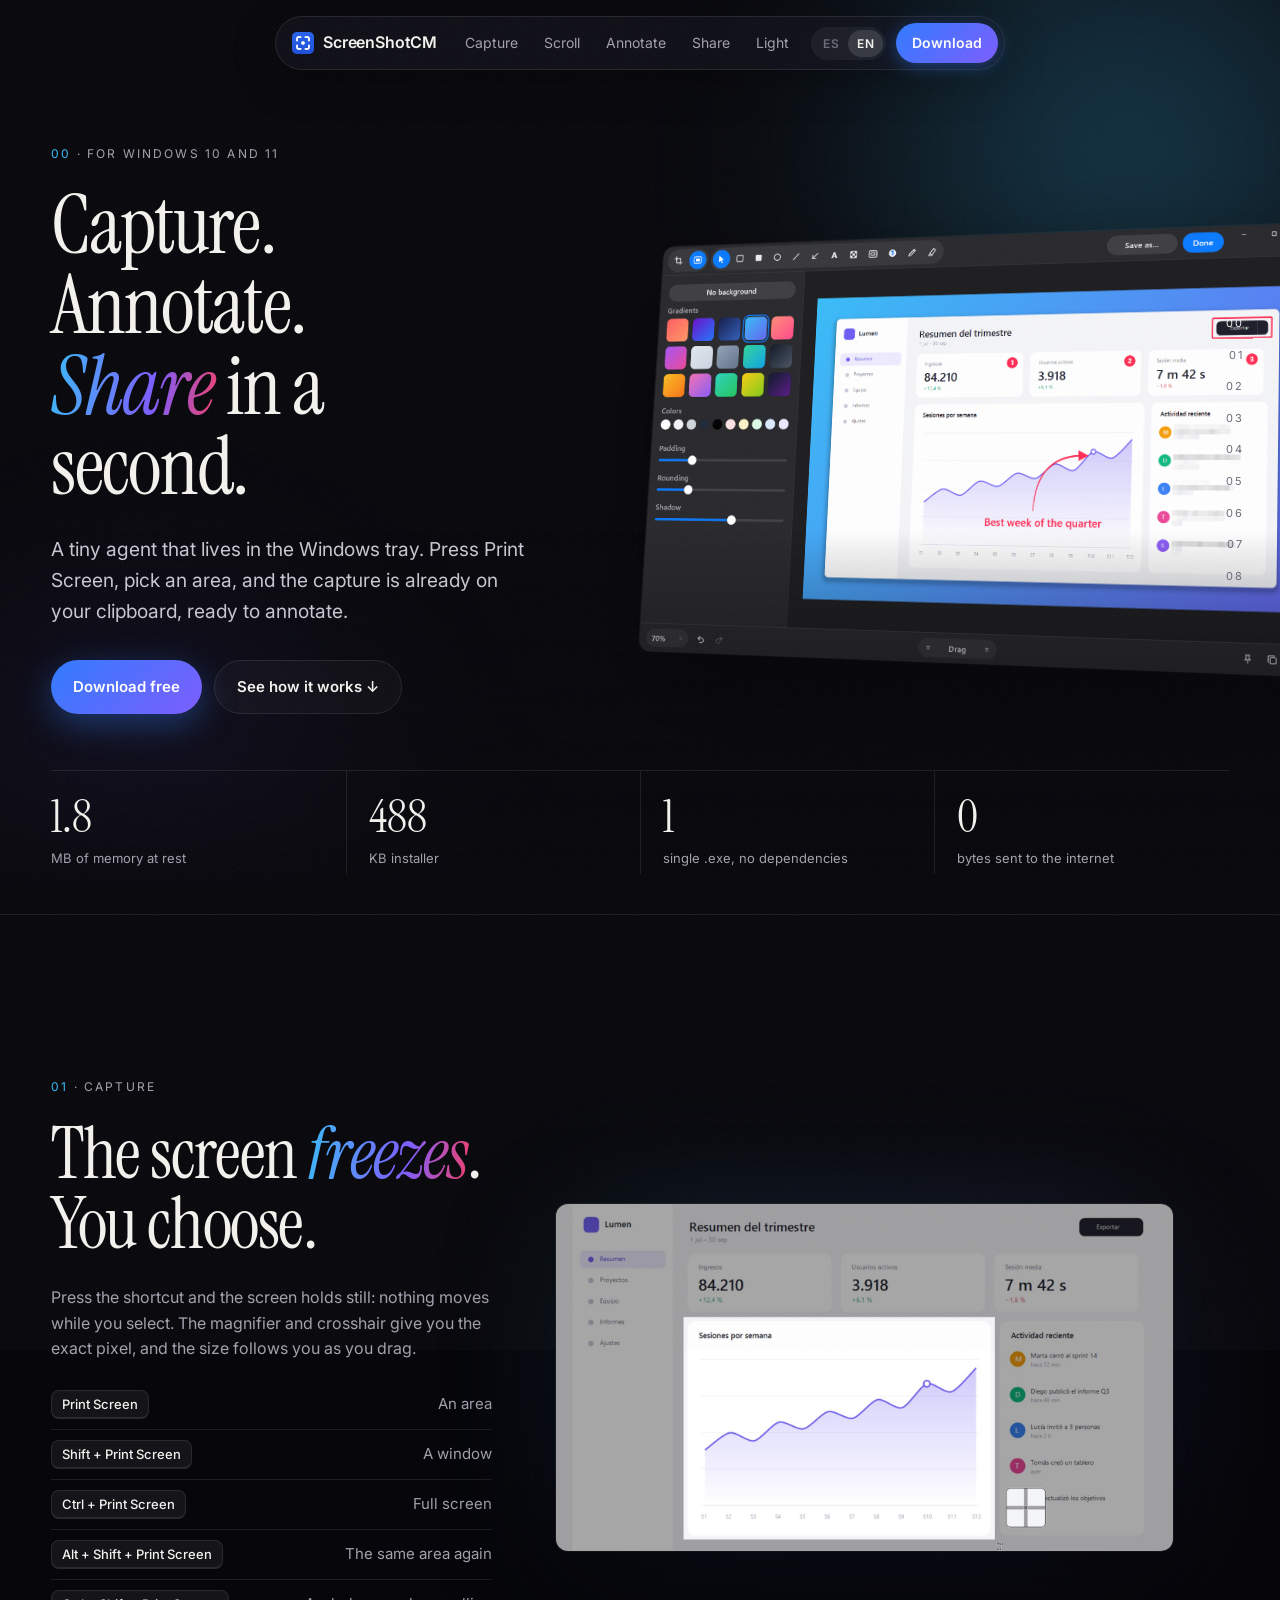
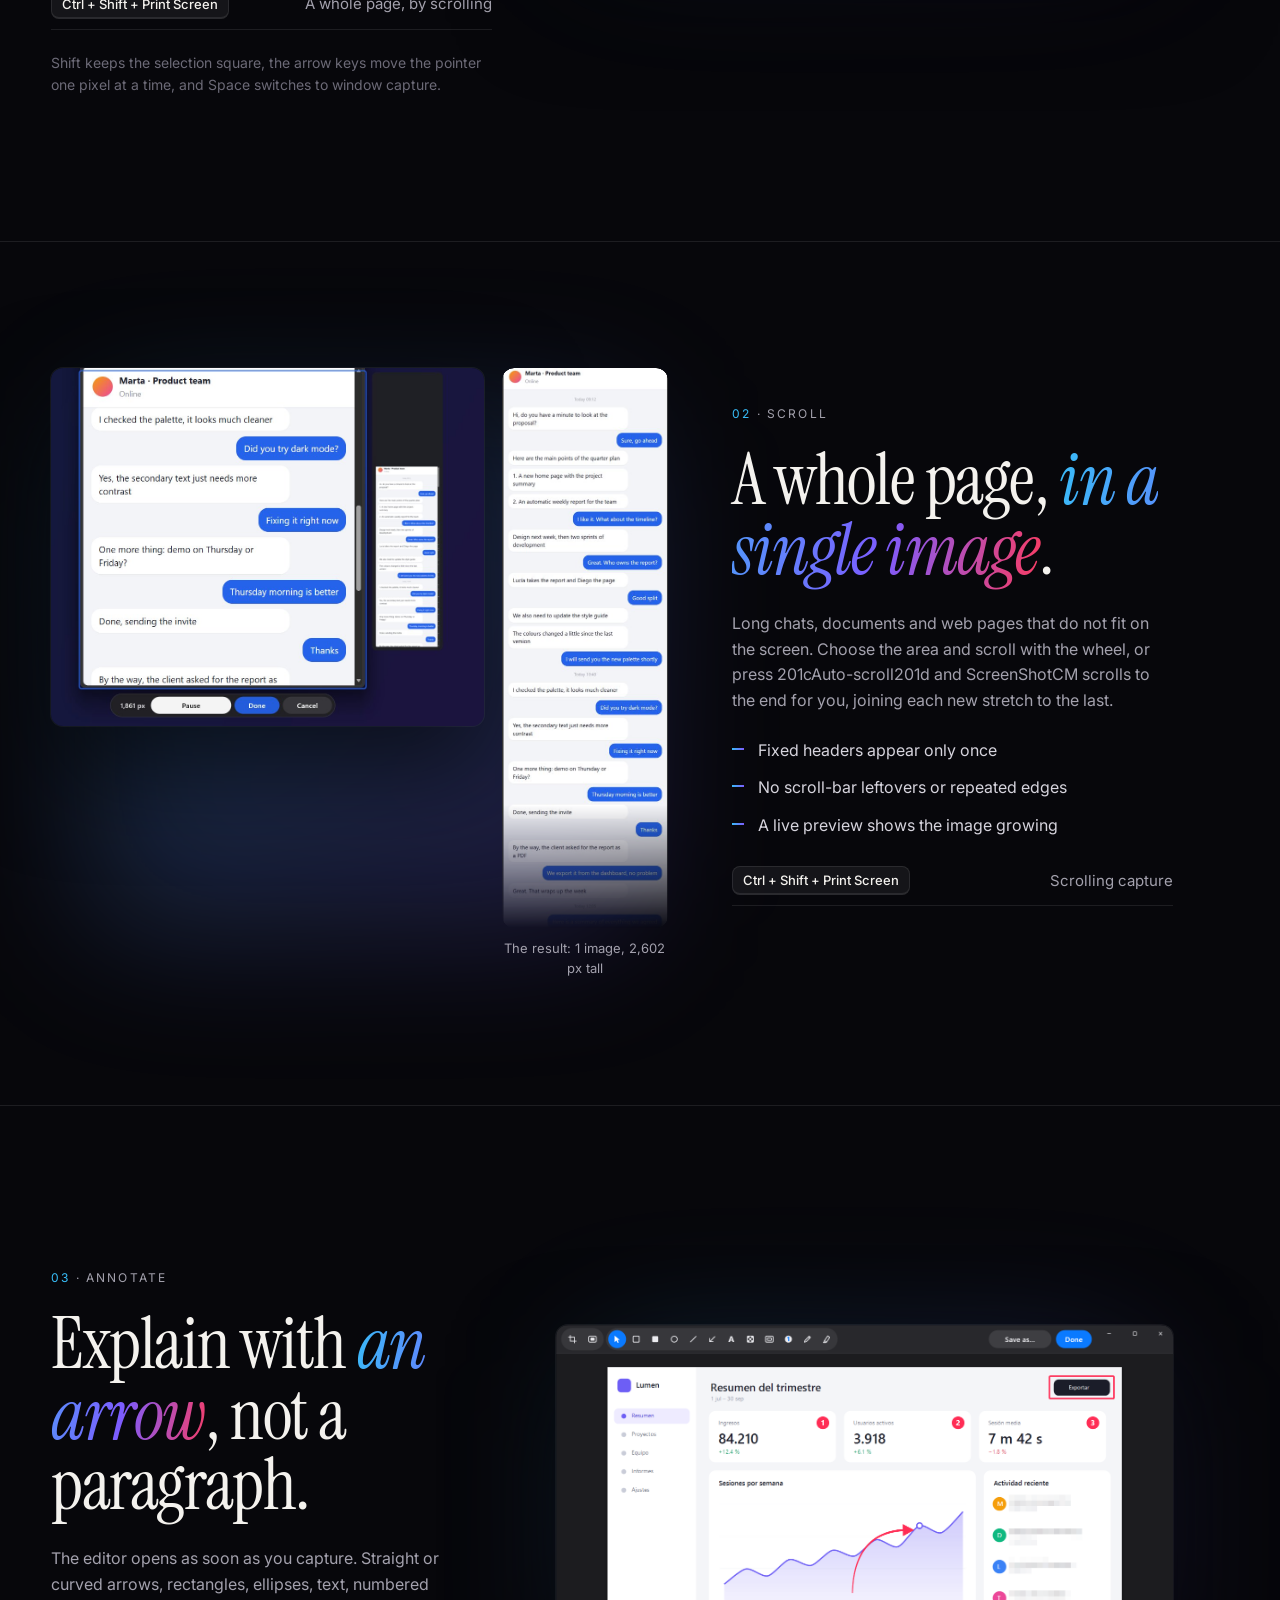
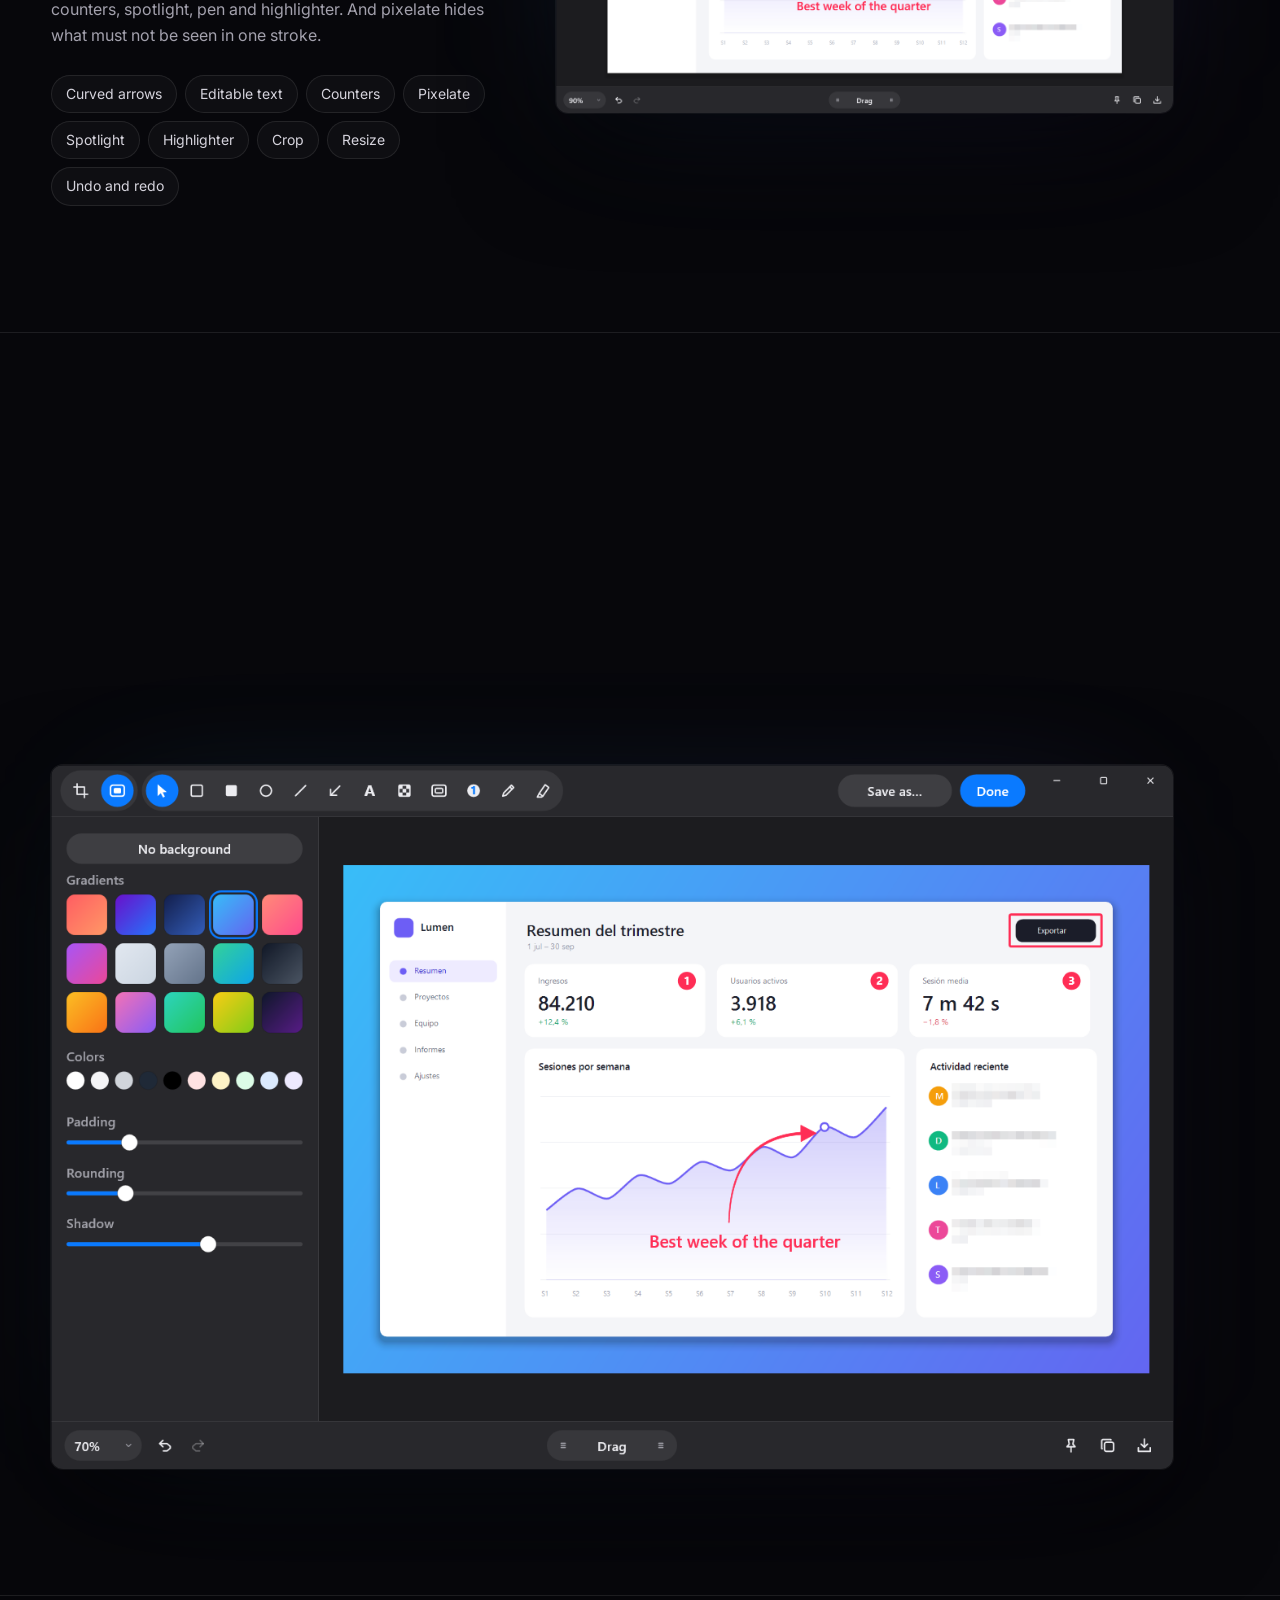
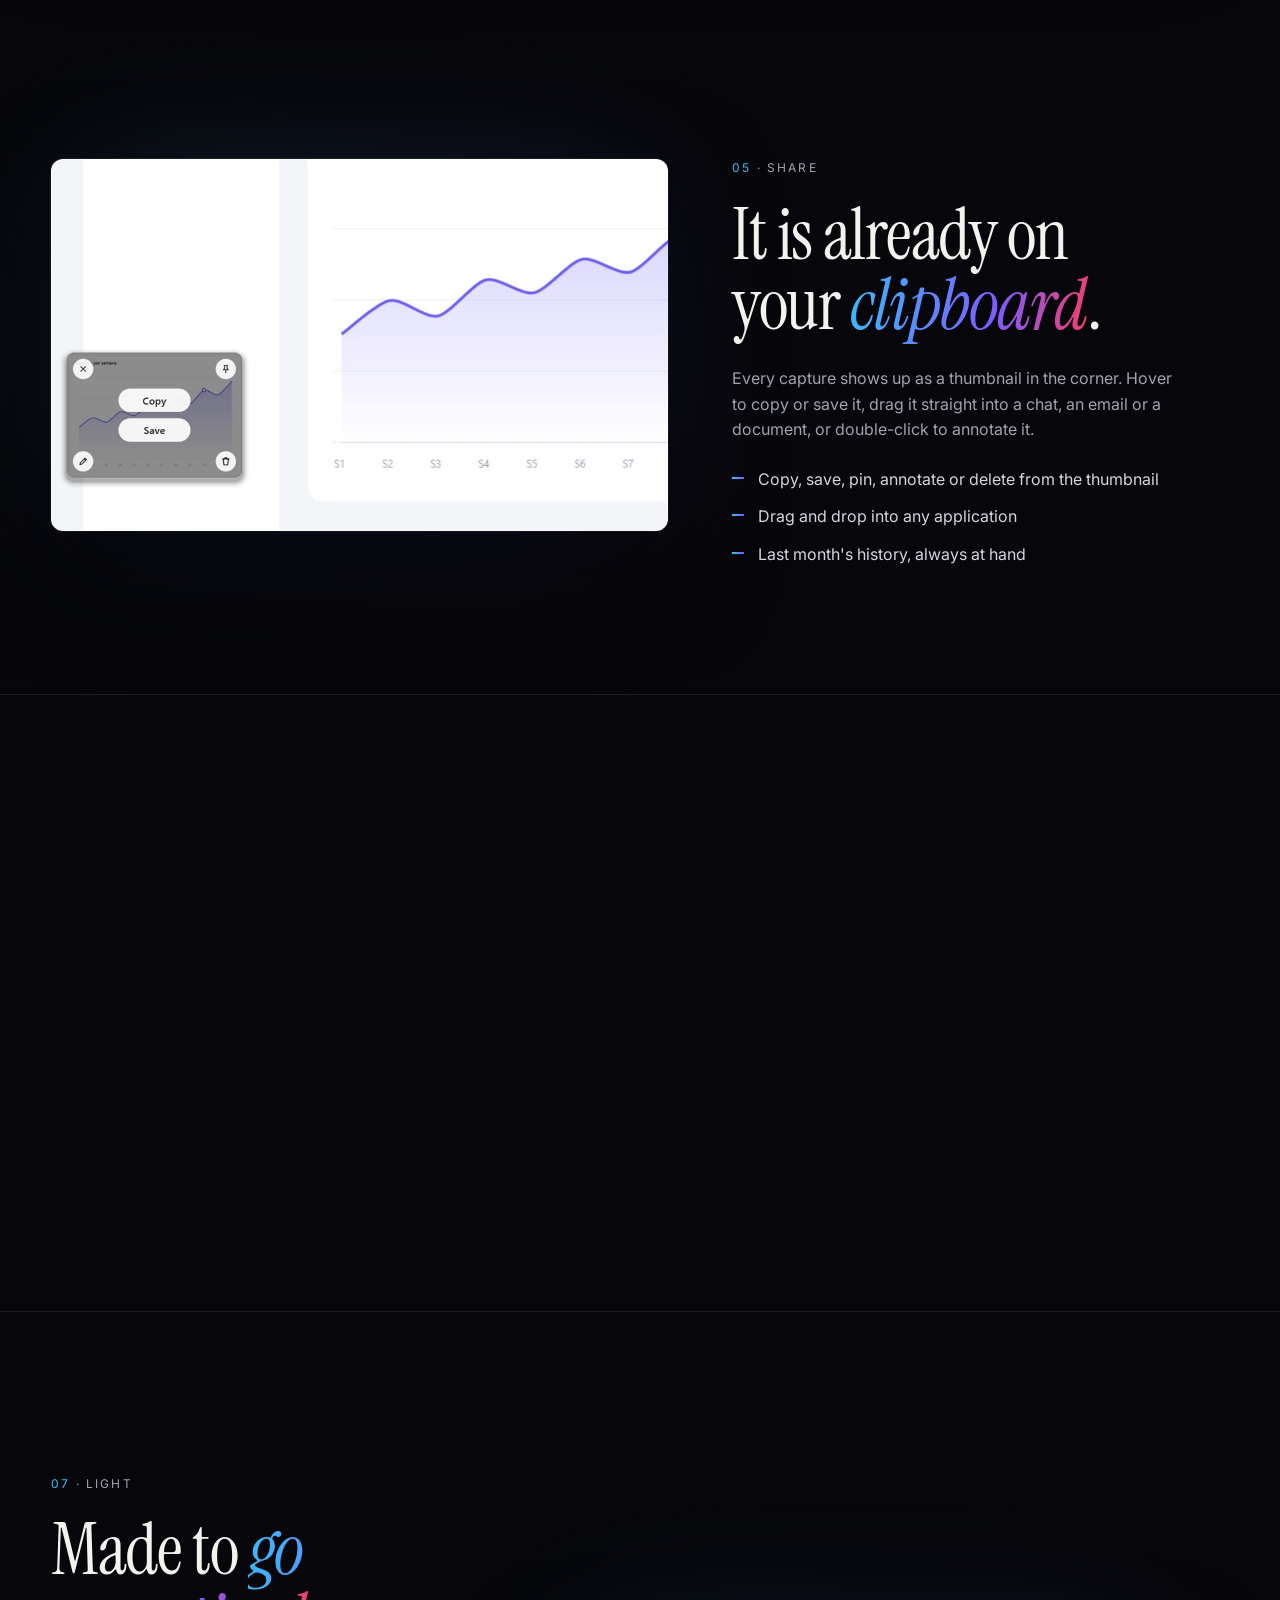
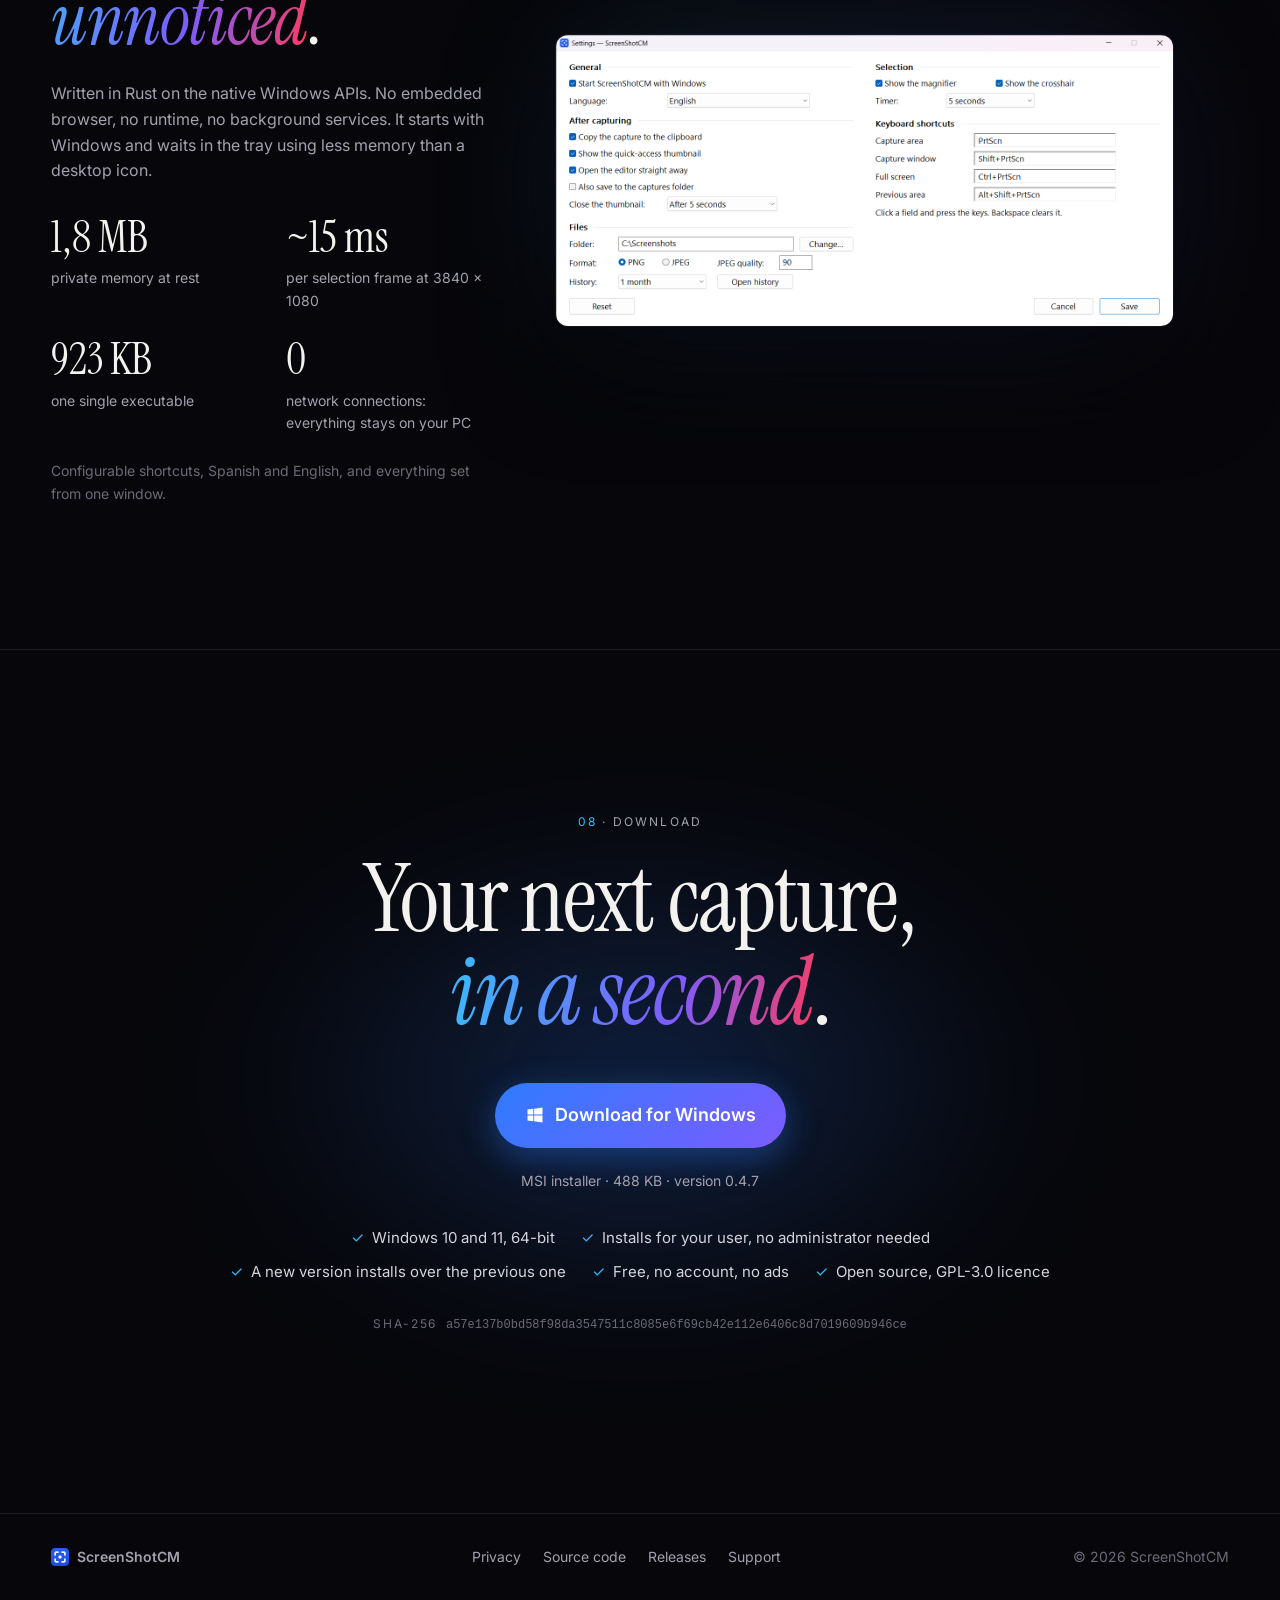
==== index.html @ 99040e1b "ScreenShotCM 0.4.7 Co-Authored-By: Claude Opus 5.5 <noreply@anthropic.com>" ====
<!doctype html>
<html lang="es">
<head>
  <meta charset="utf-8">
  <meta name="viewport" content="width=device-width, initial-scale=1">
  <title>ScreenShotCM — Capturas de pantalla para Windows</title>
  <meta name="description" content="Captura, anota y comparte en segundos. Un agente diminuto en la bandeja de Windows: 1,8 MB de memoria, un solo .exe y nada sale de tu equipo.">
  <meta name="theme-color" content="#07070b">
  <meta property="og:title" content="ScreenShotCM">
  <meta property="og:description" content="Capturas de pantalla y anotación para Windows 10 y 11.">
  <meta property="og:image" content="https://cmonroyp.github.io/screenshotcm-web/assets/img/es/background.png">
  <meta property="og:type" content="website">
  <link rel="icon" type="image/png" href="assets/icon-44.png">
  <link rel="apple-touch-icon" href="assets/icon-150.png">
  <link rel="preconnect" href="https://fonts.googleapis.com">
  <link rel="preconnect" href="https://fonts.gstatic.com" crossorigin>
  <link rel="stylesheet" href="https://fonts.googleapis.com/css2?family=Instrument+Serif:ital@0;1&family=Inter:wght@400;500;600&display=swap">
  <link rel="stylesheet" href="assets/site.css">
</head>
<body>
  <div class="grain" aria-hidden="true"></div>

  <header class="nav" id="nav">
    <a class="brand" href="#top" aria-label="ScreenShotCM">
      <img src="assets/icon-44.png" alt="" width="22" height="22">
      <span>ScreenShotCM</span>
    </a>
    <nav class="links" aria-label="Secciones">
      <a href="#capturar" data-i18n="nav.capture">Capturar</a>
      <a href="#desplazar" data-i18n="nav.scroll">Desplazar</a>
      <a href="#anotar" data-i18n="nav.annotate">Anotar</a>
      <a href="#compartir" data-i18n="nav.share">Compartir</a>
      <a href="#ligero" data-i18n="nav.light">Ligero</a>
    </nav>
    <div class="lang" role="group" aria-label="Idioma / Language">
      <button type="button" data-lang="es" aria-pressed="true">ES</button>
      <button type="button" data-lang="en" aria-pressed="false">EN</button>
    </div>
    <a class="cta" href="#descargar" data-i18n="nav.download">Descargar</a>
  </header>

  <aside class="rail" aria-label="Capítulos">
    <ol>
      <li><a href="#top"><span>00</span><em data-i18n="rail.intro">Inicio</em></a></li>
      <li><a href="#capturar"><span>01</span><em data-i18n="nav.capture">Capturar</em></a></li>
      <li><a href="#desplazar"><span>02</span><em data-i18n="nav.scroll">Desplazar</em></a></li>
      <li><a href="#anotar"><span>03</span><em data-i18n="nav.annotate">Anotar</em></a></li>
      <li><a href="#presentar"><span>04</span><em data-i18n="nav.present">Presentar</em></a></li>
      <li><a href="#compartir"><span>05</span><em data-i18n="nav.share">Compartir</em></a></li>
      <li><a href="#fijar"><span>06</span><em data-i18n="nav.pin">Fijar</em></a></li>
      <li><a href="#ligero"><span>07</span><em data-i18n="nav.light">Ligero</em></a></li>
      <li><a href="#descargar"><span>08</span><em data-i18n="nav.download">Descargar</em></a></li>
    </ol>
    <div class="rail-progress"><i></i></div>
  </aside>

  <main>
    <!-- 00 · Hero -->
    <section class="hero" id="top" data-chapter>
      <div class="glow glow-a"></div>
      <div class="glow glow-b"></div>
      <figure class="hero-shot">
        <img class="shot" data-shot="background.png" src="assets/img/es/background.png" width="1378" height="865"
             alt="El editor de ScreenShotCM con una captura anotada sobre un fondo degradado" data-i18n-alt="alt.hero">
      </figure>
      <div class="hero-copy">
        <p class="eyebrow"><span>00</span> · <span data-i18n="hero.eyebrow">Para Windows 10 y 11</span></p>
        <h1 data-i18n="hero.title">Captura. Anota.<br><em>Comparte</em> en un segundo.</h1>
        <p class="lede" data-i18n="hero.lede">Un agente diminuto que vive en la bandeja de Windows. Pulsa Impr Pant, elige un área y la captura ya está en tu portapapeles, lista para anotar.</p>
        <div class="actions">
          <a class="btn btn-primary" href="#descargar" data-i18n="hero.cta">Descargar gratis</a>
          <a class="btn btn-ghost" href="#capturar" data-i18n="hero.tour">Ver cómo funciona ↓</a>
        </div>
      </div>
      <dl class="stats">
        <div><dt data-count="1.8" data-decimals="1">1,8</dt><dd data-i18n="stats.memory">MB de memoria en reposo</dd></div>
        <div><dt data-count="488">488</dt><dd data-i18n="stats.installer">KB de instalador</dd></div>
        <div><dt data-count="1">1</dt><dd data-i18n="stats.exe">solo .exe, sin dependencias</dd></div>
        <div><dt data-count="0">0</dt><dd data-i18n="stats.data">datos enviados a internet</dd></div>
      </dl>
    </section>

    <!-- 01 · Capturar -->
    <section class="chapter" id="capturar" data-chapter>
      <div class="copy">
        <p class="eyebrow"><span>01</span> · <span data-i18n="nav.capture">Capturar</span></p>
        <h2 data-i18n="cap.title">La pantalla se <em>congela</em>. Tú eliges.</h2>
        <p data-i18n="cap.body">Al pulsar el atajo, la pantalla se detiene: nada se mueve mientras seleccionas. La lupa y la cruz te dan el píxel exacto, y las medidas te acompañan mientras arrastras.</p>
        <ul class="keys">
          <li><kbd data-i18n="key.prt">Impr Pant</kbd><span data-i18n="cap.area">Un área</span></li>
          <li><kbd data-i18n="key.shiftprt">Shift + Impr Pant</kbd><span data-i18n="cap.window">Una ventana</span></li>
          <li><kbd data-i18n="key.ctrlprt">Ctrl + Impr Pant</kbd><span data-i18n="cap.full">Pantalla completa</span></li>
          <li><kbd data-i18n="key.altshiftprt">Alt + Shift + Impr Pant</kbd><span data-i18n="cap.prev">La misma área otra vez</span></li>
          <li><kbd data-i18n="key.ctrlshiftprt">Ctrl + Shift + Impr Pant</kbd><span data-i18n="cap.scroll">Una página entera, desplazándote</span></li>
        </ul>
        <p class="note" data-i18n="cap.note">Shift hace la selección cuadrada, las flechas mueven el puntero píxel a píxel y Espacio cambia a capturar ventanas.</p>
      </div>
      <figure class="frame reveal">
        <img class="shot" data-shot="capture.jpg" src="assets/img/es/capture.jpg" width="1600" height="900" loading="lazy"
             alt="Selección de un área con la lupa sobre una pantalla congelada" data-i18n-alt="alt.capture">
      </figure>
    </section>

    <!-- 02 · Desplazar -->
    <section class="chapter flip" id="desplazar" data-chapter>
      <div class="copy">
        <p class="eyebrow"><span>02</span> · <span data-i18n="nav.scroll">Desplazar</span></p>
        <h2 data-i18n="scr.title">Una página entera, <em>en una sola imagen</em>.</h2>
        <p data-i18n="scr.body">Chats largos, documentos y páginas web que no caben en la pantalla. Elige el área y desplázate con la rueda, o pulsa «Desplazar solo» y ScreenShotCM baja hasta el final por ti, uniendo cada tramo nuevo al anterior.</p>
        <ul class="list">
          <li data-i18n="scr.l1">Los encabezados fijos aparecen una sola vez</li>
          <li data-i18n="scr.l2">Sin restos de la barra de desplazamiento ni bordes repetidos</li>
          <li data-i18n="scr.l3">Una vista previa muestra cómo crece la imagen</li>
        </ul>
        <ul class="keys">
          <li><kbd data-i18n="key.ctrlshiftprt">Ctrl + Shift + Impr Pant</kbd><span data-i18n="scr.key">Captura con desplazamiento</span></li>
        </ul>
      </div>
      <figure class="frame pair reveal">
        <img class="shot" data-shot="scroll.jpg" src="assets/img/es/scroll.jpg" width="1010" height="837" loading="lazy"
             alt="Captura con desplazamiento en curso sobre una conversación, con su barra y la vista previa" data-i18n-alt="alt.scroll">
        <div class="long-wrap">
          <div class="long">
            <img class="shot" data-shot="long.jpg" src="assets/img/es/long.jpg" width="360" height="1528" loading="lazy"
                 alt="La conversación completa en una sola imagen larga" data-i18n-alt="alt.long">
          </div>
          <p class="long-tag" data-i18n="scr.tag">El resultado: 1 imagen de 2.725 px</p>
        </div>
      </figure>
    </section>

    <!-- 03 · Anotar -->
    <section class="chapter" id="anotar" data-chapter>
      <div class="copy">
        <p class="eyebrow"><span>03</span> · <span data-i18n="nav.annotate">Anotar</span></p>
        <h2 data-i18n="ann.title">Explica con <em>una flecha</em>, no con un párrafo.</h2>
        <p data-i18n="ann.body">El editor se abre solo al capturar. Flechas rectas o curvas, rectángulos, elipses, texto, contadores numerados, foco, lápiz y resaltador. Y el pixelado oculta en un gesto lo que no debe verse.</p>
        <ul class="chips">
          <li data-i18n="tool.arrow">Flechas curvas</li>
          <li data-i18n="tool.text">Texto editable</li>
          <li data-i18n="tool.counter">Contadores</li>
          <li data-i18n="tool.pixelate">Pixelado</li>
          <li data-i18n="tool.spotlight">Foco</li>
          <li data-i18n="tool.highlight">Resaltador</li>
          <li data-i18n="tool.crop">Recorte</li>
          <li data-i18n="tool.resize">Cambio de tamaño</li>
          <li data-i18n="tool.undo">Deshacer y rehacer</li>
        </ul>
      </div>
      <figure class="frame reveal">
        <img class="shot" data-shot="editor.png" src="assets/img/es/editor.png" width="1378" height="865" loading="lazy"
             alt="Captura anotada con contadores, una flecha curva, texto y nombres pixelados" data-i18n-alt="alt.editor">
      </figure>
    </section>

    <!-- 04 · Presentar -->
    <section class="chapter wide" id="presentar" data-chapter>
      <div class="copy center">
        <p class="eyebrow"><span>04</span> · <span data-i18n="nav.present">Presentar</span></p>
        <h2 data-i18n="pre.title">Lista para la <em>presentación</em>.</h2>
        <p data-i18n="pre.body">Un clic y la captura flota sobre un degradado, con margen, esquinas redondeadas y sombra. Perfecta para documentación, redes o una diapositiva.</p>
      </div>
      <figure class="frame big reveal">
        <img class="shot" data-shot="background.png" src="assets/img/es/background.png" width="1378" height="865" loading="lazy"
             alt="Panel de fondos con degradados, margen, redondeo y sombra" data-i18n-alt="alt.background">
      </figure>
    </section>

    <!-- 05 · Compartir -->
    <section class="chapter flip" id="compartir" data-chapter>
      <div class="copy">
        <p class="eyebrow"><span>05</span> · <span data-i18n="nav.share">Compartir</span></p>
        <h2 data-i18n="sha.title">Ya está en tu <em>portapapeles</em>.</h2>
        <p data-i18n="sha.body">Cada captura aparece en una miniatura en la esquina. Pasa el ratón para copiarla o guardarla, arrástrala directamente a un chat, un correo o un documento, o haz doble clic para anotarla.</p>
        <ul class="list">
          <li data-i18n="sha.l1">Copiar, guardar, fijar, anotar o eliminar desde la miniatura</li>
          <li data-i18n="sha.l2">Arrastrar y soltar en cualquier aplicación</li>
          <li data-i18n="sha.l3">Historial del último mes, siempre a mano</li>
        </ul>
      </div>
      <figure class="frame reveal">
        <img class="shot" data-shot="card.jpg" src="assets/img/es/card.jpg" width="1000" height="604" loading="lazy"
             alt="Miniatura de acceso rápido con los botones Copiar y Guardar" data-i18n-alt="alt.card">
      </figure>
    </section>

    <!-- 06 · Fijar -->
    <section class="chapter" id="fijar" data-chapter>
      <div class="copy">
        <p class="eyebrow"><span>06</span> · <span data-i18n="nav.pin">Fijar</span></p>
        <h2 data-i18n="pin.title">Una referencia que <em>no se va</em>.</h2>
        <p data-i18n="pin.body">Fija una captura sobre todas las ventanas mientras trabajas: una cifra, un diseño, un fragmento de código. Arrástrala, cambia su tamaño con la rueda, su opacidad con Ctrl + rueda, o bloquéala para que los clics la atraviesen.</p>
      </div>
      <figure class="frame reveal">
        <img class="shot" data-shot="pin.jpg" src="assets/img/es/pin.jpg" width="1200" height="605" loading="lazy"
             alt="Una captura fijada flotando sobre una gráfica" data-i18n-alt="alt.pin">
      </figure>
    </section>

    <!-- 07 · Ligero -->
    <section class="chapter light" id="ligero" data-chapter>
      <div class="copy">
        <p class="eyebrow"><span>07</span> · <span data-i18n="nav.light">Ligero</span></p>
        <h2 data-i18n="lig.title">Hecho para <em>no notarse</em>.</h2>
        <p data-i18n="lig.body">Escrito en Rust sobre las API nativas de Windows. Sin navegador embebido, sin runtime, sin servicios en segundo plano. Arranca con Windows y espera en la bandeja gastando menos memoria que un icono de escritorio.</p>
        <dl class="specs">
          <div><dt>1,8 MB</dt><dd data-i18n="lig.s1">memoria privada en reposo</dd></div>
          <div><dt>~15 ms</dt><dd data-i18n="lig.s2">por fotograma de selección a 3840 × 1080</dd></div>
          <div><dt>923 KB</dt><dd data-i18n="lig.s3">un único ejecutable</dd></div>
          <div><dt>0</dt><dd data-i18n="lig.s4">conexiones de red: todo queda en tu equipo</dd></div>
        </dl>
        <p class="note" data-i18n="lig.note">Atajos configurables, español e inglés, y todo se ajusta desde una sola ventana.</p>
      </div>
      <figure class="frame reveal">
        <img class="shot" data-shot="settings.png" src="assets/img/es/settings.png" width="1410" height="664" loading="lazy"
             alt="Ventana de ajustes con los atajos de teclado configurables" data-i18n-alt="alt.settings">
      </figure>
    </section>

    <!-- 08 · Descargar -->
    <section class="download" id="descargar" data-chapter>
      <div class="glow glow-c"></div>
      <p class="eyebrow"><span>08</span> · <span data-i18n="nav.download">Descargar</span></p>
      <h2 data-i18n="dl.title">Tu próxima captura,<br><em>en un segundo</em>.</h2>
      <a class="btn btn-primary btn-xl" href="https://github.com/cmonroyp/screenshotcm-web/releases/latest/download/ScreenShotCM.msi">
        <svg viewBox="0 0 24 24" width="20" height="20" aria-hidden="true"><path fill="currentColor" d="M3 5.5 10 4.5v7H3zm8-1.15L21 3v8.5H11zM3 12.5h7v7l-7-1zm8 0h10V21l-10-1.4z"/></svg>
        <span data-i18n="dl.button">Descargar para Windows</span>
      </a>
      <p class="dl-meta"><span data-i18n="dl.meta">Instalador MSI · 488 KB · versión</span> <span data-version>0.4.7</span></p>
      <ul class="dl-facts">
        <li data-i18n="dl.f1">Windows 10 y 11 de 64 bits</li>
        <li data-i18n="dl.f2">Se instala para tu usuario, sin pedir administrador</li>
        <li data-i18n="dl.f3">Una versión nueva se instala encima de la anterior</li>
        <li data-i18n="dl.f4">Gratis, sin cuenta y sin publicidad</li>
        <li data-i18n="dl.f5">Código abierto, licencia GPL-3.0</li>
      </ul>
      <p class="sha"><span>SHA-256</span> <code data-sha>a57e137b0bd58f98da3547511c8085e6f69cb42e112e6406c8d7019609b946ce</code></p>
    </section>
  </main>

  <footer class="footer">
    <div>
      <img src="assets/icon-44.png" alt="" width="18" height="18">
      <span>ScreenShotCM</span>
    </div>
    <nav>
      <a href="privacy.html" data-i18n="foot.privacy">Privacidad</a>
      <a href="https://github.com/cmonroyp/ScreenShotCM" data-i18n="foot.source">Código fuente</a>
      <a href="https://github.com/cmonroyp/screenshotcm-web/releases" data-i18n="foot.releases">Versiones</a>
      <a href="https://github.com/cmonroyp/screenshotcm-web/issues" data-i18n="foot.support">Soporte</a>
    </nav>
    <p>© 2026 ScreenShotCM</p>
  </footer>

  <script src="assets/site.js"></script>
</body>
</html>
---- assets/site.css ----
/* ScreenShotCM — a dark, scroll-driven page. No framework: the chapters
   reveal and the rail follows through site.js. */

:root {
  --bg: #07070b;
  --bg-2: #0d0d14;
  --ink: #f4f2ee;
  --muted: #a3a1ad;
  --faint: #6c6a77;
  --line: rgba(255, 255, 255, .09);
  --glass: rgba(20, 20, 30, .62);
  --accent: #2f7bff;
  --accent-2: #7c5cff;
  --sky: #38bdf8;
  --mark: #ff3b5c;
  --serif: "Instrument Serif", "Iowan Old Style", Georgia, serif;
  --sans: "Inter", "Segoe UI", system-ui, sans-serif;
  --gutter: clamp(16px, 4vw, 56px);
  color-scheme: dark;
}

* { box-sizing: border-box; }
html { scroll-behavior: smooth; -webkit-text-size-adjust: 100%; }
body {
  margin: 0;
  background: var(--bg);
  color: var(--ink);
  font: 400 16px/1.6 var(--sans);
  -webkit-font-smoothing: antialiased;
  overflow-x: hidden;
}
img { max-width: 100%; height: auto; display: block; }
a { color: inherit; }
em { font-style: italic; }
::selection { background: var(--accent); color: #fff; }

/* A faint film grain over everything, for depth. */
.grain {
  position: fixed; inset: -50%; z-index: 100; pointer-events: none; opacity: .05;
  background-image: url("data:image/svg+xml,%3Csvg xmlns='http://www.w3.org/2000/svg' width='160' height='160'%3E%3Cfilter id='n'%3E%3CfeTurbulence type='fractalNoise' baseFrequency='.9' numOctaves='3' stitchTiles='stitch'/%3E%3C/filter%3E%3Crect width='100%25' height='100%25' filter='url(%23n)'/%3E%3C/svg%3E");
  animation: grain 1.2s steps(6) infinite;
}
@keyframes grain {
  0% { transform: translate(0, 0); } 33% { transform: translate(-3%, 2%); }
  66% { transform: translate(2%, -3%); } 100% { transform: translate(0, 0); }
}

/* ── Floating pill nav ─────────────────────────────────────────────── */
.nav {
  position: fixed; top: 16px; left: 50%; z-index: 50;
  transform: translateX(-50%);
  display: flex; align-items: center; gap: 6px;
  padding: 6px 6px 6px 16px;
  width: max-content; max-width: calc(100% - 32px);
  background: var(--glass);
  border: 1px solid var(--line);
  border-radius: 999px;
  backdrop-filter: blur(18px) saturate(1.4);
  -webkit-backdrop-filter: blur(18px) saturate(1.4);
  box-shadow: 0 10px 40px rgba(0, 0, 0, .35);
  transition: transform .5s cubic-bezier(.2, .8, .2, 1), opacity .5s;
}
.nav.hidden { transform: translate(-50%, -140%); opacity: 0; }
.brand { display: flex; align-items: center; gap: 9px; text-decoration: none; font-weight: 600; letter-spacing: -.01em; margin-right: 10px; }
.links { display: flex; gap: 2px; }
.links a {
  text-decoration: none; color: var(--muted); font-size: 14px;
  padding: 8px 12px; border-radius: 999px; transition: color .2s, background .2s;
}
.links a:hover { color: var(--ink); background: rgba(255, 255, 255, .06); }
.lang { display: flex; padding: 3px; border-radius: 999px; background: rgba(255, 255, 255, .05); margin: 0 4px; }
.lang button {
  font: 600 12px var(--sans); color: var(--faint); background: none; border: 0;
  padding: 6px 9px; border-radius: 999px; cursor: pointer; letter-spacing: .04em;
}
.lang button[aria-pressed="true"] { color: var(--ink); background: rgba(255, 255, 255, .12); }
.cta {
  text-decoration: none; font-size: 14px; font-weight: 600; color: #fff;
  padding: 9px 16px; border-radius: 999px;
  background: linear-gradient(135deg, var(--accent), var(--accent-2));
  box-shadow: 0 4px 18px rgba(47, 123, 255, .4);
}

/* ── Chapter rail ──────────────────────────────────────────────────── */
.rail {
  position: fixed; right: 22px; top: 50%; z-index: 40;
  transform: translateY(-50%);
  display: flex; gap: 14px;
}
.rail ol { list-style: none; margin: 0; padding: 0; display: flex; flex-direction: column; gap: 14px; }
.rail a {
  display: flex; align-items: center; justify-content: flex-end; gap: 10px;
  text-decoration: none; color: var(--faint); font-size: 11px; letter-spacing: .12em;
  transition: color .3s;
}
.rail a { position: relative; }
.rail em {
  position: absolute; right: calc(100% + 4px); white-space: nowrap; pointer-events: none;
  font-style: normal; text-transform: uppercase; opacity: 0; transform: translateX(6px);
  transition: opacity .3s, transform .3s;
}
.rail a:hover em { opacity: 1; transform: none; }
.rail li.active a { color: var(--ink); }
.rail-progress { width: 1px; background: var(--line); position: relative; }
.rail-progress i {
  position: absolute; left: -1px; top: 0; width: 3px; border-radius: 3px; height: 0;
  background: linear-gradient(var(--sky), var(--accent-2));
}

/* ── Shared type ───────────────────────────────────────────────────── */
.eyebrow {
  font-size: 12px; letter-spacing: .18em; text-transform: uppercase; color: var(--muted);
  margin: 0 0 22px;
}
.eyebrow span:first-child { color: var(--sky); }
h1, h2 {
  font-family: var(--serif); font-weight: 400; letter-spacing: -.02em; margin: 0;
  line-height: .98;
}
h1 em, h2 em {
  background: linear-gradient(100deg, var(--sky), var(--accent-2) 60%, var(--mark));
  -webkit-background-clip: text; background-clip: text; color: transparent;
  padding-right: .08em; margin-right: -.08em;
}
h1 { font-size: clamp(50px, 6.4vw, 108px); }
h2 { font-size: clamp(40px, 5.6vw, 84px); margin-bottom: 26px; }
p { color: var(--muted); margin: 0 0 18px; }

.btn {
  display: inline-flex; align-items: center; gap: 10px;
  text-decoration: none; font-weight: 600; font-size: 15px;
  padding: 14px 22px; border-radius: 999px;
  transition: transform .2s, box-shadow .2s, background .2s;
}
.btn:hover { transform: translateY(-2px); }
.btn-primary {
  color: #fff; background: linear-gradient(135deg, var(--accent), var(--accent-2));
  box-shadow: 0 10px 34px rgba(47, 123, 255, .38);
}
.btn-primary:hover { box-shadow: 0 14px 44px rgba(47, 123, 255, .55); }
.btn-ghost { color: var(--ink); border: 1px solid var(--line); background: rgba(255, 255, 255, .03); }
.btn-ghost:hover { background: rgba(255, 255, 255, .08); }
.btn-xl { font-size: 18px; padding: 18px 30px; }

/* ── Hero ──────────────────────────────────────────────────────────── */
.hero {
  position: relative; min-height: 100svh;
  display: grid; grid-template-columns: minmax(0, 5fr) minmax(0, 7fr); grid-template-rows: 1fr auto;
  grid-template-areas: "copy shot" "stats stats"; column-gap: 3vw;
  padding: 120px var(--gutter) 40px;
  overflow: hidden; isolation: isolate;
}
.glow { position: absolute; border-radius: 50%; filter: blur(90px); z-index: -1; pointer-events: none; }
.glow-a { width: 60vw; height: 60vw; right: -18vw; top: -18vw; background: radial-gradient(circle, rgba(56, 189, 248, .30), transparent 65%); }
.glow-b { width: 50vw; height: 50vw; left: -14vw; bottom: -20vw; background: radial-gradient(circle, rgba(124, 92, 255, .28), transparent 65%); }
.hero-shot {
  grid-area: shot; align-self: center; position: relative; z-index: -1;
  margin: 0 calc(var(--gutter) * -1 - 4vw) 0 0;
  perspective: 1600px;
}
.hero-shot img {
  border-radius: 14px;
  box-shadow: 0 50px 120px rgba(0, 0, 0, .65), 0 0 0 1px rgba(255, 255, 255, .06);
  transform: rotateY(calc(-16deg * (1 - var(--p, 0)))) rotateX(calc(8deg * (1 - var(--p, 0)))) scale(calc(.92 + .08 * var(--p, 0)));
  transform-origin: 70% 50%;
  will-change: transform;
}
/* The scene fades into the page under the headline. */
.hero::after {
  content: ""; position: absolute; inset: 0; z-index: -1; pointer-events: none;
  background:
    linear-gradient(0deg, var(--bg) 2%, rgba(7, 7, 11, 0) 42%);
}
.hero-copy { grid-area: copy; align-self: center; padding: 24px 0 56px; }
.hero-copy .lede { font-size: clamp(17px, 1.5vw, 20px); max-width: 540px; margin: 28px 0 34px; color: #c9c7d2; }
.actions { display: flex; gap: 12px; flex-wrap: wrap; }
.stats {
  grid-area: stats;
  display: grid; grid-template-columns: repeat(4, 1fr); gap: 0; margin: 0;
  border-top: 1px solid var(--line);
}
.stats div { padding: 22px 22px 6px 0; }
.stats div + div { padding-left: 22px; border-left: 1px solid var(--line); }
.stats dt { font-family: var(--serif); font-size: clamp(34px, 3.6vw, 54px); line-height: 1; }
.stats dd { margin: 8px 0 0; font-size: 13px; color: var(--muted); }

/* ── Chapters ──────────────────────────────────────────────────────── */
.chapter {
  position: relative;
  display: grid; grid-template-columns: minmax(0, 5fr) minmax(0, 7fr);
  gap: clamp(32px, 5vw, 88px); align-items: center;
  padding: clamp(96px, 14vh, 180px) calc(var(--gutter) + 56px) clamp(96px, 14vh, 180px) var(--gutter);
  border-top: 1px solid var(--line);
}
.chapter.flip { grid-template-columns: minmax(0, 7fr) minmax(0, 5fr); }
.chapter.flip .copy { order: 2; }
.chapter .copy { position: sticky; top: 18vh; align-self: start; padding-top: 4vh; }
.chapter.wide { grid-template-columns: 1fr; }
.chapter.wide .copy { position: static; max-width: 760px; margin: 0 auto; text-align: center; }
.frame { margin: 0; position: relative; }
.frame img {
  border-radius: 12px;
  box-shadow: 0 40px 100px rgba(0, 0, 0, .55), 0 0 0 1px rgba(255, 255, 255, .07);
}
.frame.big { max-width: 1240px; margin: 0 auto; }
.frame::before {
  content: ""; position: absolute; inset: 8% 6%; z-index: -1; border-radius: 40px; filter: blur(70px);
  background: linear-gradient(135deg, rgba(56, 189, 248, .22), rgba(124, 92, 255, .22));
}

.keys { list-style: none; padding: 0; margin: 28px 0 22px; display: grid; gap: 10px; }
.keys li { display: flex; align-items: center; justify-content: space-between; gap: 16px; padding-bottom: 10px; border-bottom: 1px solid var(--line); }
.keys span { color: var(--muted); font-size: 15px; text-align: right; }
kbd {
  font: 500 13px var(--sans); color: var(--ink); white-space: nowrap;
  padding: 5px 10px; border-radius: 8px;
  background: rgba(255, 255, 255, .06); border: 1px solid var(--line); border-bottom-width: 2px;
}
.note { font-size: 14px; color: var(--faint); }
.chips { list-style: none; padding: 0; margin: 26px 0 0; display: flex; flex-wrap: wrap; gap: 8px; }
.chips li { font-size: 14px; padding: 7px 14px; border-radius: 999px; border: 1px solid var(--line); background: rgba(255, 255, 255, .03); color: #d6d4dd; }
.list { padding: 0; margin: 24px 0 0; list-style: none; display: grid; gap: 12px; }
.list li { position: relative; padding-left: 26px; color: #d6d4dd; }
.list li::before { content: ""; position: absolute; left: 0; top: .62em; width: 12px; height: 2px; background: linear-gradient(90deg, var(--sky), var(--accent-2)); }
.specs { display: grid; grid-template-columns: 1fr 1fr; gap: 26px 28px; margin: 32px 0 26px; }
.specs dt { font-family: var(--serif); font-size: clamp(34px, 3.4vw, 50px); line-height: 1; }
.specs dd { margin: 8px 0 0; font-size: 14px; color: var(--muted); }

/* Reveal: images rise in as their chapter arrives. */
.reveal { opacity: 0; transform: translateY(60px) scale(.97); transition: opacity 1s cubic-bezier(.2, .8, .2, 1), transform 1.2s cubic-bezier(.2, .8, .2, 1); }
.reveal.in { opacity: 1; transform: none; }
.copy > * { opacity: 0; transform: translateY(24px); transition: opacity .8s, transform .9s cubic-bezier(.2, .8, .2, 1); }
.copy.in > * { opacity: 1; transform: none; }
.copy.in > *:nth-child(2) { transition-delay: .08s; }
.copy.in > *:nth-child(3) { transition-delay: .16s; }
.copy.in > *:nth-child(4) { transition-delay: .24s; }
.copy.in > *:nth-child(5) { transition-delay: .32s; }

/* ── Download ──────────────────────────────────────────────────────── */
.download {
  position: relative; overflow: hidden; isolation: isolate;
  text-align: center; padding: clamp(120px, 18vh, 220px) var(--gutter);
  border-top: 1px solid var(--line);
}
.glow-c { width: 70vw; height: 40vw; left: 15vw; top: 20%; background: radial-gradient(ellipse, rgba(47, 123, 255, .28), transparent 65%); }
.download h2 { font-size: clamp(48px, 7.4vw, 116px); margin-bottom: 44px; }
.dl-meta { margin: 22px 0 34px; font-size: 14px; }
.dl-facts { list-style: none; padding: 0; margin: 0 auto 30px; display: flex; flex-wrap: wrap; justify-content: center; gap: 10px 26px; max-width: 900px; }
.dl-facts li { color: #d6d4dd; font-size: 15px; }
.dl-facts li::before { content: "✓"; color: var(--sky); margin-right: 8px; }
.sha { font-size: 12px; color: var(--faint); overflow-wrap: anywhere; }
.sha span { letter-spacing: .14em; margin-right: 6px; }
.sha code { font: 12px ui-monospace, "Cascadia Code", Consolas, monospace; }

/* ── Footer ────────────────────────────────────────────────────────── */
.footer {
  display: flex; align-items: center; justify-content: space-between; gap: 18px; flex-wrap: wrap;
  padding: 32px var(--gutter); border-top: 1px solid var(--line); font-size: 14px; color: var(--faint);
}
.footer div { display: flex; align-items: center; gap: 8px; color: var(--muted); font-weight: 600; }
.footer nav { display: flex; gap: 22px; }
.footer a { text-decoration: none; color: var(--muted); }
.footer a:hover { color: var(--ink); }
.footer p { margin: 0; color: var(--faint); }

/* ── Privacy page ──────────────────────────────────────────────────── */
.doc { max-width: 760px; margin: 0 auto; padding: 140px var(--gutter) 100px; }
.doc h1 { font-size: clamp(48px, 7vw, 88px); margin-bottom: 18px; }
.doc h2 { font-size: clamp(28px, 3vw, 38px); margin: 46px 0 14px; }
.doc p, .doc li { color: #c9c7d2; }
.doc ul { padding-left: 20px; }
.doc li { margin-bottom: 8px; }
.doc code { font: 14px ui-monospace, "Cascadia Code", Consolas, monospace; color: var(--ink); background: rgba(255, 255, 255, .06); padding: 1px 6px; border-radius: 6px; }
.doc .updated { color: var(--faint); font-size: 14px; }
[data-only]:not(.shown) { display: none; }

/* ── Smaller screens ───────────────────────────────────────────────── */
@media (max-width: 1100px) {
  .rail { display: none; }
  .chapter { padding-right: var(--gutter); }
}
@media (max-width: 900px) {
  .links { display: none; }
  .hero { padding-top: 96px; grid-template-columns: 1fr; grid-template-rows: auto auto auto; grid-template-areas: "shot" "copy" "stats"; }
  .hero-shot { margin: 12px 0 8px; }
  .hero::after { background: linear-gradient(0deg, var(--bg) 0%, rgba(7, 7, 11, 0) 30%); }
  .hero-copy { padding-bottom: 32px; }
  .stats { grid-template-columns: 1fr 1fr; }
  .stats div:nth-child(3) { padding-left: 0; border-left: 0; }
  .stats div:nth-child(n+3) { border-top: 1px solid var(--line); }
  .chapter, .chapter.flip { grid-template-columns: 1fr; gap: 36px; }
  .chapter.flip .copy { order: 0; }
  .chapter .copy { position: static; padding-top: 0; }
}
@media (max-width: 520px) {
  .brand span { display: none; }
  .nav { padding-left: 12px; }
  .specs { grid-template-columns: 1fr; }
  .keys li { flex-direction: column; align-items: flex-start; gap: 6px; }
  .keys span { text-align: left; }
}

@media (prefers-reduced-motion: reduce) {
  html { scroll-behavior: auto; }
  .grain { animation: none; }
  .reveal, .copy > * { opacity: 1; transform: none; transition: none; }
  .hero-shot img { transform: none; }
}

/* ── Scrolling capture: the session and the long result side by side ── */
.pair { display: grid; grid-template-columns: minmax(0, 2.6fr) minmax(0, 1fr); gap: 18px; align-items: start; }
.long-wrap { display: grid; gap: 10px; }
.long {
  max-height: min(70vh, 560px); overflow: hidden; border-radius: 12px;
  -webkit-mask-image: linear-gradient(#000 78%, transparent);
  mask-image: linear-gradient(#000 78%, transparent);
}
.long img { width: 100%; border-radius: 12px; }
.long-tag { margin: 0; font-size: 13px; color: var(--muted); text-align: center; }
@media (max-width: 900px) {
  .pair { grid-template-columns: 1fr; }
  .long { max-height: 340px; }
}
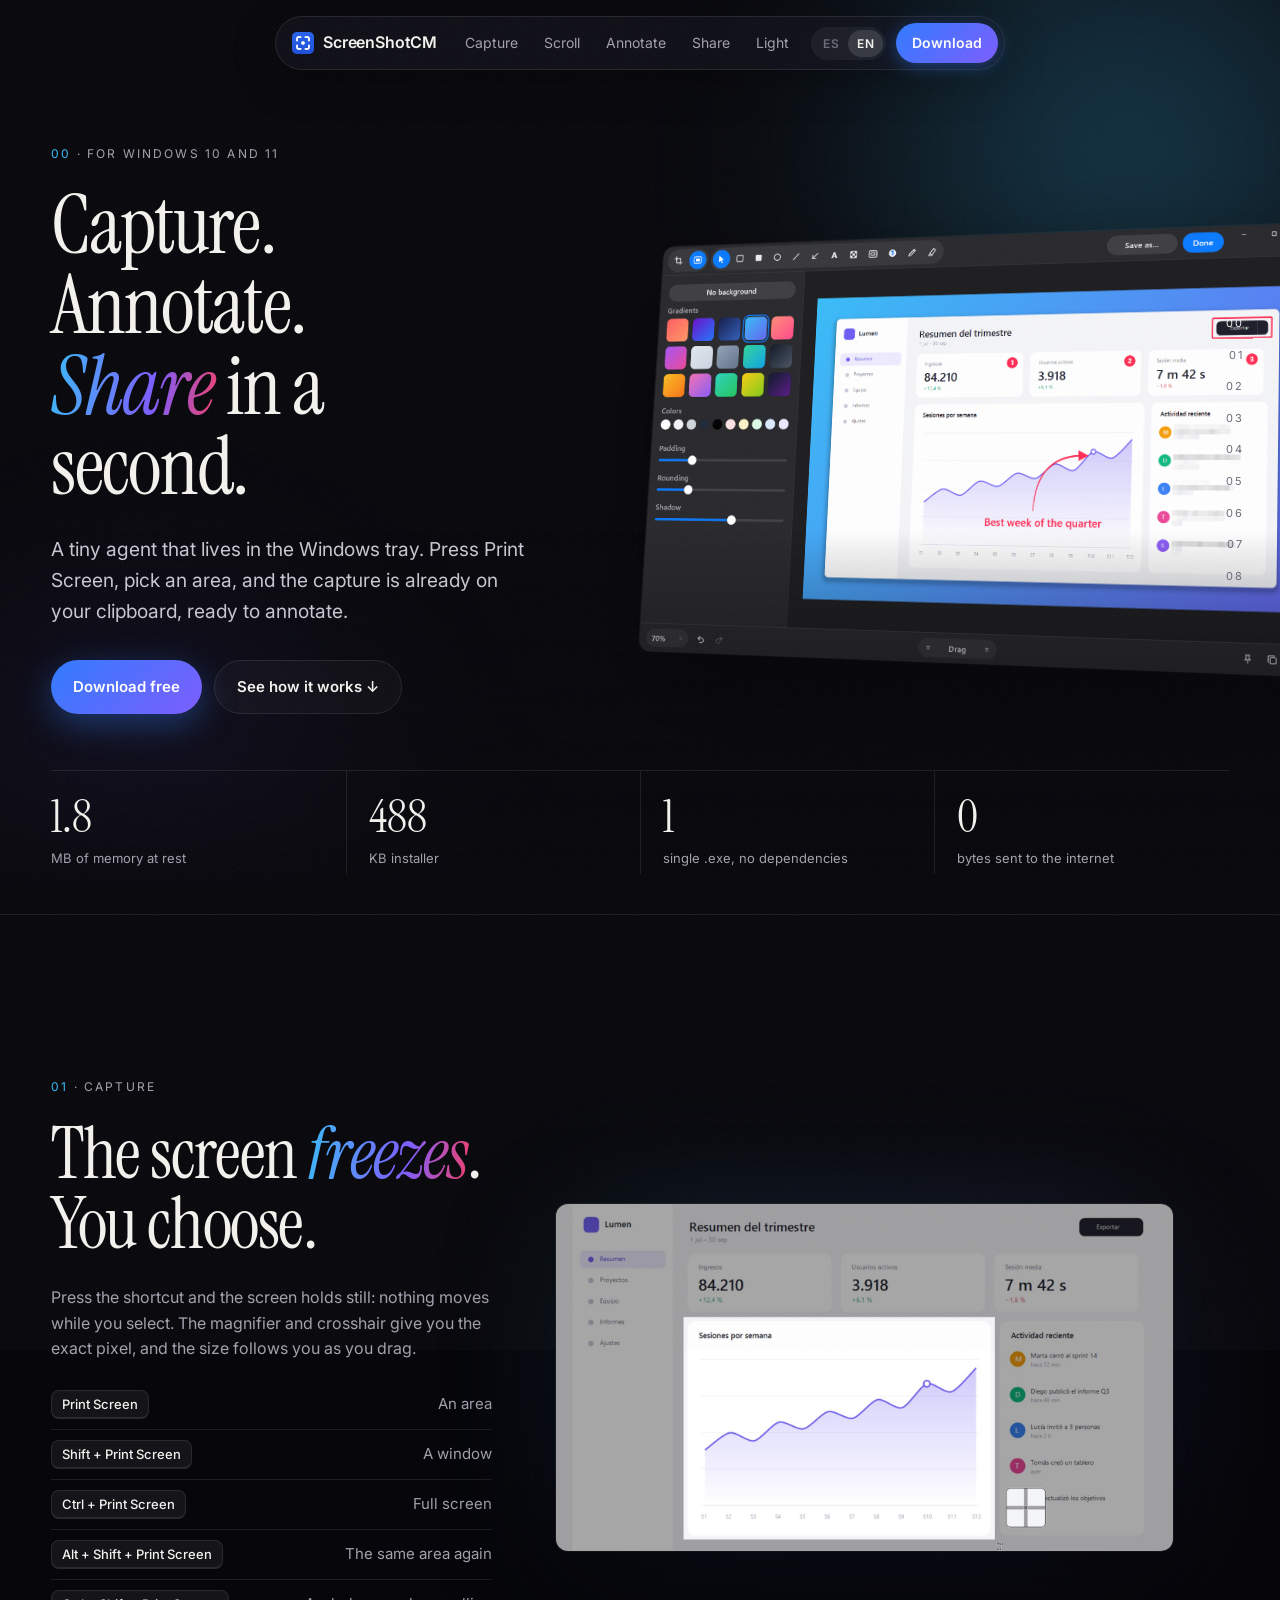
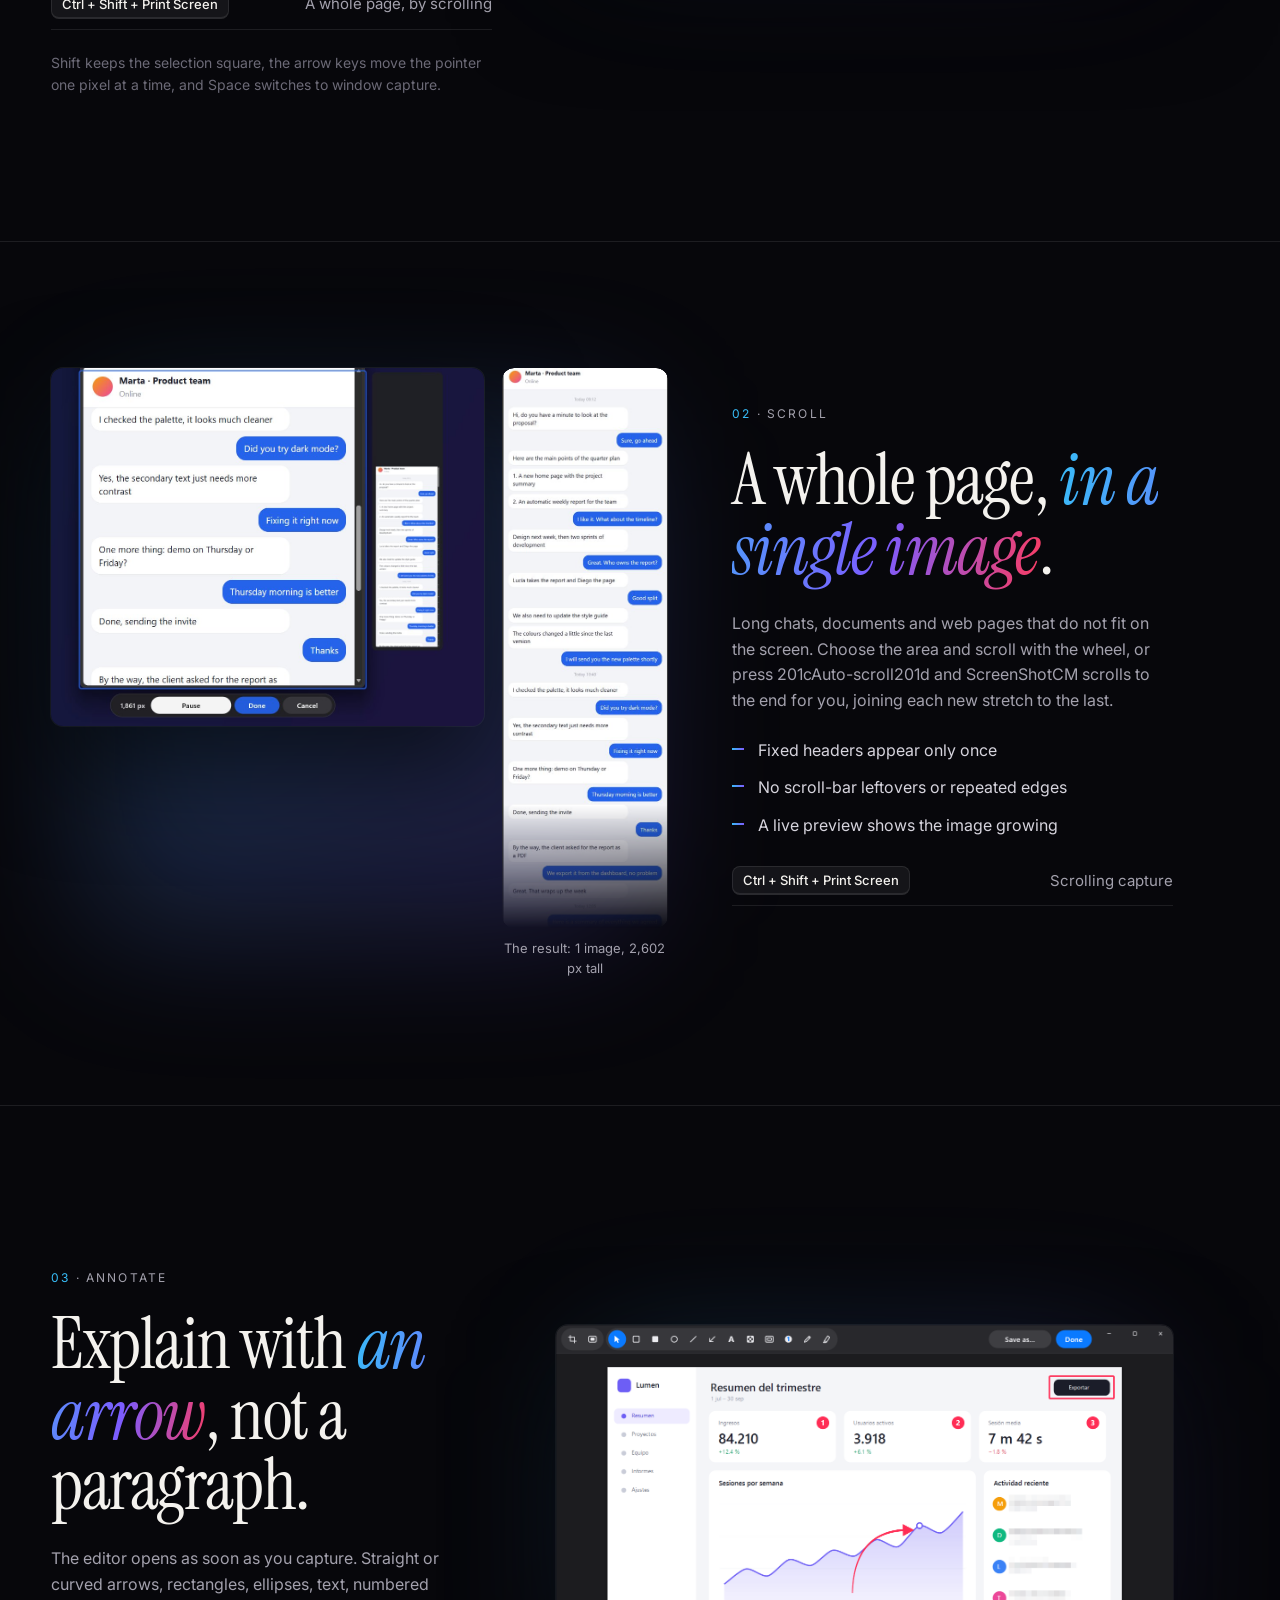
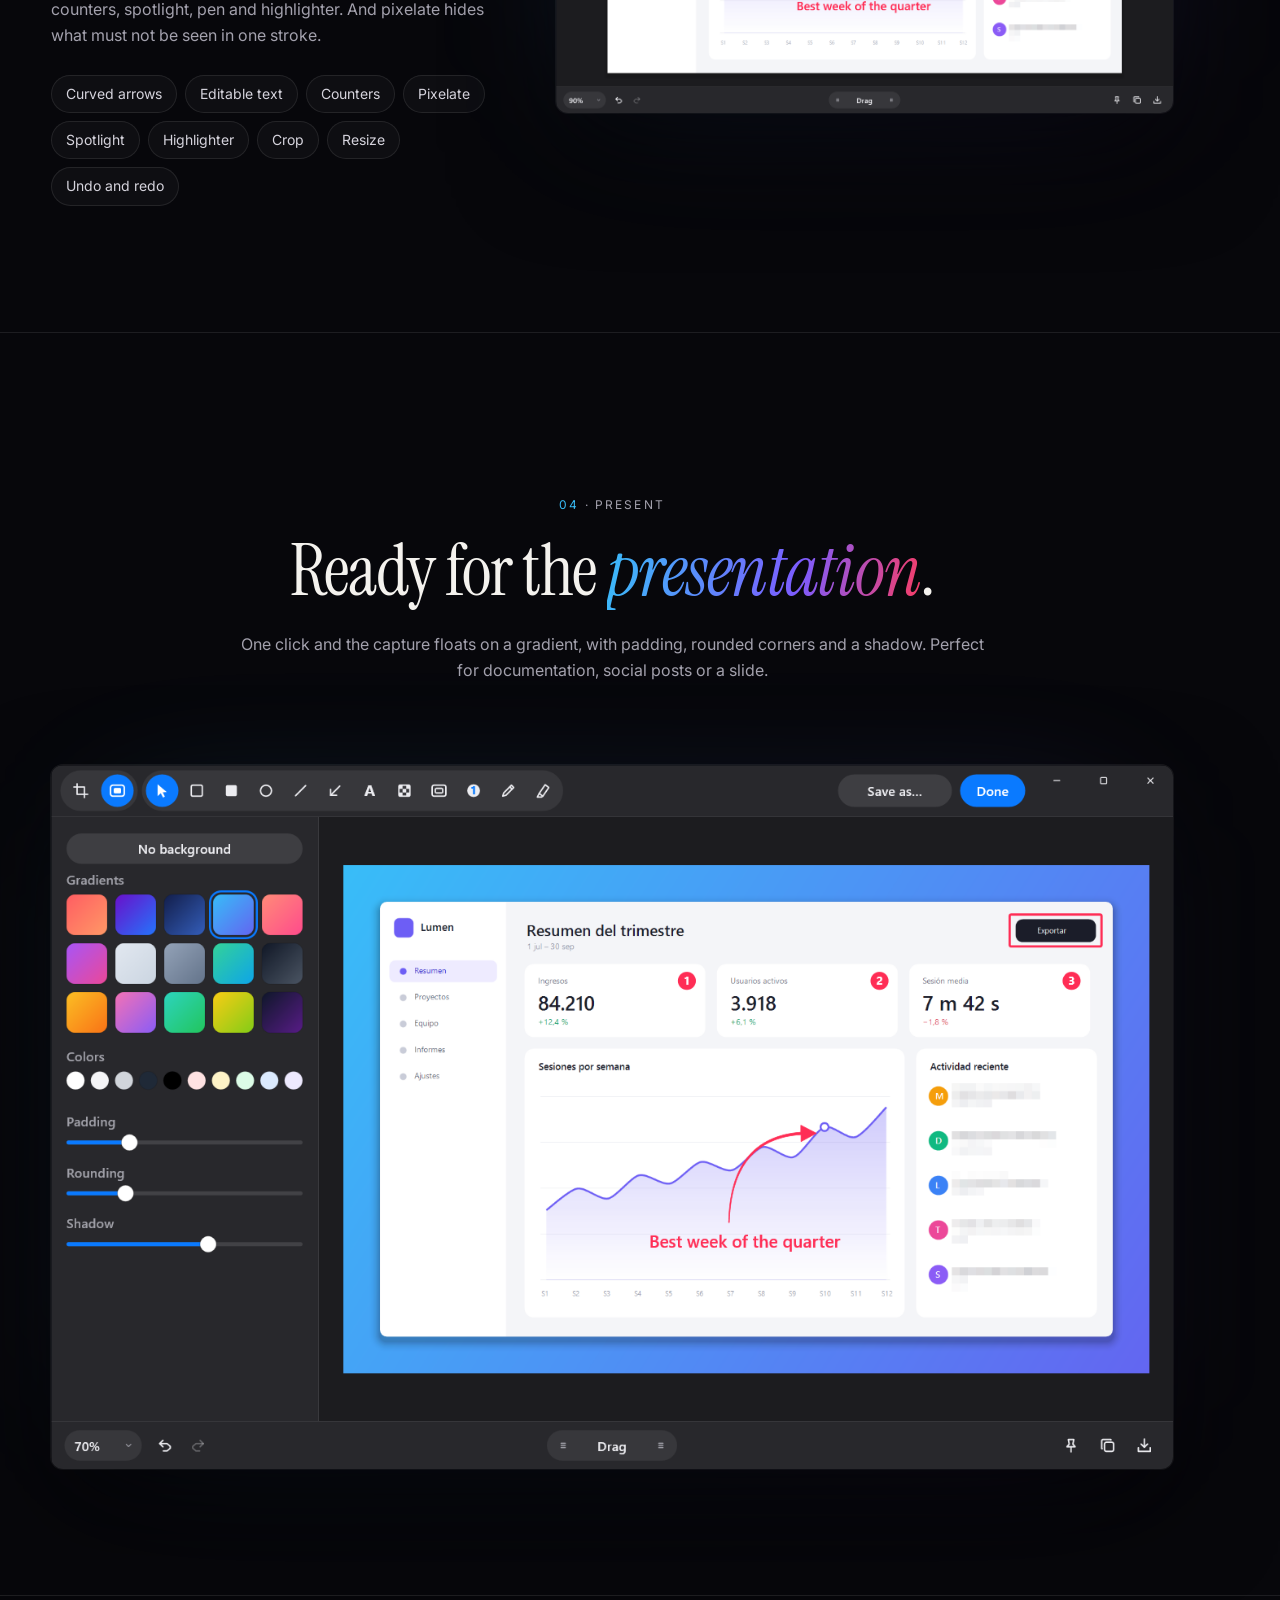
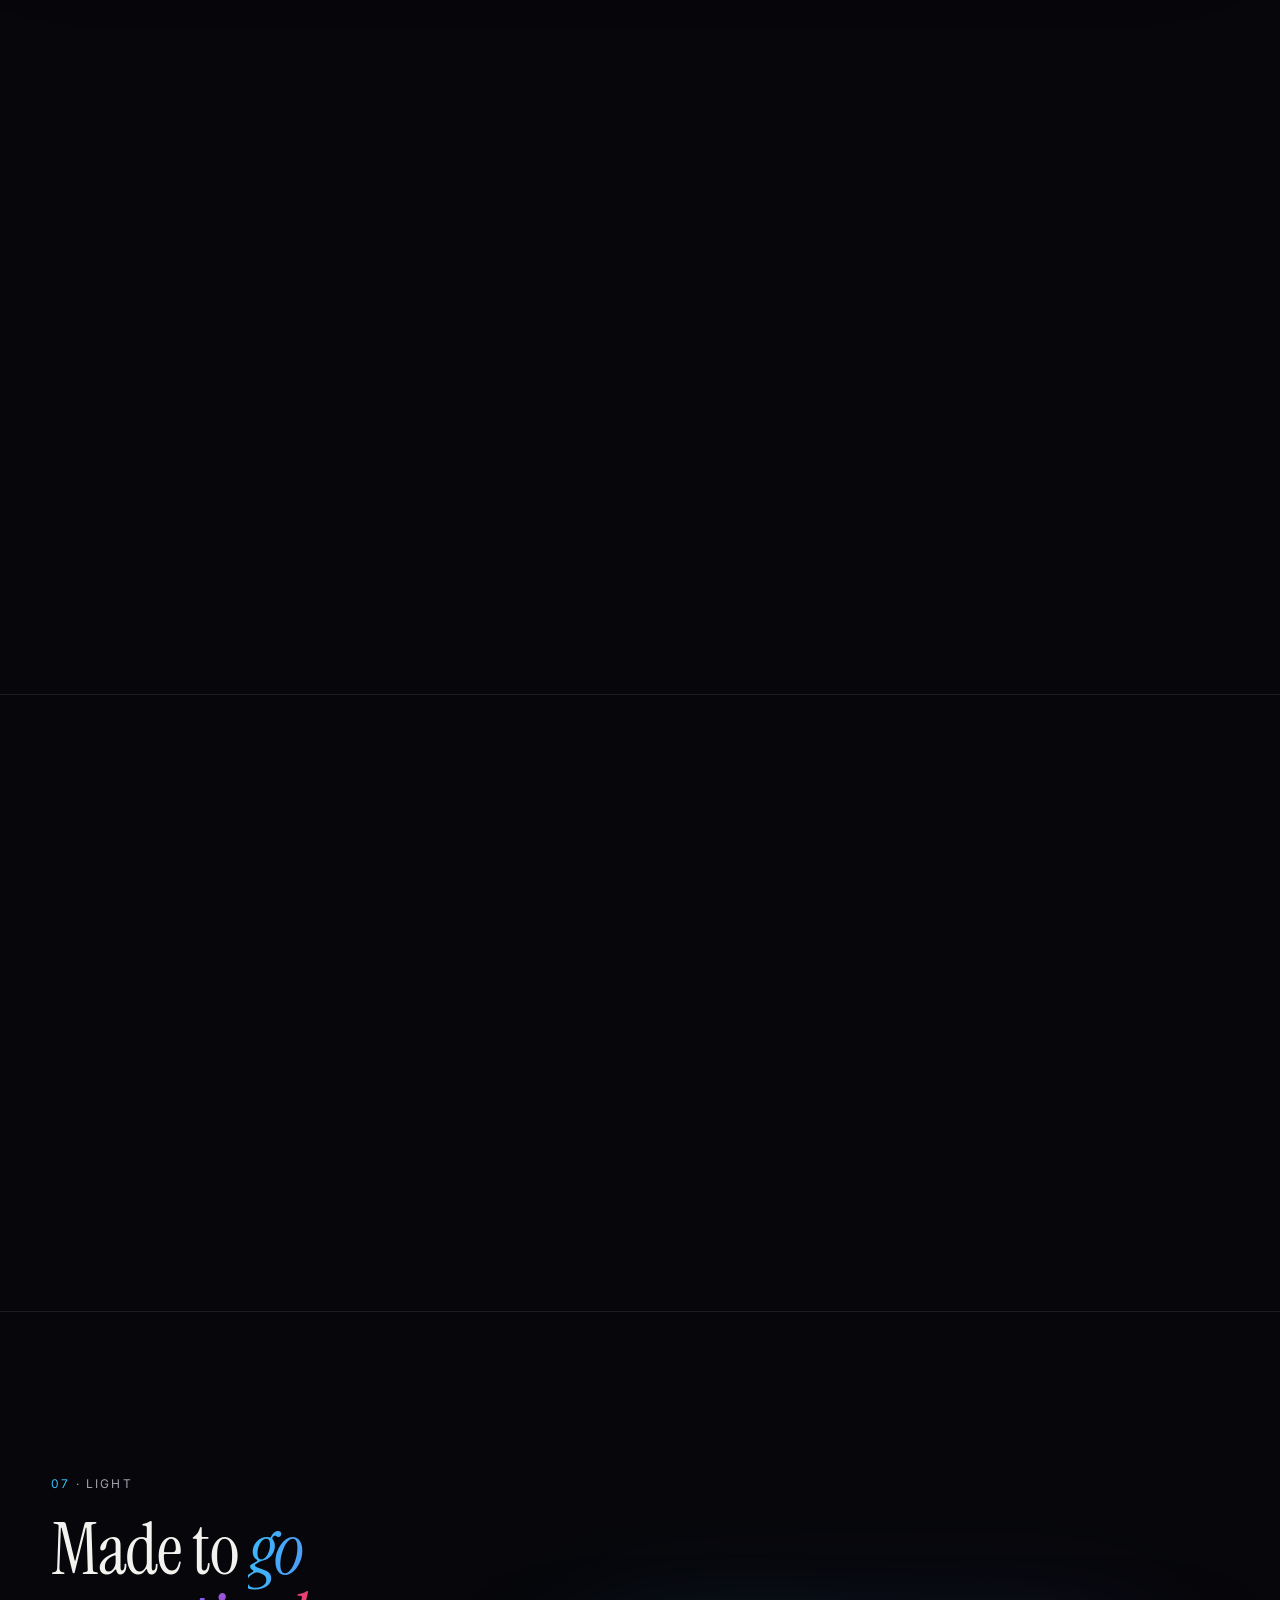
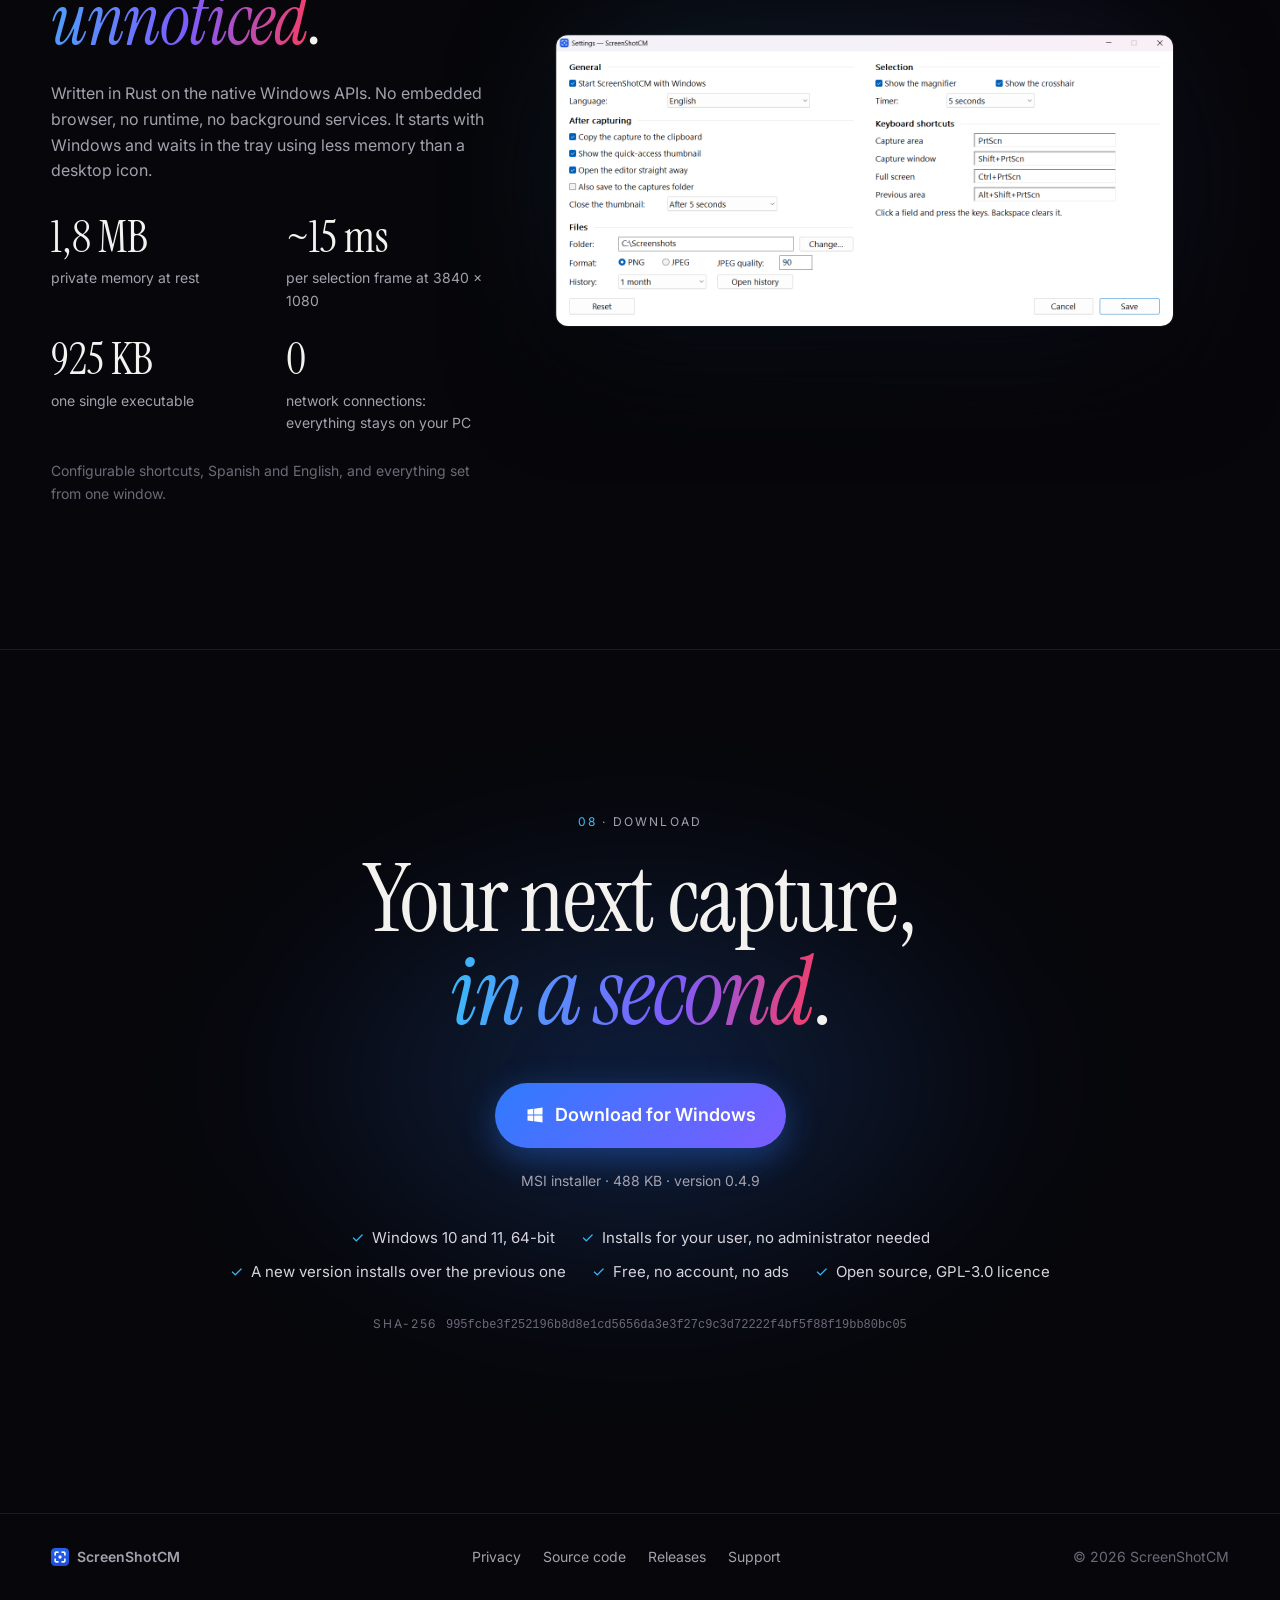
==== commit a8f85e71: "ScreenShotCM 0.4.9: history optional, privacy page Co-Authored-By: Claude Opus 5.5 <noreply@anthropi" ====
--- a/index.html
+++ b/index.html
@@ -175,7 +175,7 @@
         <ul class="list">
           <li data-i18n="sha.l1">Copiar, guardar, fijar, anotar o eliminar desde la miniatura</li>
           <li data-i18n="sha.l2">Arrastrar y soltar en cualquier aplicación</li>
-          <li data-i18n="sha.l3">Historial del último mes, siempre a mano</li>
+          <li data-i18n="sha.l3">Historial opcional: nada se guarda si no lo pides</li>
         </ul>
       </div>
       <figure class="frame reveal">
@@ -206,7 +206,7 @@
         <dl class="specs">
           <div><dt>1,8 MB</dt><dd data-i18n="lig.s1">memoria privada en reposo</dd></div>
           <div><dt>~15 ms</dt><dd data-i18n="lig.s2">por fotograma de selección a 3840 × 1080</dd></div>
-          <div><dt>923 KB</dt><dd data-i18n="lig.s3">un único ejecutable</dd></div>
+          <div><dt>925 KB</dt><dd data-i18n="lig.s3">un único ejecutable</dd></div>
           <div><dt>0</dt><dd data-i18n="lig.s4">conexiones de red: todo queda en tu equipo</dd></div>
         </dl>
         <p class="note" data-i18n="lig.note">Atajos configurables, español e inglés, y todo se ajusta desde una sola ventana.</p>
@@ -226,7 +226,7 @@
         <svg viewBox="0 0 24 24" width="20" height="20" aria-hidden="true"><path fill="currentColor" d="M3 5.5 10 4.5v7H3zm8-1.15L21 3v8.5H11zM3 12.5h7v7l-7-1zm8 0h10V21l-10-1.4z"/></svg>
         <span data-i18n="dl.button">Descargar para Windows</span>
       </a>
-      <p class="dl-meta"><span data-i18n="dl.meta">Instalador MSI · 488 KB · versión</span> <span data-version>0.4.7</span></p>
+      <p class="dl-meta"><span data-i18n="dl.meta">Instalador MSI · 488 KB · versión</span> <span data-version>0.4.9</span></p>
       <ul class="dl-facts">
         <li data-i18n="dl.f1">Windows 10 y 11 de 64 bits</li>
         <li data-i18n="dl.f2">Se instala para tu usuario, sin pedir administrador</li>
@@ -234,7 +234,7 @@
         <li data-i18n="dl.f4">Gratis, sin cuenta y sin publicidad</li>
         <li data-i18n="dl.f5">Código abierto, licencia GPL-3.0</li>
       </ul>
-      <p class="sha"><span>SHA-256</span> <code data-sha>a57e137b0bd58f98da3547511c8085e6f69cb42e112e6406c8d7019609b946ce</code></p>
+      <p class="sha"><span>SHA-256</span> <code data-sha>995fcbe3f252196b8d8e1cd5656da3e3f27c9c3d72222f4bf5f88f19bb80bc05</code></p>
     </section>
   </main>
 
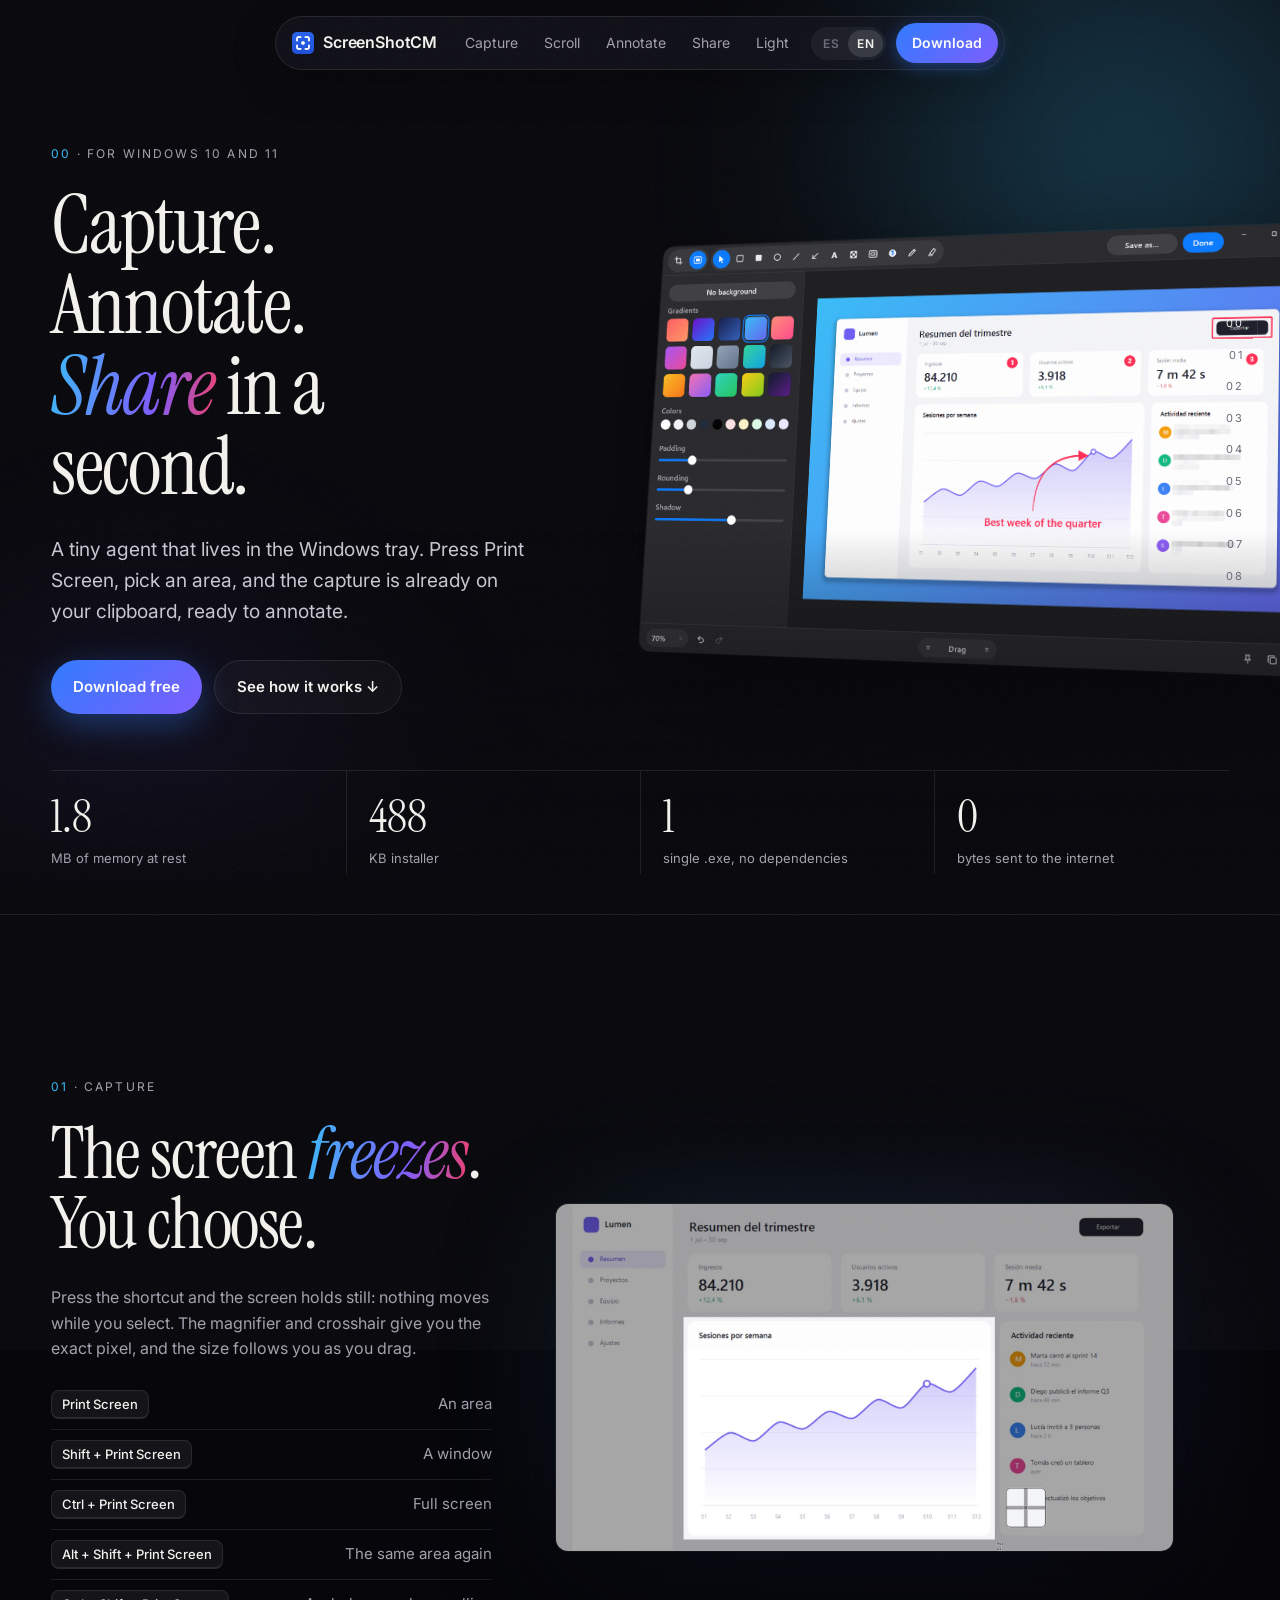
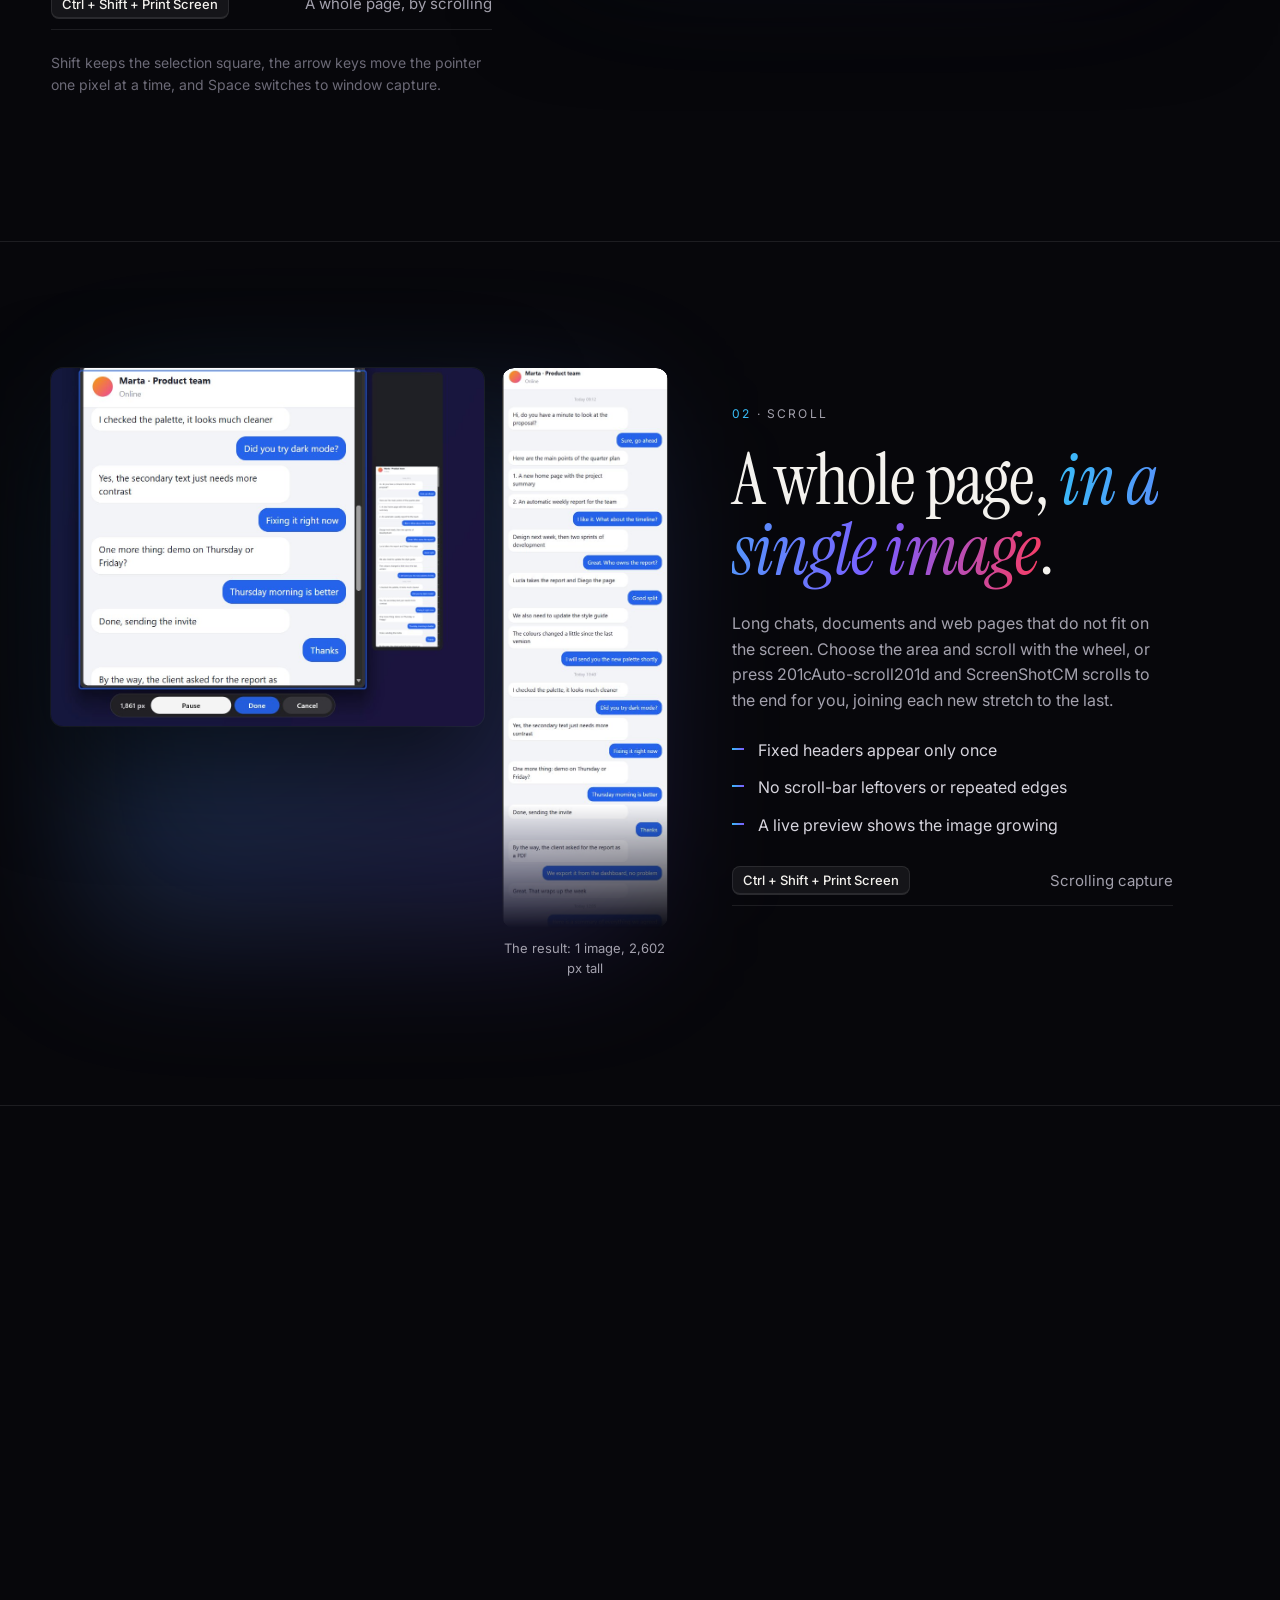
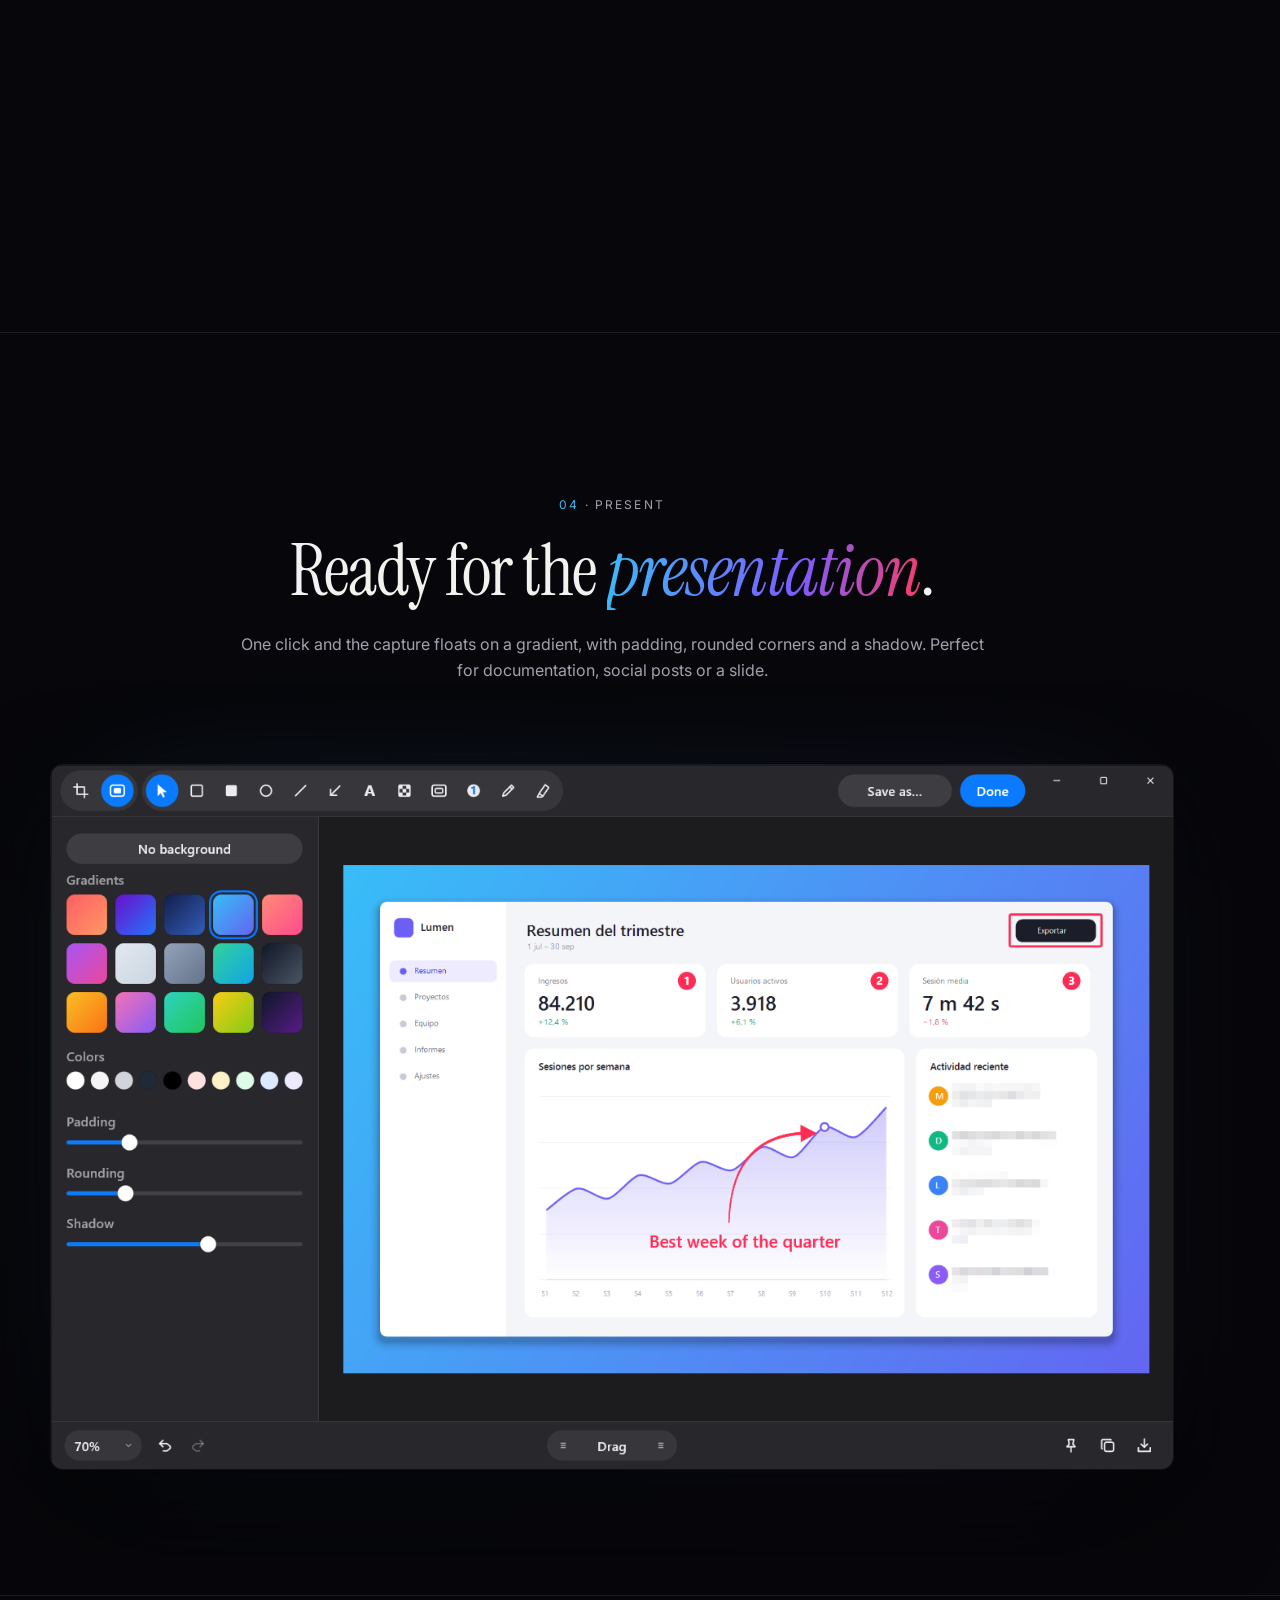
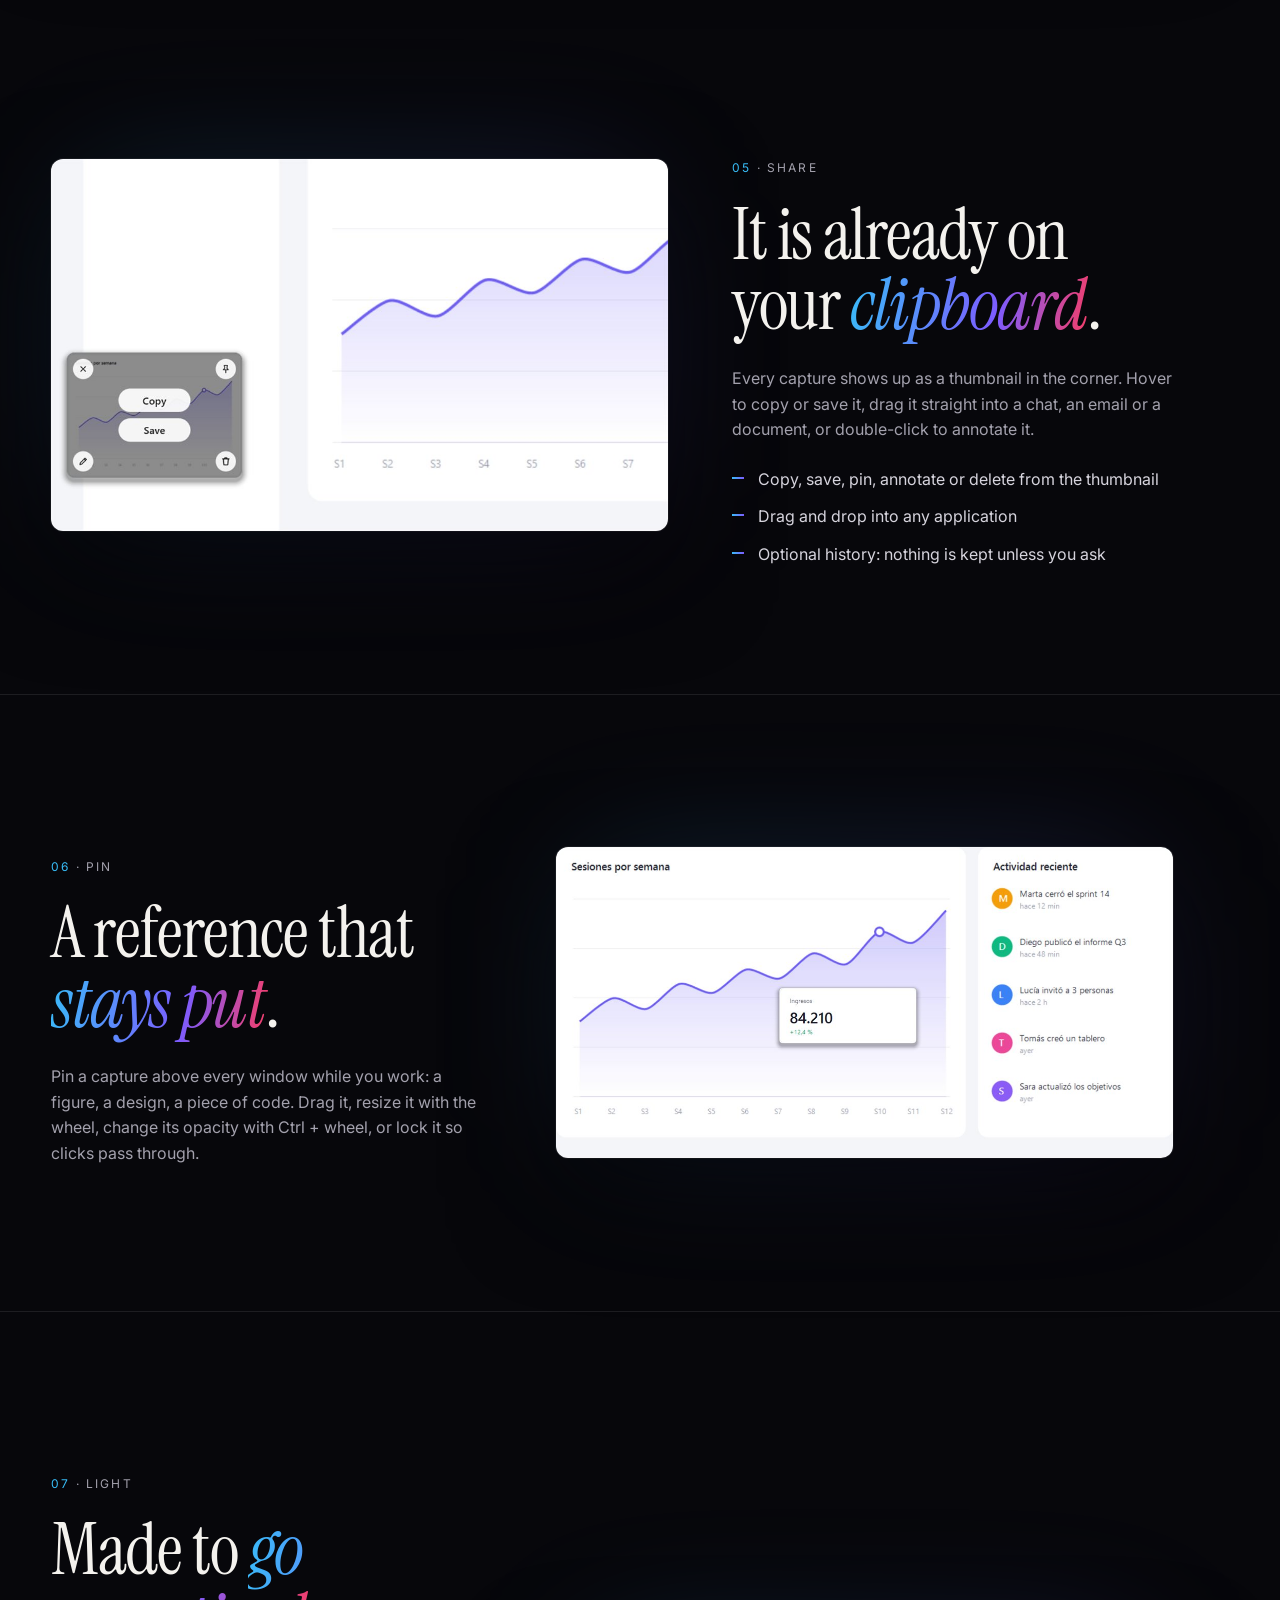
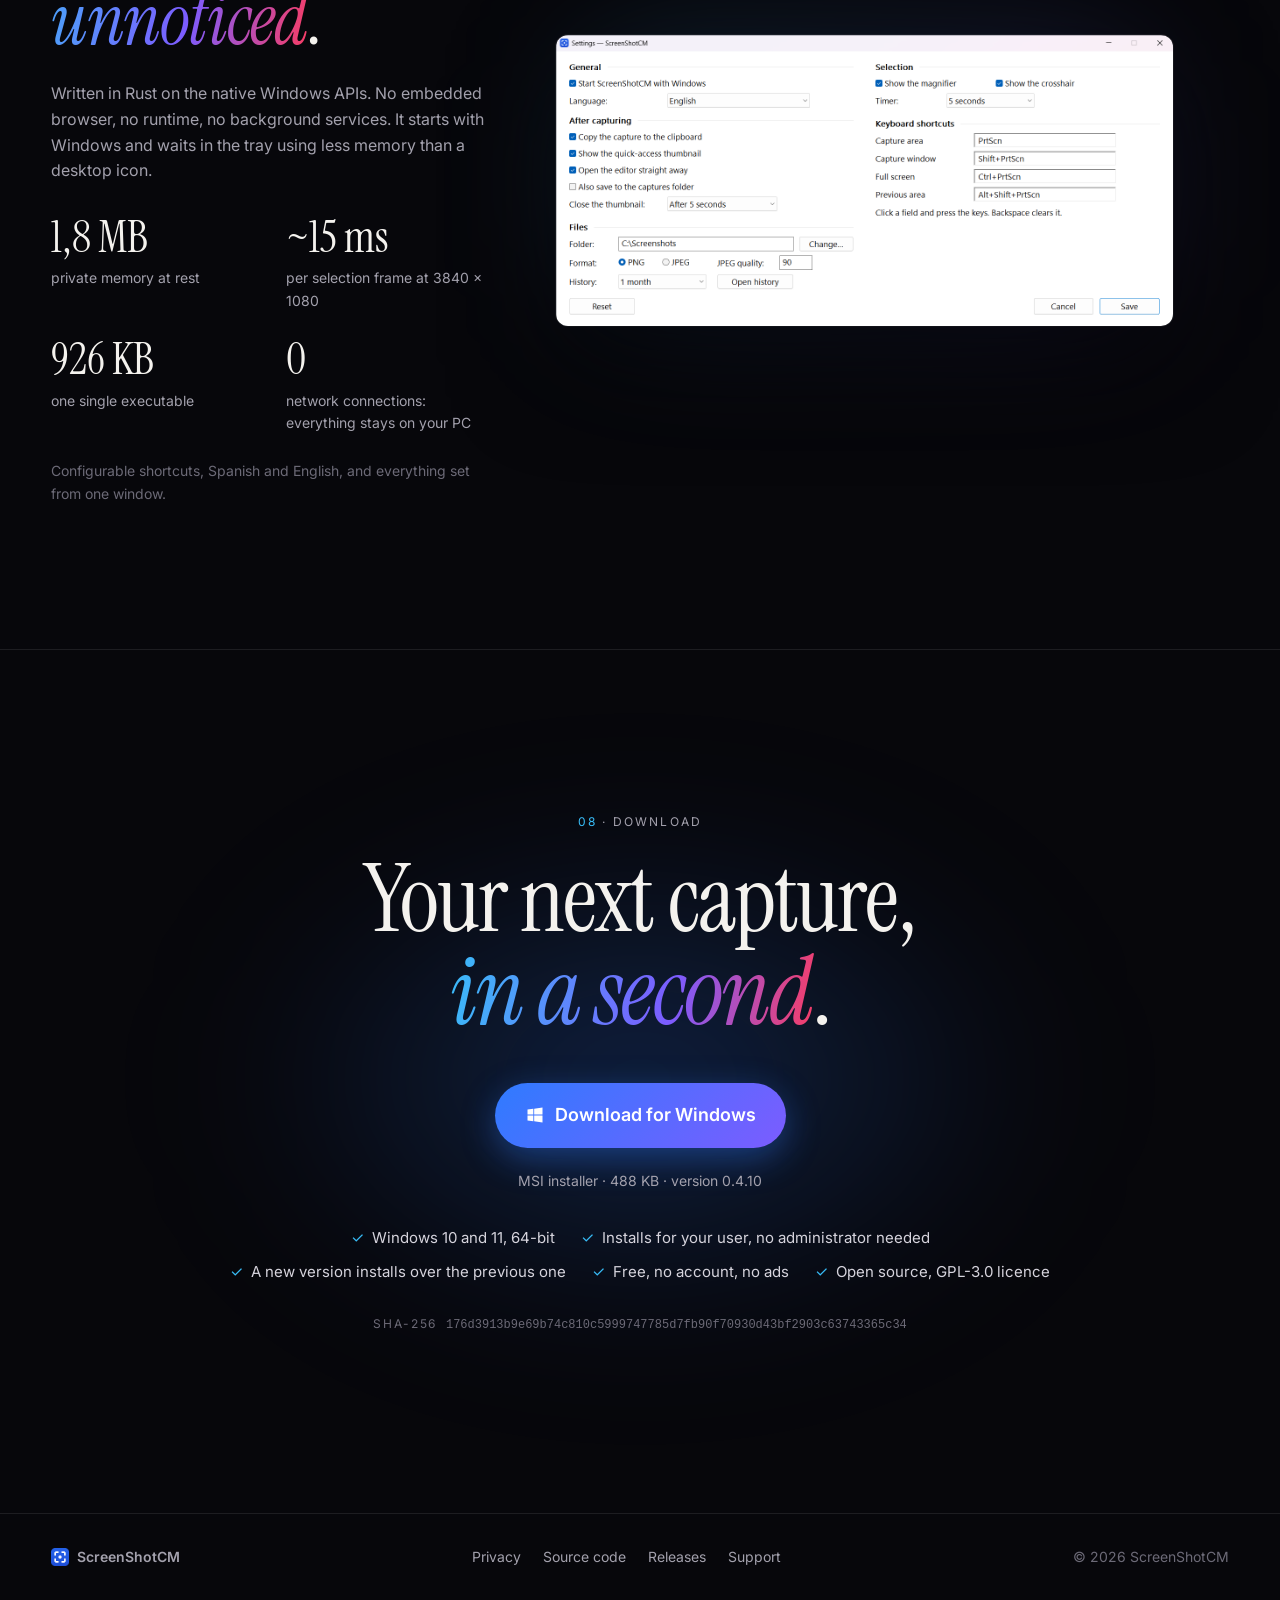
==== commit f167d310: "ScreenShotCM 0.4.10 Co-Authored-By: Claude Opus 5.5 <noreply@anthropic.com>" ====
--- a/index.html
+++ b/index.html
@@ -206,7 +206,7 @@
         <dl class="specs">
           <div><dt>1,8 MB</dt><dd data-i18n="lig.s1">memoria privada en reposo</dd></div>
           <div><dt>~15 ms</dt><dd data-i18n="lig.s2">por fotograma de selección a 3840 × 1080</dd></div>
-          <div><dt>925 KB</dt><dd data-i18n="lig.s3">un único ejecutable</dd></div>
+          <div><dt>926 KB</dt><dd data-i18n="lig.s3">un único ejecutable</dd></div>
           <div><dt>0</dt><dd data-i18n="lig.s4">conexiones de red: todo queda en tu equipo</dd></div>
         </dl>
         <p class="note" data-i18n="lig.note">Atajos configurables, español e inglés, y todo se ajusta desde una sola ventana.</p>
@@ -226,7 +226,7 @@
         <svg viewBox="0 0 24 24" width="20" height="20" aria-hidden="true"><path fill="currentColor" d="M3 5.5 10 4.5v7H3zm8-1.15L21 3v8.5H11zM3 12.5h7v7l-7-1zm8 0h10V21l-10-1.4z"/></svg>
         <span data-i18n="dl.button">Descargar para Windows</span>
       </a>
-      <p class="dl-meta"><span data-i18n="dl.meta">Instalador MSI · 488 KB · versión</span> <span data-version>0.4.9</span></p>
+      <p class="dl-meta"><span data-i18n="dl.meta">Instalador MSI · 488 KB · versión</span> <span data-version>0.4.10</span></p>
       <ul class="dl-facts">
         <li data-i18n="dl.f1">Windows 10 y 11 de 64 bits</li>
         <li data-i18n="dl.f2">Se instala para tu usuario, sin pedir administrador</li>
@@ -234,7 +234,7 @@
         <li data-i18n="dl.f4">Gratis, sin cuenta y sin publicidad</li>
         <li data-i18n="dl.f5">Código abierto, licencia GPL-3.0</li>
       </ul>
-      <p class="sha"><span>SHA-256</span> <code data-sha>995fcbe3f252196b8d8e1cd5656da3e3f27c9c3d72222f4bf5f88f19bb80bc05</code></p>
+      <p class="sha"><span>SHA-256</span> <code data-sha>176d3913b9e69b74c810c5999747785d7fb90f70930d43bf2903c63743365c34</code></p>
     </section>
   </main>
 
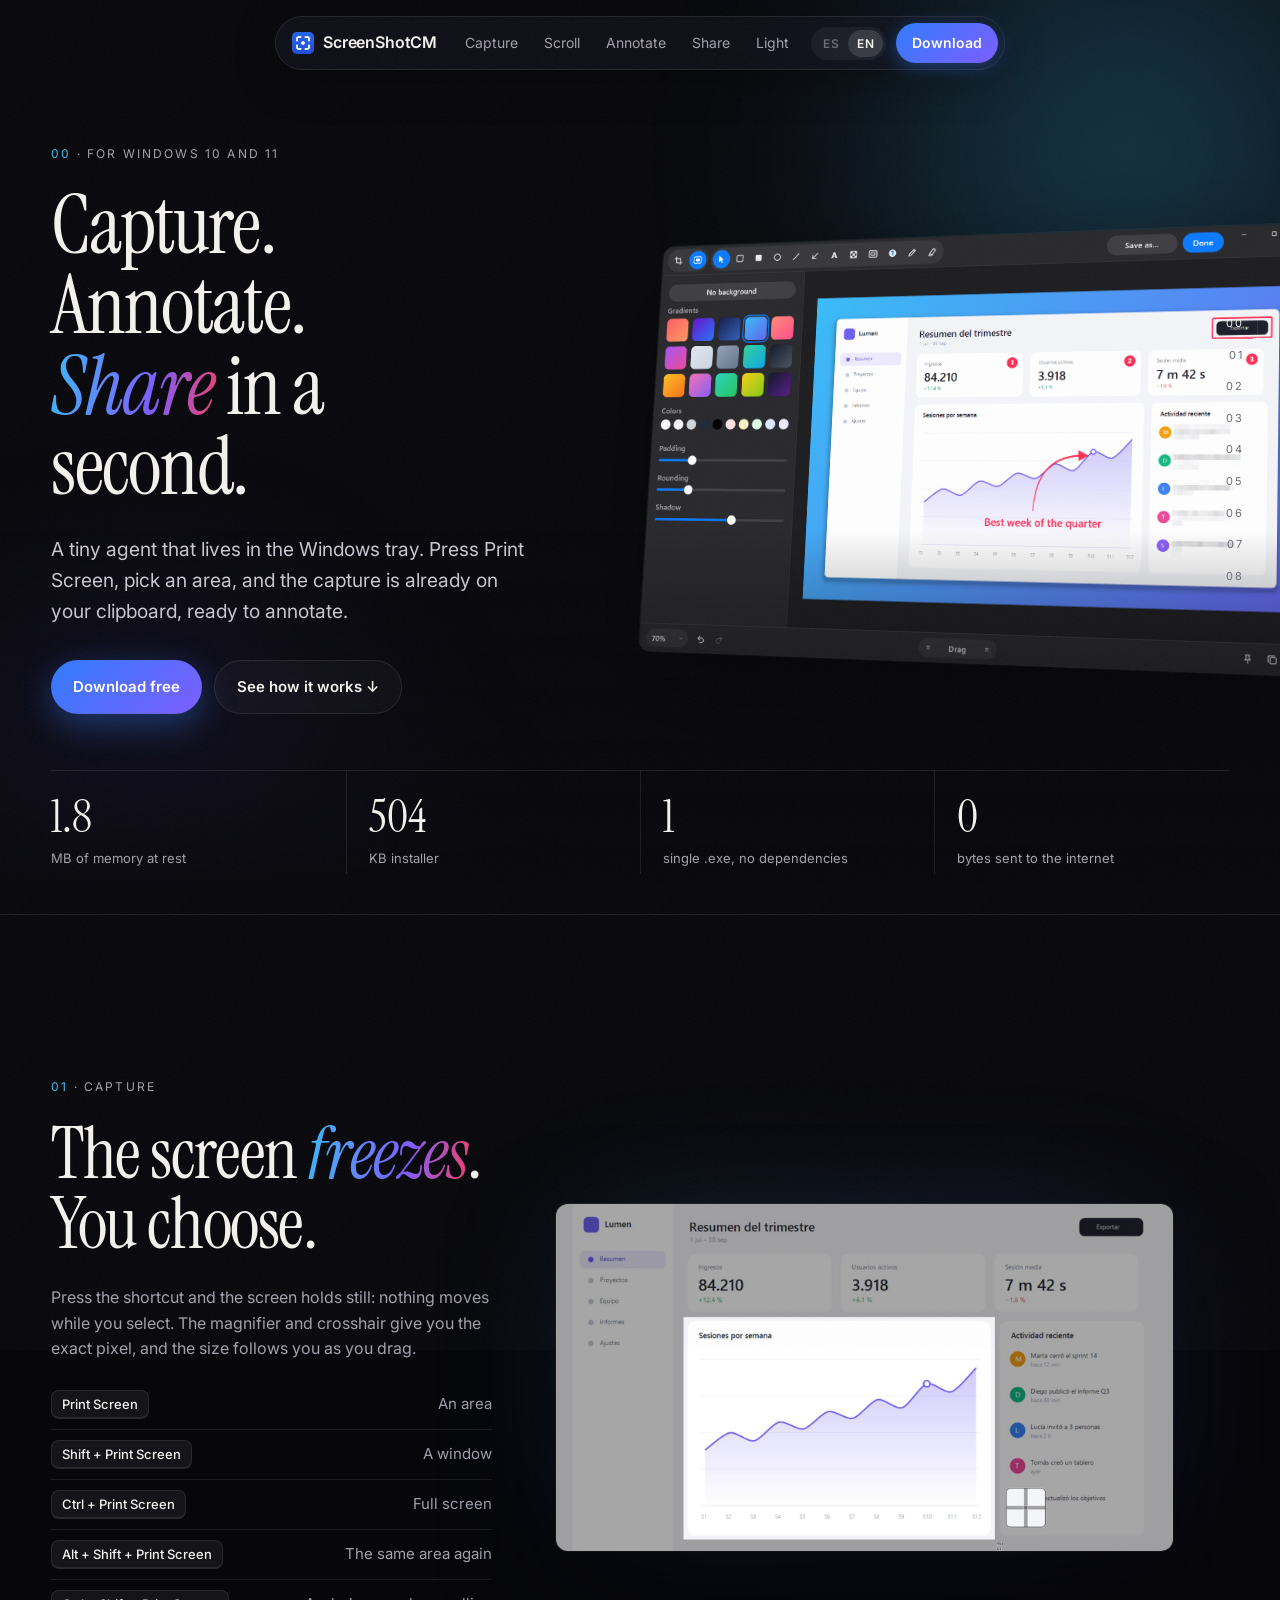
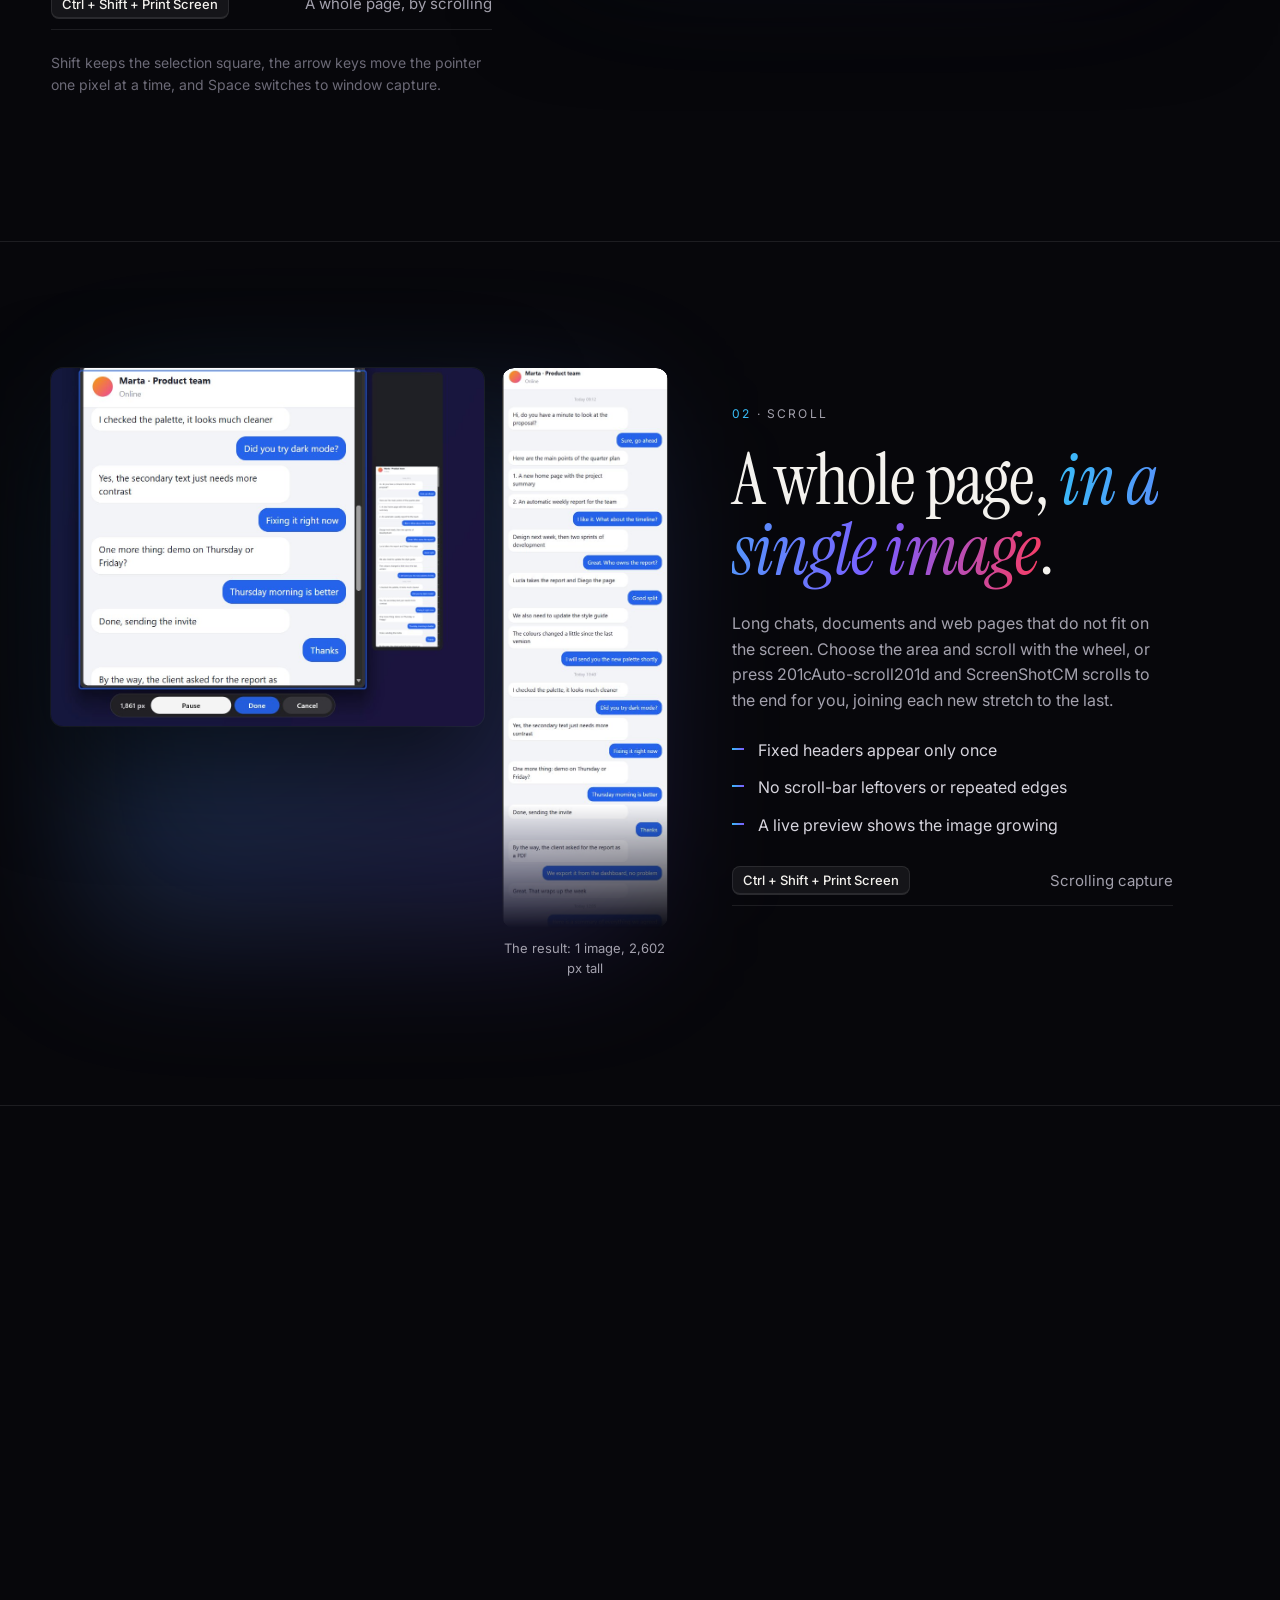
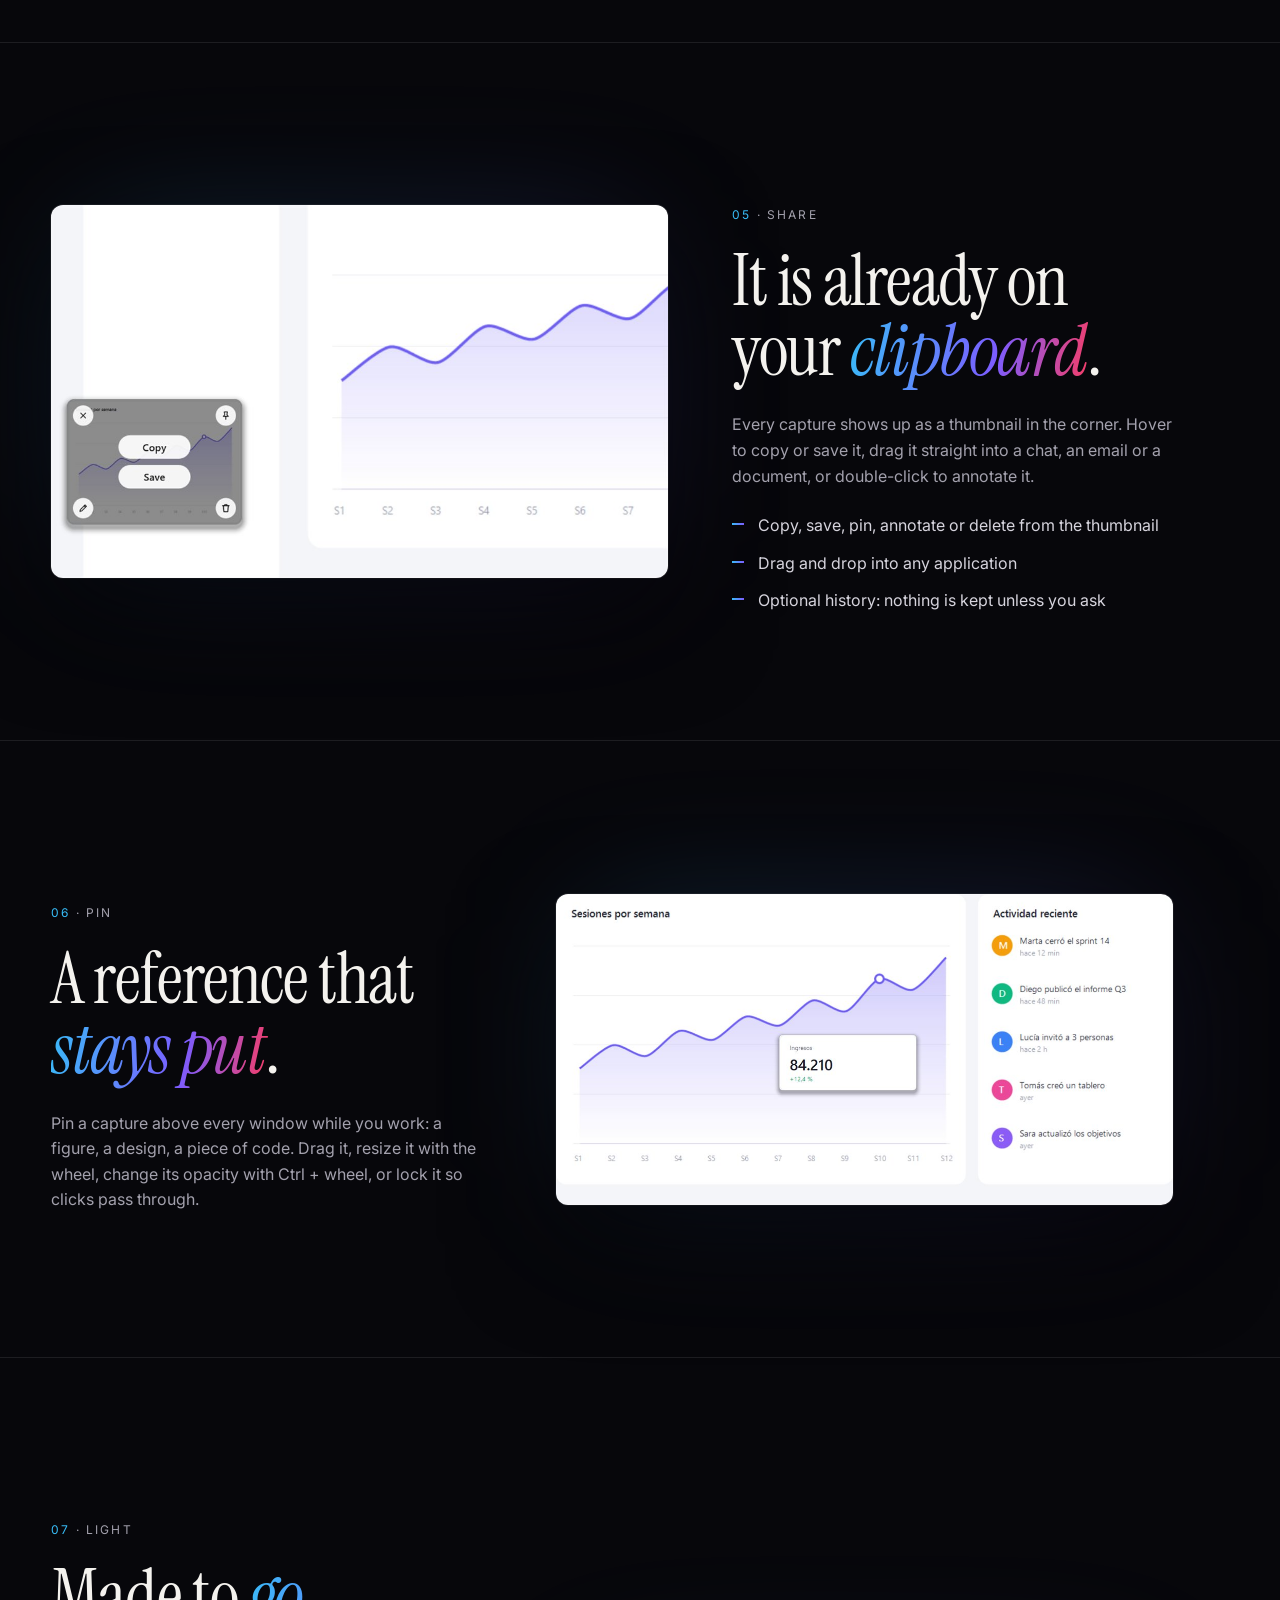
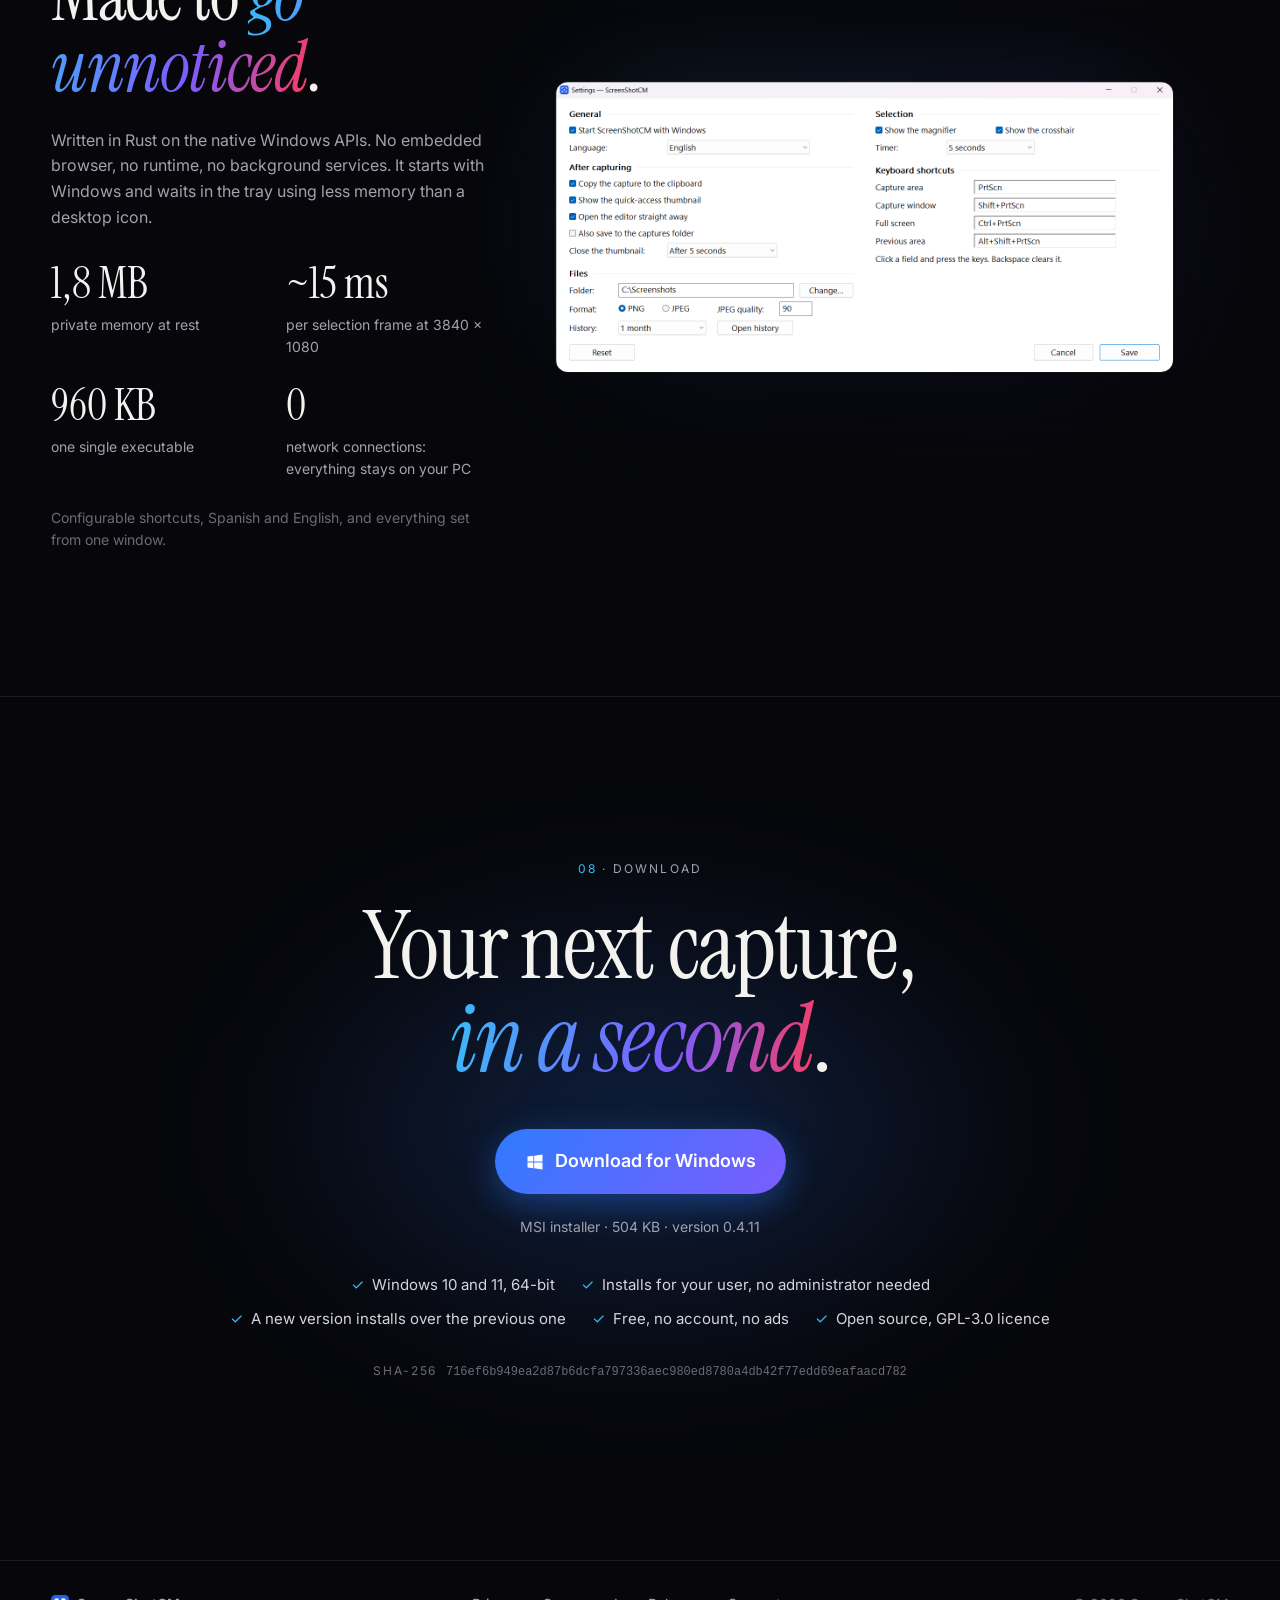
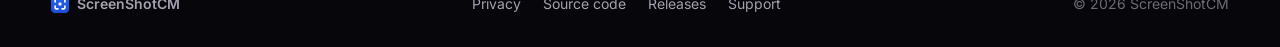
==== commit 23156118: "ScreenShotCM 0.4.11: crop and transform, hide modes, themes Co-Authored-By: Claude Opus 5.5 <noreply" ====
--- a/index.html
+++ b/index.html
@@ -74,7 +74,7 @@
       </div>
       <dl class="stats">
         <div><dt data-count="1.8" data-decimals="1">1,8</dt><dd data-i18n="stats.memory">MB de memoria en reposo</dd></div>
-        <div><dt data-count="488">488</dt><dd data-i18n="stats.installer">KB de instalador</dd></div>
+        <div><dt data-count="504">504</dt><dd data-i18n="stats.installer">KB de instalador</dd></div>
         <div><dt data-count="1">1</dt><dd data-i18n="stats.exe">solo .exe, sin dependencias</dd></div>
         <div><dt data-count="0">0</dt><dd data-i18n="stats.data">datos enviados a internet</dd></div>
       </dl>
@@ -134,17 +134,19 @@
       <div class="copy">
         <p class="eyebrow"><span>03</span> · <span data-i18n="nav.annotate">Anotar</span></p>
         <h2 data-i18n="ann.title">Explica con <em>una flecha</em>, no con un párrafo.</h2>
-        <p data-i18n="ann.body">El editor se abre solo al capturar. Flechas rectas o curvas, rectángulos, elipses, texto, contadores numerados, foco, lápiz y resaltador. Y el pixelado oculta en un gesto lo que no debe verse.</p>
+        <p data-i18n="ann.body">El editor se abre solo al capturar. Flechas rectas o curvas, rectángulos, elipses, texto, contadores numerados, foco, lápiz y resaltador. Y para ocultar lo que no debe verse: pixelar, desenfocar o tapar en negro.</p>
         <ul class="chips">
           <li data-i18n="tool.arrow">Flechas curvas</li>
           <li data-i18n="tool.text">Texto editable</li>
           <li data-i18n="tool.counter">Contadores</li>
-          <li data-i18n="tool.pixelate">Pixelado</li>
+          <li data-i18n="tool.pixelate">Pixelar, desenfocar o tapar</li>
           <li data-i18n="tool.spotlight">Foco</li>
           <li data-i18n="tool.highlight">Resaltador</li>
-          <li data-i18n="tool.crop">Recorte</li>
+          <li data-i18n="tool.crop">Recorte con proporciones</li>
+          <li data-i18n="tool.rotate">Girar y voltear</li>
           <li data-i18n="tool.resize">Cambio de tamaño</li>
           <li data-i18n="tool.undo">Deshacer y rehacer</li>
+          <li data-i18n="tool.theme">Modo claro y oscuro</li>
         </ul>
       </div>
       <figure class="frame reveal">
@@ -206,7 +208,7 @@
         <dl class="specs">
           <div><dt>1,8 MB</dt><dd data-i18n="lig.s1">memoria privada en reposo</dd></div>
           <div><dt>~15 ms</dt><dd data-i18n="lig.s2">por fotograma de selección a 3840 × 1080</dd></div>
-          <div><dt>926 KB</dt><dd data-i18n="lig.s3">un único ejecutable</dd></div>
+          <div><dt>960 KB</dt><dd data-i18n="lig.s3">un único ejecutable</dd></div>
           <div><dt>0</dt><dd data-i18n="lig.s4">conexiones de red: todo queda en tu equipo</dd></div>
         </dl>
         <p class="note" data-i18n="lig.note">Atajos configurables, español e inglés, y todo se ajusta desde una sola ventana.</p>
@@ -226,7 +228,7 @@
         <svg viewBox="0 0 24 24" width="20" height="20" aria-hidden="true"><path fill="currentColor" d="M3 5.5 10 4.5v7H3zm8-1.15L21 3v8.5H11zM3 12.5h7v7l-7-1zm8 0h10V21l-10-1.4z"/></svg>
         <span data-i18n="dl.button">Descargar para Windows</span>
       </a>
-      <p class="dl-meta"><span data-i18n="dl.meta">Instalador MSI · 488 KB · versión</span> <span data-version>0.4.10</span></p>
+      <p class="dl-meta"><span data-i18n="dl.meta">Instalador MSI · 504 KB · versión</span> <span data-version>0.4.11</span></p>
       <ul class="dl-facts">
         <li data-i18n="dl.f1">Windows 10 y 11 de 64 bits</li>
         <li data-i18n="dl.f2">Se instala para tu usuario, sin pedir administrador</li>
@@ -234,7 +236,7 @@
         <li data-i18n="dl.f4">Gratis, sin cuenta y sin publicidad</li>
         <li data-i18n="dl.f5">Código abierto, licencia GPL-3.0</li>
       </ul>
-      <p class="sha"><span>SHA-256</span> <code data-sha>176d3913b9e69b74c810c5999747785d7fb90f70930d43bf2903c63743365c34</code></p>
+      <p class="sha"><span>SHA-256</span> <code data-sha>716ef6b949ea2d87b6dcfa797336aec980ed8780a4db42f77edd69eafaacd782</code></p>
     </section>
   </main>
 
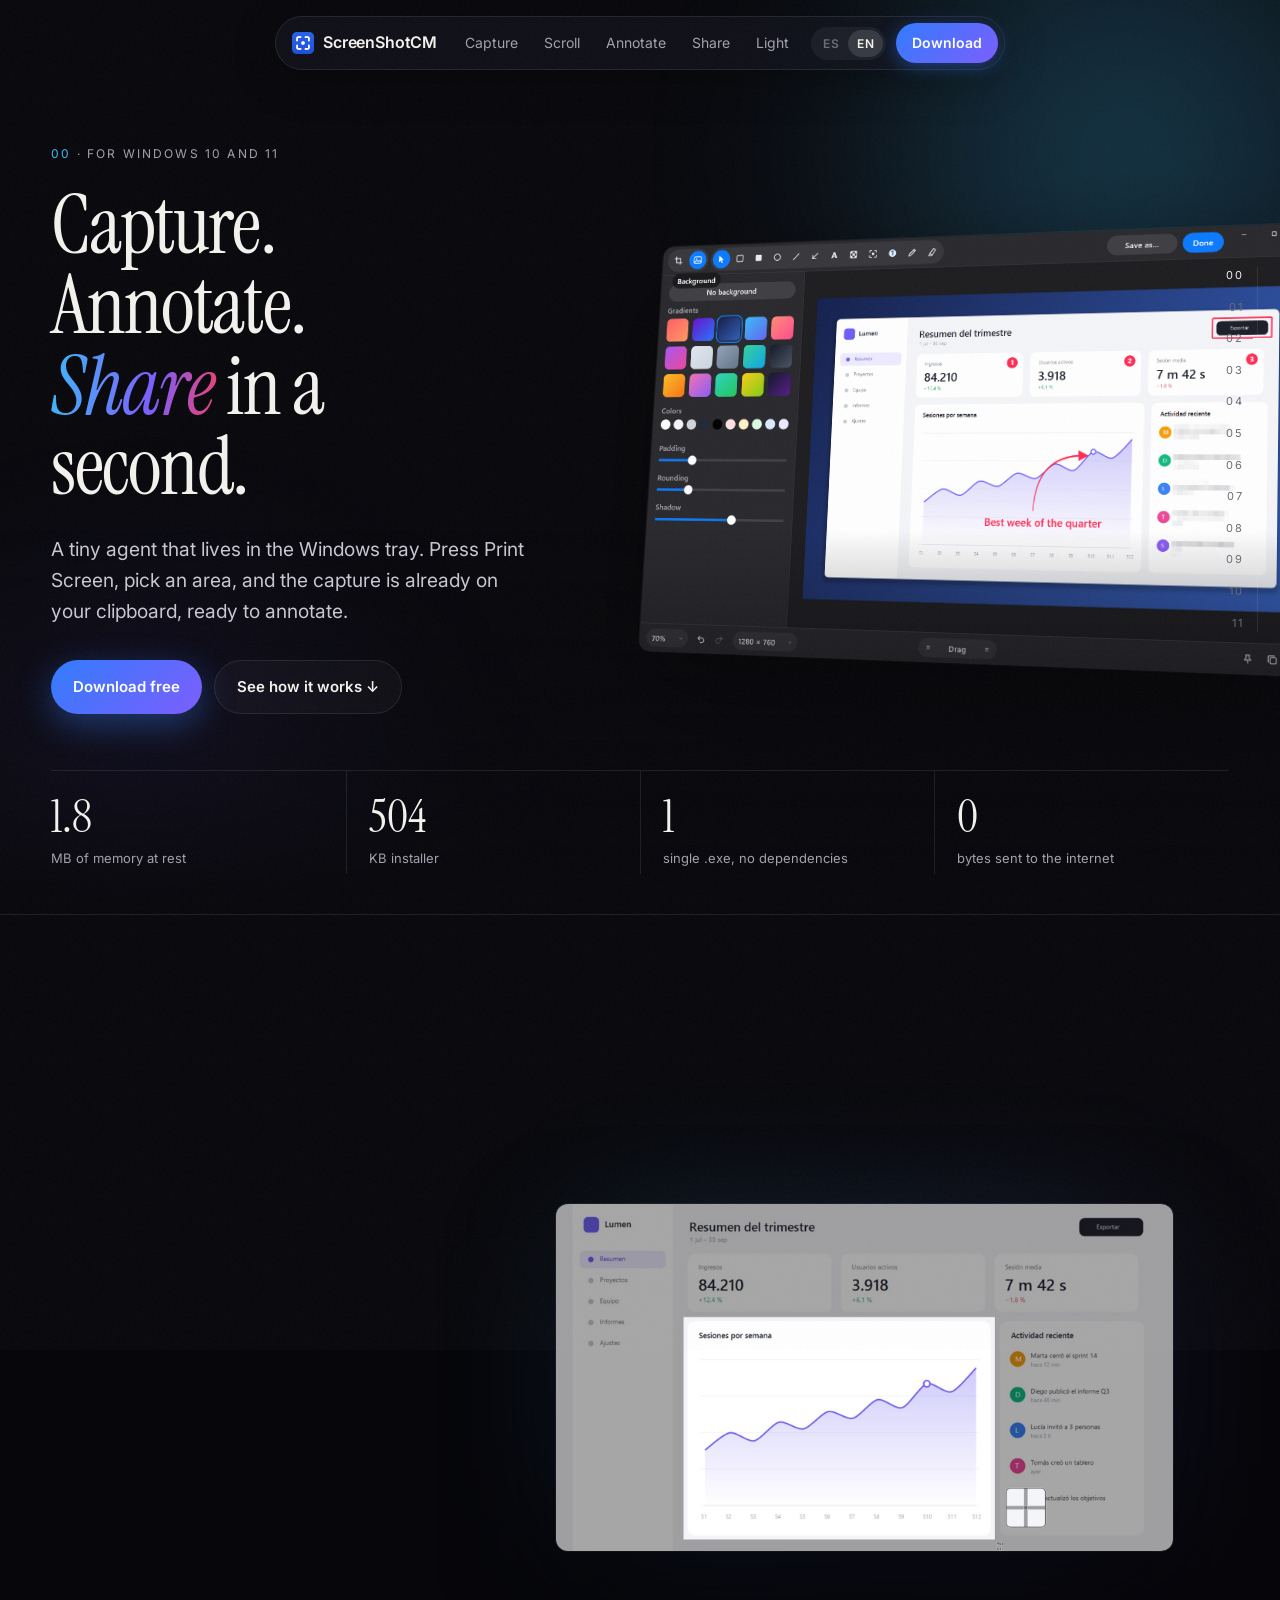
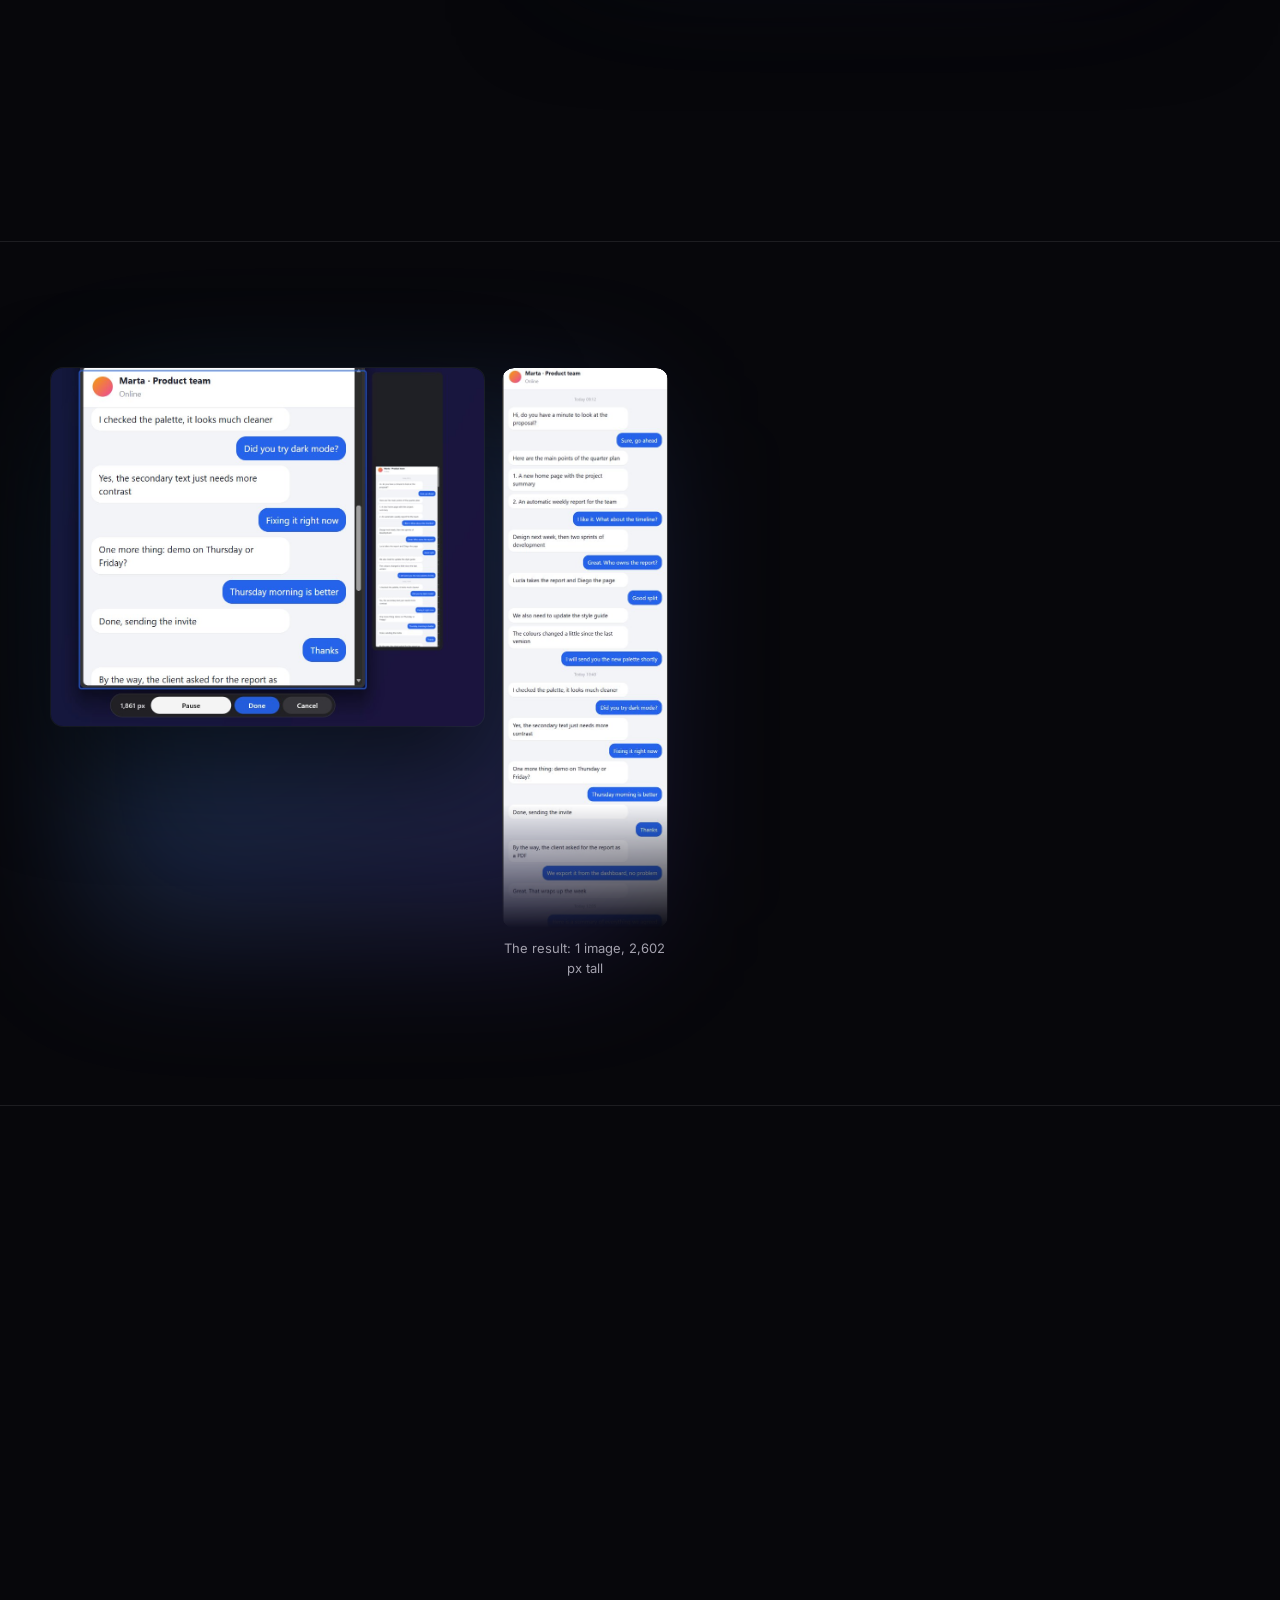
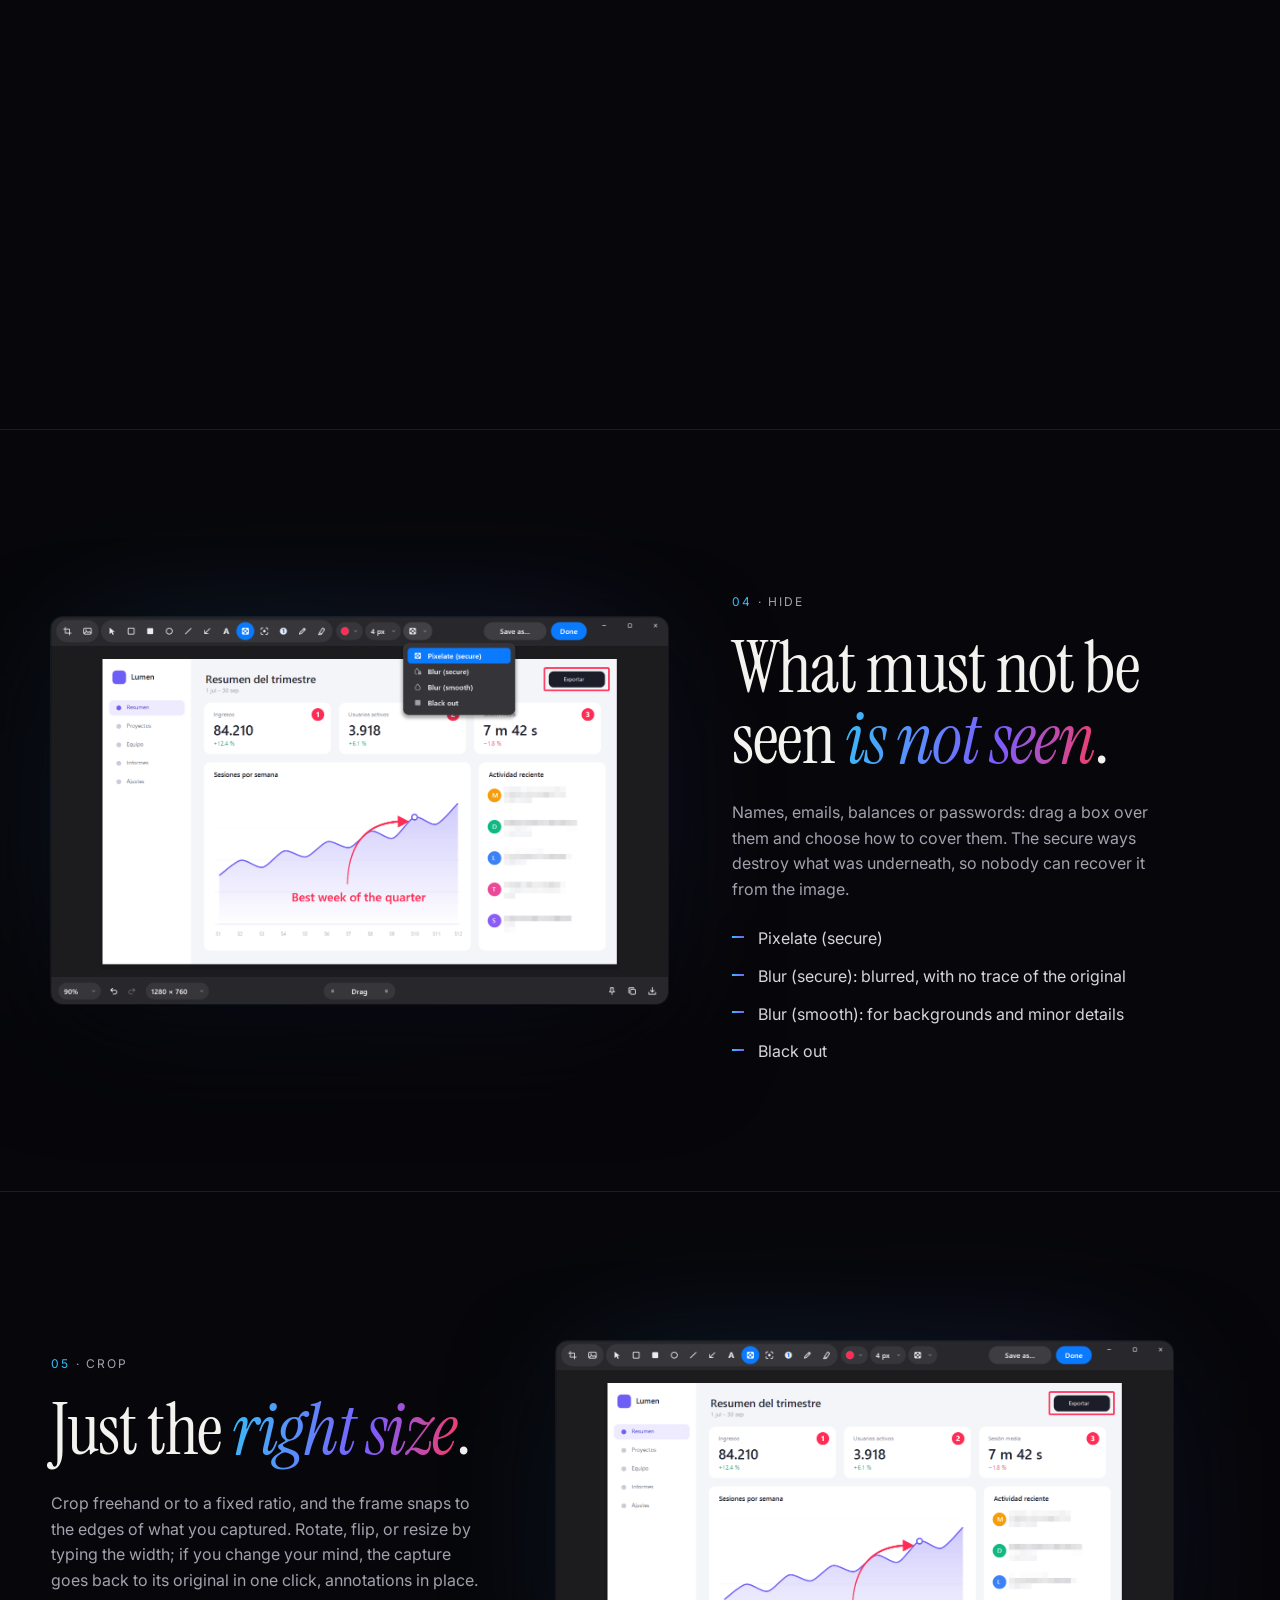
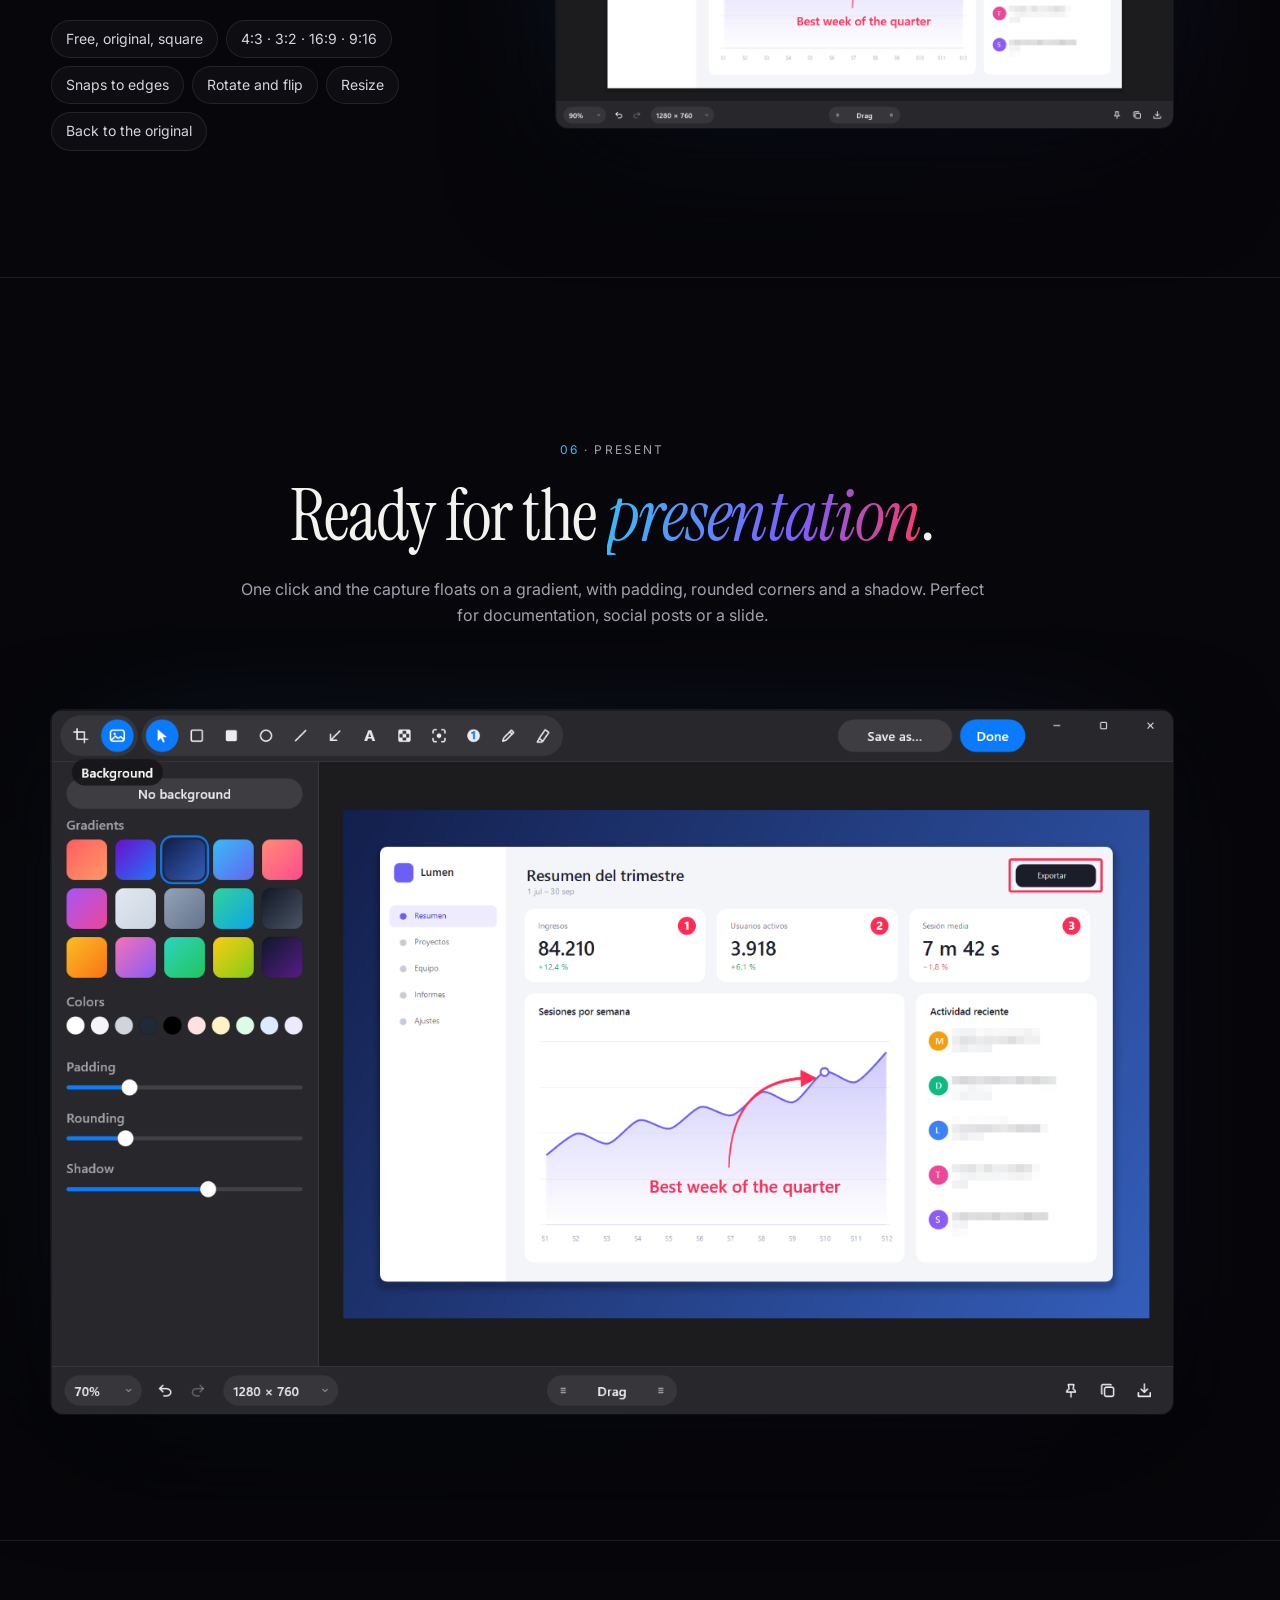
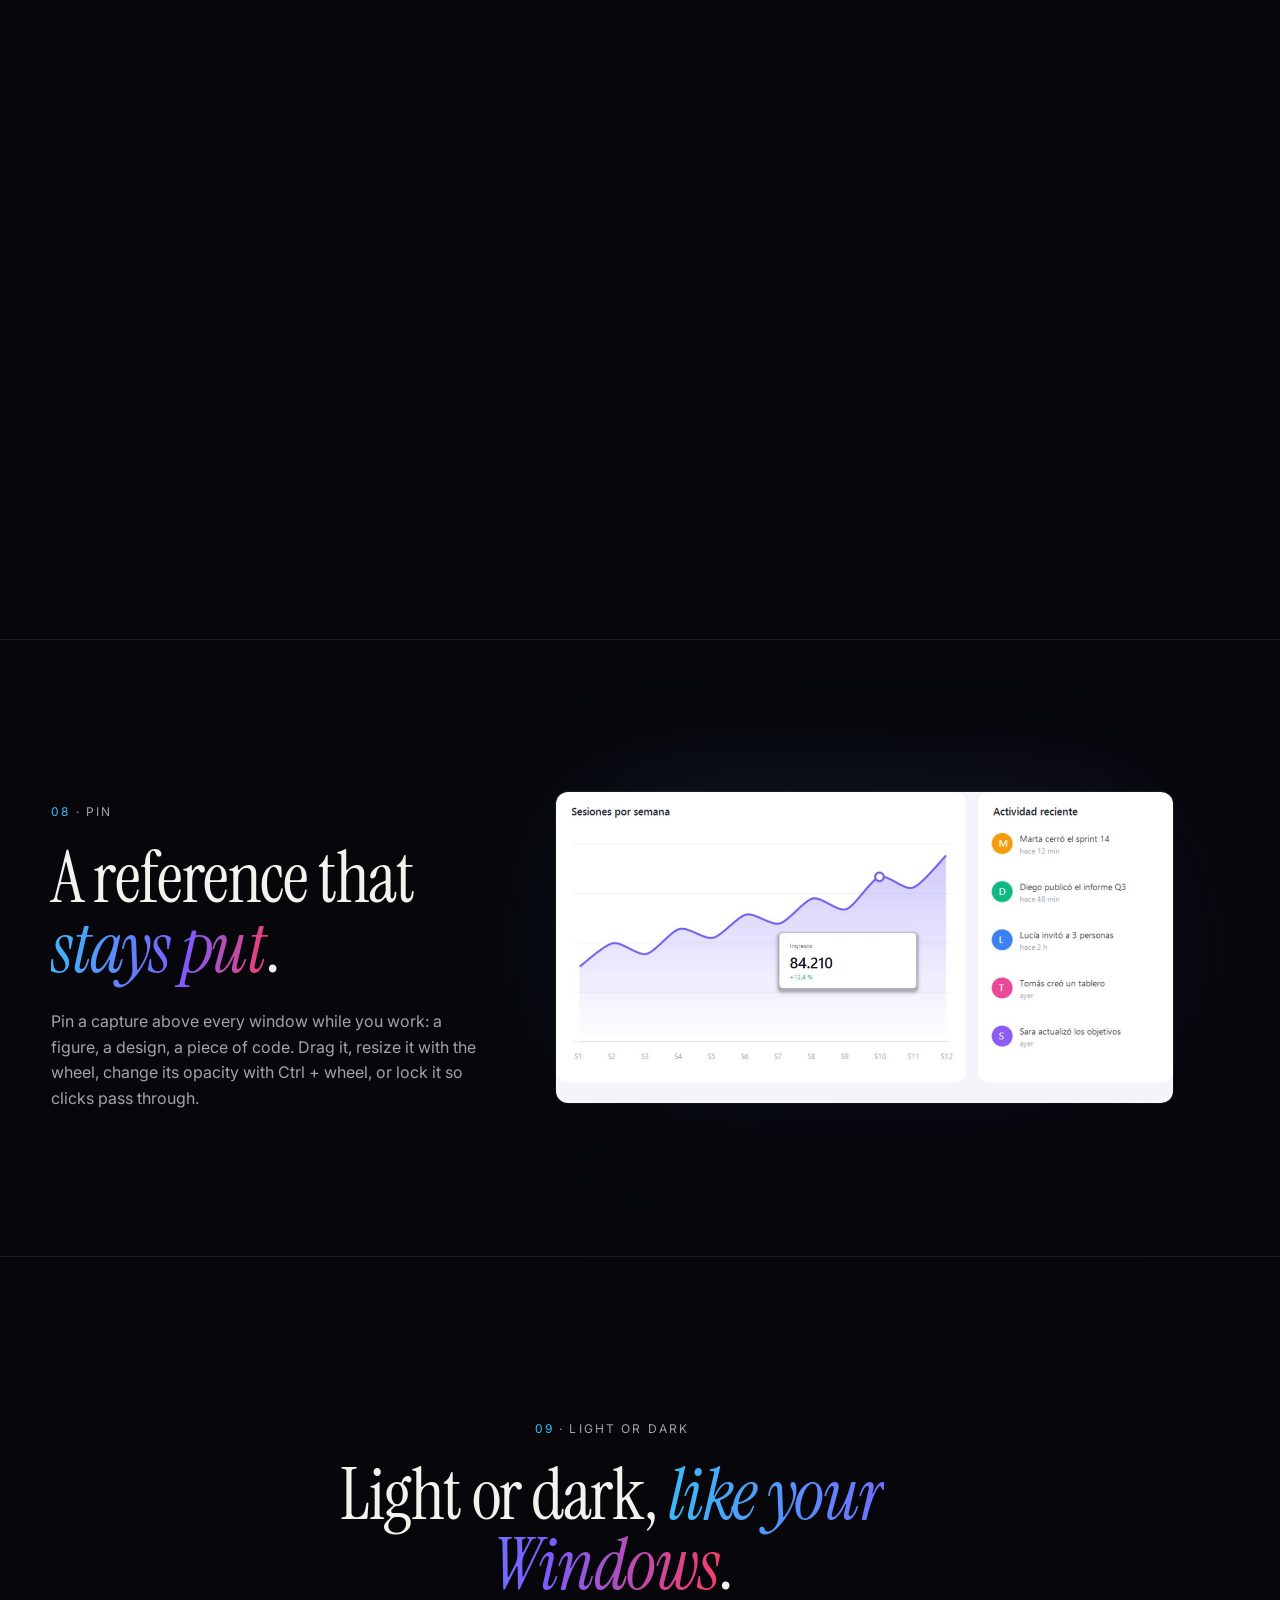
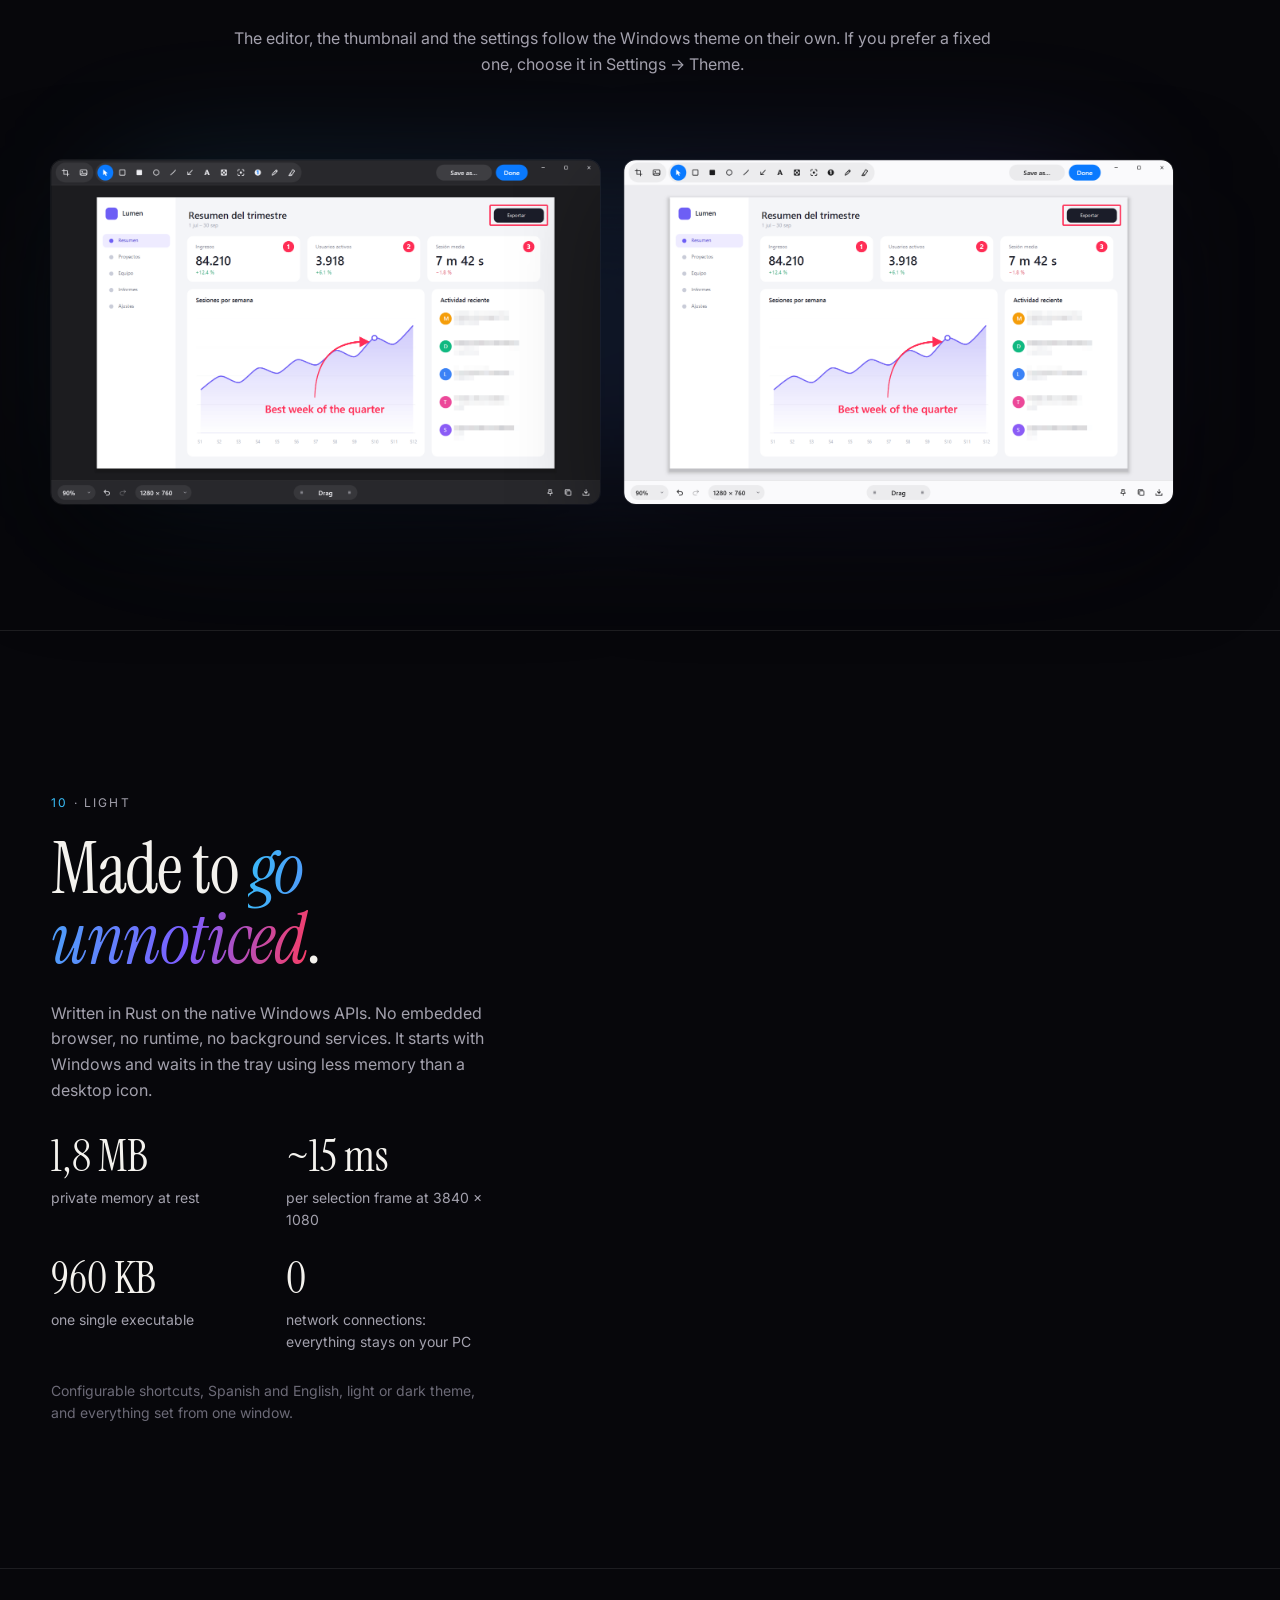
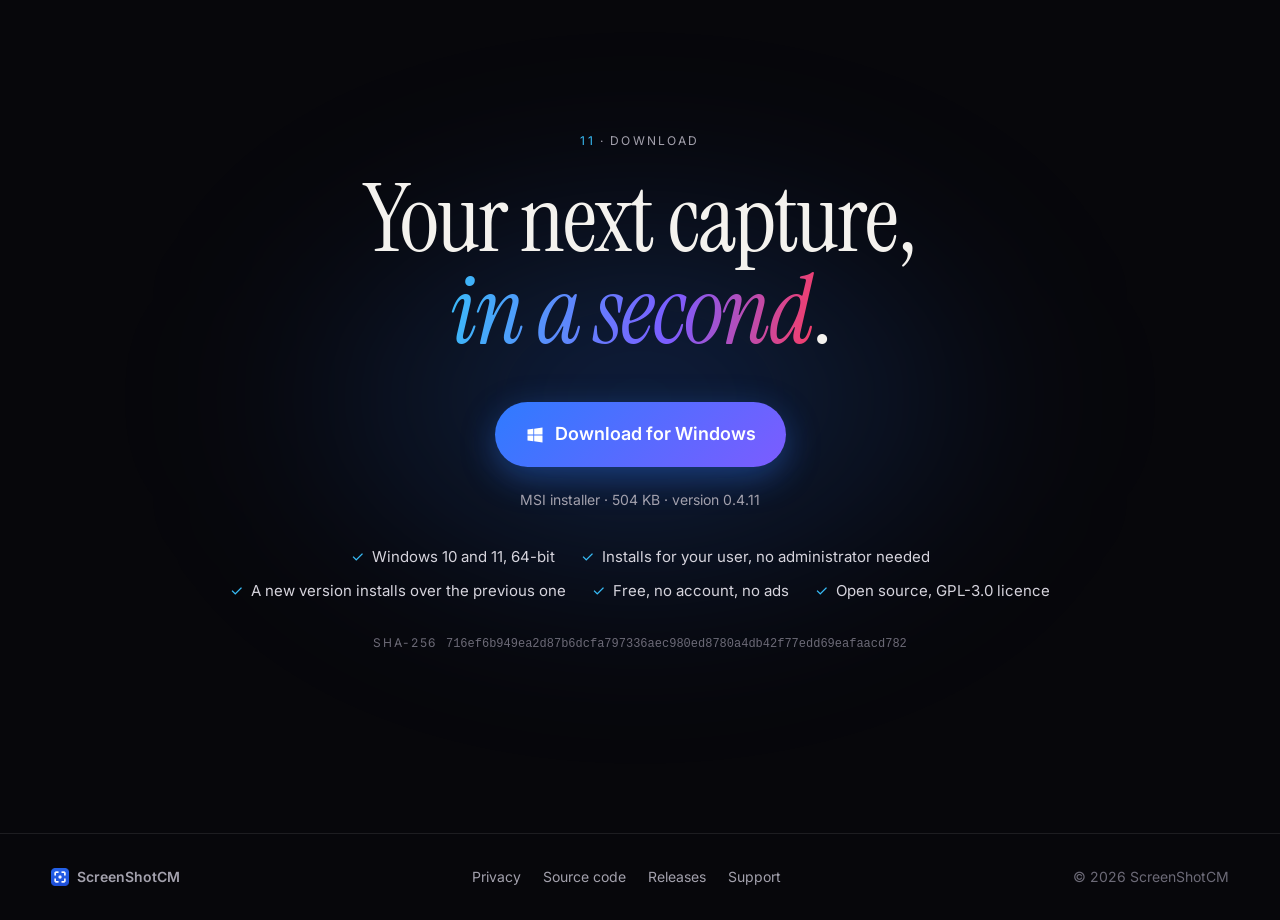
==== commit 82b1ae21: "Site: chapters for hiding, cropping and the light theme; new photographs Hide (four ways), Crop (rat" ====
--- a/index.html
+++ b/index.html
@@ -45,11 +45,14 @@
       <li><a href="#capturar"><span>01</span><em data-i18n="nav.capture">Capturar</em></a></li>
       <li><a href="#desplazar"><span>02</span><em data-i18n="nav.scroll">Desplazar</em></a></li>
       <li><a href="#anotar"><span>03</span><em data-i18n="nav.annotate">Anotar</em></a></li>
-      <li><a href="#presentar"><span>04</span><em data-i18n="nav.present">Presentar</em></a></li>
-      <li><a href="#compartir"><span>05</span><em data-i18n="nav.share">Compartir</em></a></li>
-      <li><a href="#fijar"><span>06</span><em data-i18n="nav.pin">Fijar</em></a></li>
-      <li><a href="#ligero"><span>07</span><em data-i18n="nav.light">Ligero</em></a></li>
-      <li><a href="#descargar"><span>08</span><em data-i18n="nav.download">Descargar</em></a></li>
+      <li><a href="#ocultar"><span>04</span><em data-i18n="nav.hide">Ocultar</em></a></li>
+      <li><a href="#recortar"><span>05</span><em data-i18n="nav.crop">Recortar</em></a></li>
+      <li><a href="#presentar"><span>06</span><em data-i18n="nav.present">Presentar</em></a></li>
+      <li><a href="#compartir"><span>07</span><em data-i18n="nav.share">Compartir</em></a></li>
+      <li><a href="#fijar"><span>08</span><em data-i18n="nav.pin">Fijar</em></a></li>
+      <li><a href="#tema"><span>09</span><em data-i18n="nav.theme">Claro u oscuro</em></a></li>
+      <li><a href="#ligero"><span>10</span><em data-i18n="nav.light">Ligero</em></a></li>
+      <li><a href="#descargar"><span>11</span><em data-i18n="nav.download">Descargar</em></a></li>
     </ol>
     <div class="rail-progress"><i></i></div>
   </aside>
@@ -134,31 +137,68 @@
       <div class="copy">
         <p class="eyebrow"><span>03</span> · <span data-i18n="nav.annotate">Anotar</span></p>
         <h2 data-i18n="ann.title">Explica con <em>una flecha</em>, no con un párrafo.</h2>
-        <p data-i18n="ann.body">El editor se abre solo al capturar. Flechas rectas o curvas, rectángulos, elipses, texto, contadores numerados, foco, lápiz y resaltador. Y para ocultar lo que no debe verse: pixelar, desenfocar o tapar en negro.</p>
+        <p data-i18n="ann.body">El editor se abre solo al capturar. Flechas rectas o curvas, rectángulos, elipses, texto, contadores numerados, foco, lápiz y resaltador. Un trazo casi recto del lápiz o del resaltador se endereza solo, sin teclas, y un texto se mueve arrastrando su marco y se borra entero con Supr.</p>
         <ul class="chips">
           <li data-i18n="tool.arrow">Flechas curvas</li>
           <li data-i18n="tool.text">Texto editable</li>
           <li data-i18n="tool.counter">Contadores</li>
-          <li data-i18n="tool.pixelate">Pixelar, desenfocar o tapar</li>
           <li data-i18n="tool.spotlight">Foco</li>
           <li data-i18n="tool.highlight">Resaltador</li>
-          <li data-i18n="tool.crop">Recorte con proporciones</li>
+          <li data-i18n="tool.straight">Trazos que se enderezan solos</li>
+          <li data-i18n="tool.zoom">Zoom con Ctrl + rueda</li>
+          <li data-i18n="tool.undo">Deshacer y rehacer</li>
+        </ul>
+      </div>
+      <figure class="frame reveal">
+        <img class="shot" data-shot="editor.png" src="assets/img/es/editor.png" width="1378" height="865" loading="lazy"
+             alt="Captura anotada con contadores, una flecha curva, texto y nombres pixelados" data-i18n-alt="alt.editor">
+      </figure>
+    </section>
+
+    <!-- 04 · Ocultar -->
+    <section class="chapter flip" id="ocultar" data-chapter>
+      <div class="copy">
+        <p class="eyebrow"><span>04</span> · <span data-i18n="nav.hide">Ocultar</span></p>
+        <h2 data-i18n="hid.title">Lo que no debe verse, <em>no se ve</em>.</h2>
+        <p data-i18n="hid.body">Nombres, correos, saldos o contraseñas: arrastra un recuadro encima y elige cómo taparlo. Las formas seguras destruyen lo que había debajo, de modo que nadie puede recuperarlo de la imagen.</p>
+        <ul class="list">
+          <li data-i18n="hid.l1">Pixelar (seguro)</li>
+          <li data-i18n="hid.l2">Desenfocar (seguro): borroso y sin rastro del original</li>
+          <li data-i18n="hid.l3">Desenfocar (suave): para fondos y detalles sin importancia</li>
+          <li data-i18n="hid.l4">Tapar en negro</li>
+        </ul>
+      </div>
+      <figure class="frame reveal">
+        <img class="shot" data-shot="hide.png" src="assets/img/es/hide.png" width="1378" height="865" loading="lazy"
+             alt="El menú de ocultar con sus cuatro formas: pixelar, desenfocar seguro, desenfocar suave y tapar en negro" data-i18n-alt="alt.hide">
+      </figure>
+    </section>
+
+    <!-- 05 · Recortar -->
+    <section class="chapter" id="recortar" data-chapter>
+      <div class="copy">
+        <p class="eyebrow"><span>05</span> · <span data-i18n="nav.crop">Recortar</span></p>
+        <h2 data-i18n="cro.title">Del tamaño <em>justo</em>.</h2>
+        <p data-i18n="cro.body">Recorta a mano alzada o con una proporción fija, y el marco se ajusta solo a los bordes de lo que capturaste. Gira, voltea o cambia el tamaño escribiendo el ancho; si te arrepientes, la captura vuelve a su original con un clic, con las anotaciones en su sitio.</p>
+        <ul class="chips">
+          <li data-i18n="cro.c1">Libre, original, cuadrado</li>
+          <li>4:3 · 3:2 · 16:9 · 9:16</li>
+          <li data-i18n="cro.c2">Ajuste a los bordes</li>
           <li data-i18n="tool.rotate">Girar y voltear</li>
           <li data-i18n="tool.resize">Cambio de tamaño</li>
-          <li data-i18n="tool.undo">Deshacer y rehacer</li>
-          <li data-i18n="tool.theme">Modo claro y oscuro</li>
-        </ul>
-      </div>
-      <figure class="frame reveal">
-        <img class="shot" data-shot="editor.png" src="assets/img/es/editor.png" width="1378" height="865" loading="lazy"
-             alt="Captura anotada con contadores, una flecha curva, texto y nombres pixelados" data-i18n-alt="alt.editor">
-      </figure>
-    </section>
-
-    <!-- 04 · Presentar -->
+          <li data-i18n="cro.c3">Volver al original</li>
+        </ul>
+      </div>
+      <figure class="frame reveal">
+        <img class="shot" data-shot="crop.png" src="assets/img/es/crop.png" width="1378" height="865" loading="lazy"
+             alt="Un recorte 16:9 sobre la captura, con el menú de proporciones abierto" data-i18n-alt="alt.crop">
+      </figure>
+    </section>
+
+    <!-- 06 · Presentar -->
     <section class="chapter wide" id="presentar" data-chapter>
       <div class="copy center">
-        <p class="eyebrow"><span>04</span> · <span data-i18n="nav.present">Presentar</span></p>
+        <p class="eyebrow"><span>06</span> · <span data-i18n="nav.present">Presentar</span></p>
         <h2 data-i18n="pre.title">Lista para la <em>presentación</em>.</h2>
         <p data-i18n="pre.body">Un clic y la captura flota sobre un degradado, con margen, esquinas redondeadas y sombra. Perfecta para documentación, redes o una diapositiva.</p>
       </div>
@@ -168,10 +208,10 @@
       </figure>
     </section>
 
-    <!-- 05 · Compartir -->
+    <!-- 07 · Compartir -->
     <section class="chapter flip" id="compartir" data-chapter>
       <div class="copy">
-        <p class="eyebrow"><span>05</span> · <span data-i18n="nav.share">Compartir</span></p>
+        <p class="eyebrow"><span>07</span> · <span data-i18n="nav.share">Compartir</span></p>
         <h2 data-i18n="sha.title">Ya está en tu <em>portapapeles</em>.</h2>
         <p data-i18n="sha.body">Cada captura aparece en una miniatura en la esquina. Pasa el ratón para copiarla o guardarla, arrástrala directamente a un chat, un correo o un documento, o haz doble clic para anotarla.</p>
         <ul class="list">
@@ -186,10 +226,10 @@
       </figure>
     </section>
 
-    <!-- 06 · Fijar -->
+    <!-- 08 · Fijar -->
     <section class="chapter" id="fijar" data-chapter>
       <div class="copy">
-        <p class="eyebrow"><span>06</span> · <span data-i18n="nav.pin">Fijar</span></p>
+        <p class="eyebrow"><span>08</span> · <span data-i18n="nav.pin">Fijar</span></p>
         <h2 data-i18n="pin.title">Una referencia que <em>no se va</em>.</h2>
         <p data-i18n="pin.body">Fija una captura sobre todas las ventanas mientras trabajas: una cifra, un diseño, un fragmento de código. Arrástrala, cambia su tamaño con la rueda, su opacidad con Ctrl + rueda, o bloquéala para que los clics la atraviesen.</p>
       </div>
@@ -199,10 +239,25 @@
       </figure>
     </section>
 
-    <!-- 07 · Ligero -->
+    <!-- 09 · Claro u oscuro -->
+    <section class="chapter wide" id="tema" data-chapter>
+      <div class="copy center">
+        <p class="eyebrow"><span>09</span> · <span data-i18n="nav.theme">Claro u oscuro</span></p>
+        <h2 data-i18n="the.title">Claro u oscuro, <em>como tu Windows</em>.</h2>
+        <p data-i18n="the.body">El editor, la miniatura y los ajustes siguen el tema de Windows por su cuenta. Si prefieres uno fijo, elígelo en Ajustes → Tema.</p>
+      </div>
+      <figure class="frame duo reveal">
+        <img class="shot" data-shot="editor.png" src="assets/img/es/editor.png" width="1378" height="865" loading="lazy"
+             alt="El editor en modo oscuro" data-i18n-alt="alt.dark">
+        <img class="shot" data-shot="editor-light.png" src="assets/img/es/editor-light.png" width="1378" height="865" loading="lazy"
+             alt="El mismo editor en modo claro" data-i18n-alt="alt.light">
+      </figure>
+    </section>
+
+    <!-- 10 · Ligero -->
     <section class="chapter light" id="ligero" data-chapter>
       <div class="copy">
-        <p class="eyebrow"><span>07</span> · <span data-i18n="nav.light">Ligero</span></p>
+        <p class="eyebrow"><span>10</span> · <span data-i18n="nav.light">Ligero</span></p>
         <h2 data-i18n="lig.title">Hecho para <em>no notarse</em>.</h2>
         <p data-i18n="lig.body">Escrito en Rust sobre las API nativas de Windows. Sin navegador embebido, sin runtime, sin servicios en segundo plano. Arranca con Windows y espera en la bandeja gastando menos memoria que un icono de escritorio.</p>
         <dl class="specs">
@@ -211,18 +266,18 @@
           <div><dt>960 KB</dt><dd data-i18n="lig.s3">un único ejecutable</dd></div>
           <div><dt>0</dt><dd data-i18n="lig.s4">conexiones de red: todo queda en tu equipo</dd></div>
         </dl>
-        <p class="note" data-i18n="lig.note">Atajos configurables, español e inglés, y todo se ajusta desde una sola ventana.</p>
-      </div>
-      <figure class="frame reveal">
-        <img class="shot" data-shot="settings.png" src="assets/img/es/settings.png" width="1410" height="664" loading="lazy"
+        <p class="note" data-i18n="lig.note">Atajos configurables, español e inglés, tema claro u oscuro, y todo se ajusta desde una sola ventana.</p>
+      </div>
+      <figure class="frame reveal">
+        <img class="shot" data-shot="settings.png" src="assets/img/es/settings.png" width="1410" height="707" loading="lazy"
              alt="Ventana de ajustes con los atajos de teclado configurables" data-i18n-alt="alt.settings">
       </figure>
     </section>
 
-    <!-- 08 · Descargar -->
+    <!-- 11 · Descargar -->
     <section class="download" id="descargar" data-chapter>
       <div class="glow glow-c"></div>
-      <p class="eyebrow"><span>08</span> · <span data-i18n="nav.download">Descargar</span></p>
+      <p class="eyebrow"><span>11</span> · <span data-i18n="nav.download">Descargar</span></p>
       <h2 data-i18n="dl.title">Tu próxima captura,<br><em>en un segundo</em>.</h2>
       <a class="btn btn-primary btn-xl" href="https://github.com/cmonroyp/screenshotcm-web/releases/latest/download/ScreenShotCM.msi">
         <svg viewBox="0 0 24 24" width="20" height="20" aria-hidden="true"><path fill="currentColor" d="M3 5.5 10 4.5v7H3zm8-1.15L21 3v8.5H11zM3 12.5h7v7l-7-1zm8 0h10V21l-10-1.4z"/></svg>
--- a/assets/site.css
+++ b/assets/site.css
@@ -317,7 +317,11 @@
 }
 .long img { width: 100%; border-radius: 12px; }
 .long-tag { margin: 0; font-size: 13px; color: var(--muted); text-align: center; }
+/* ── Light or dark: the same editor in both palettes ── */
+.duo { display: grid; grid-template-columns: 1fr 1fr; gap: 24px; max-width: 1400px; margin: 0 auto; }
+.duo img { width: 100%; height: auto; }
 @media (max-width: 900px) {
+  .duo { grid-template-columns: 1fr; }
   .pair { grid-template-columns: 1fr; }
   .long { max-height: 340px; }
 }
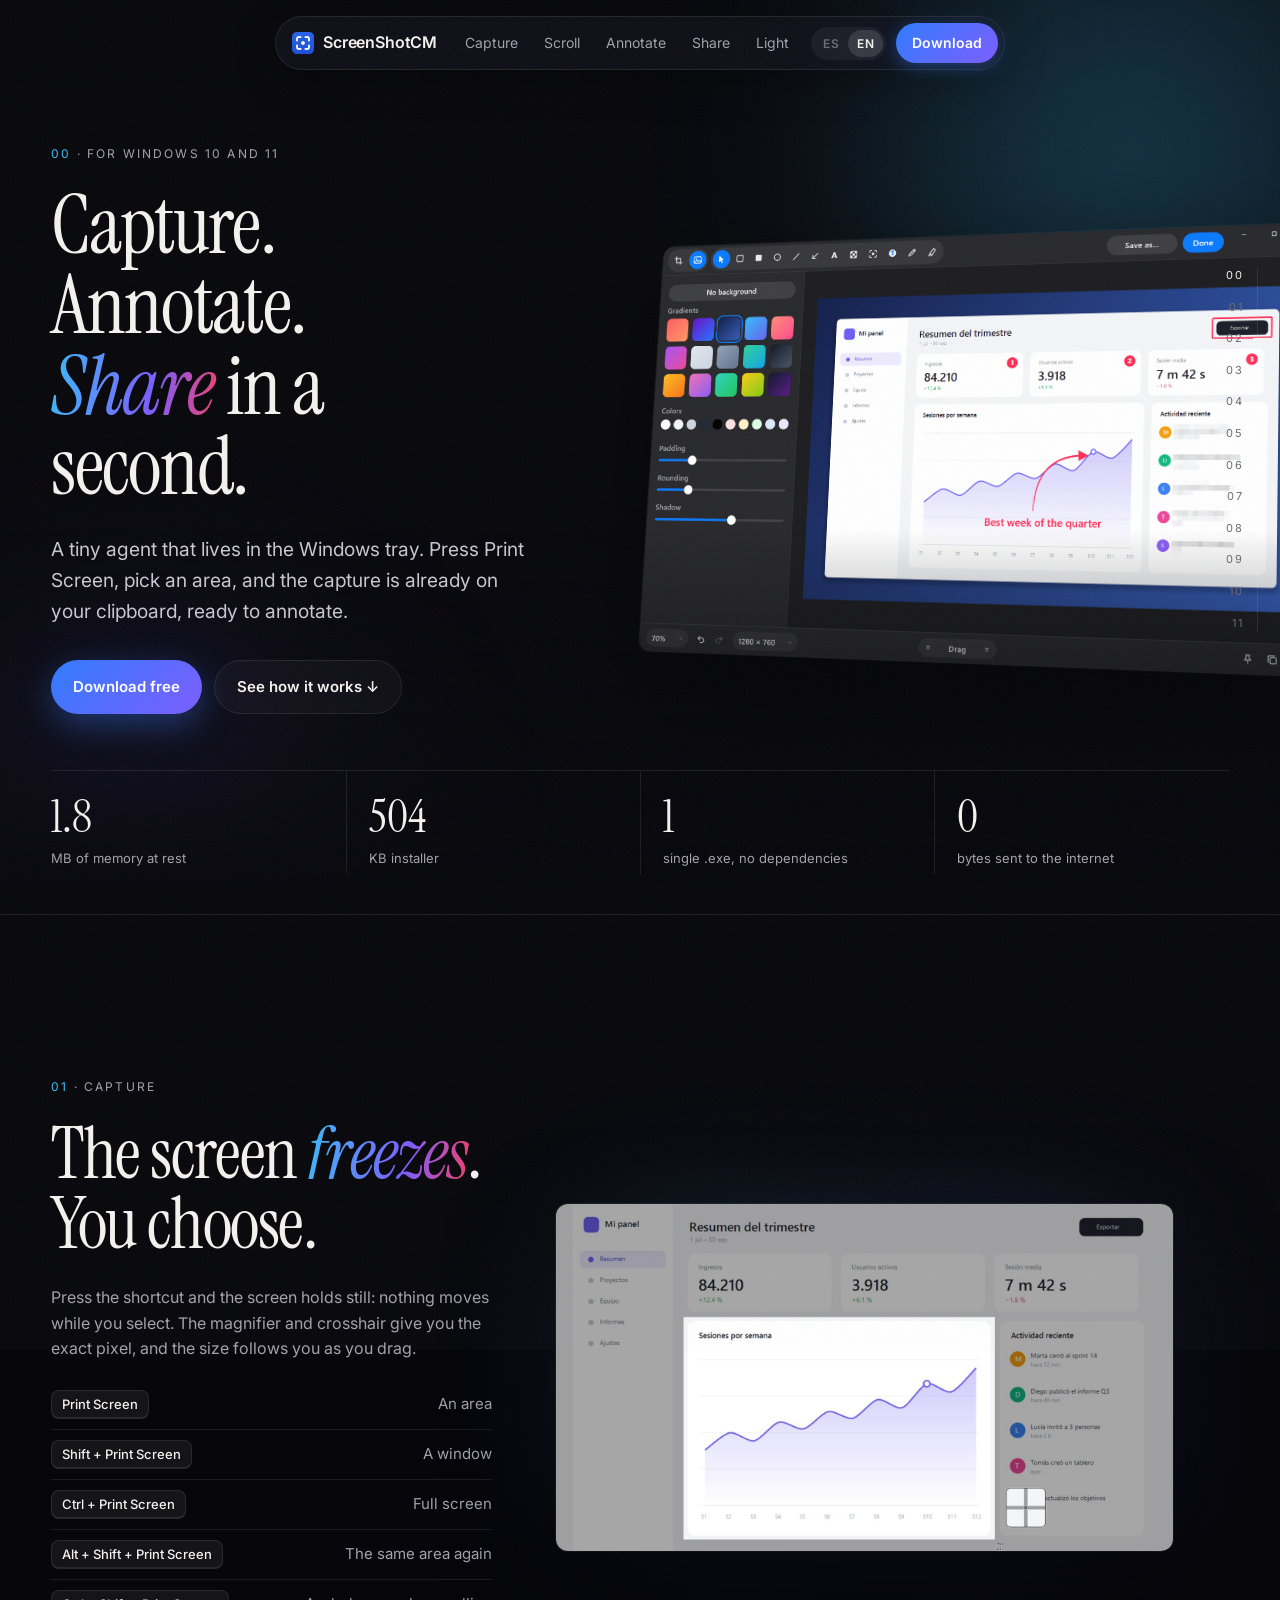
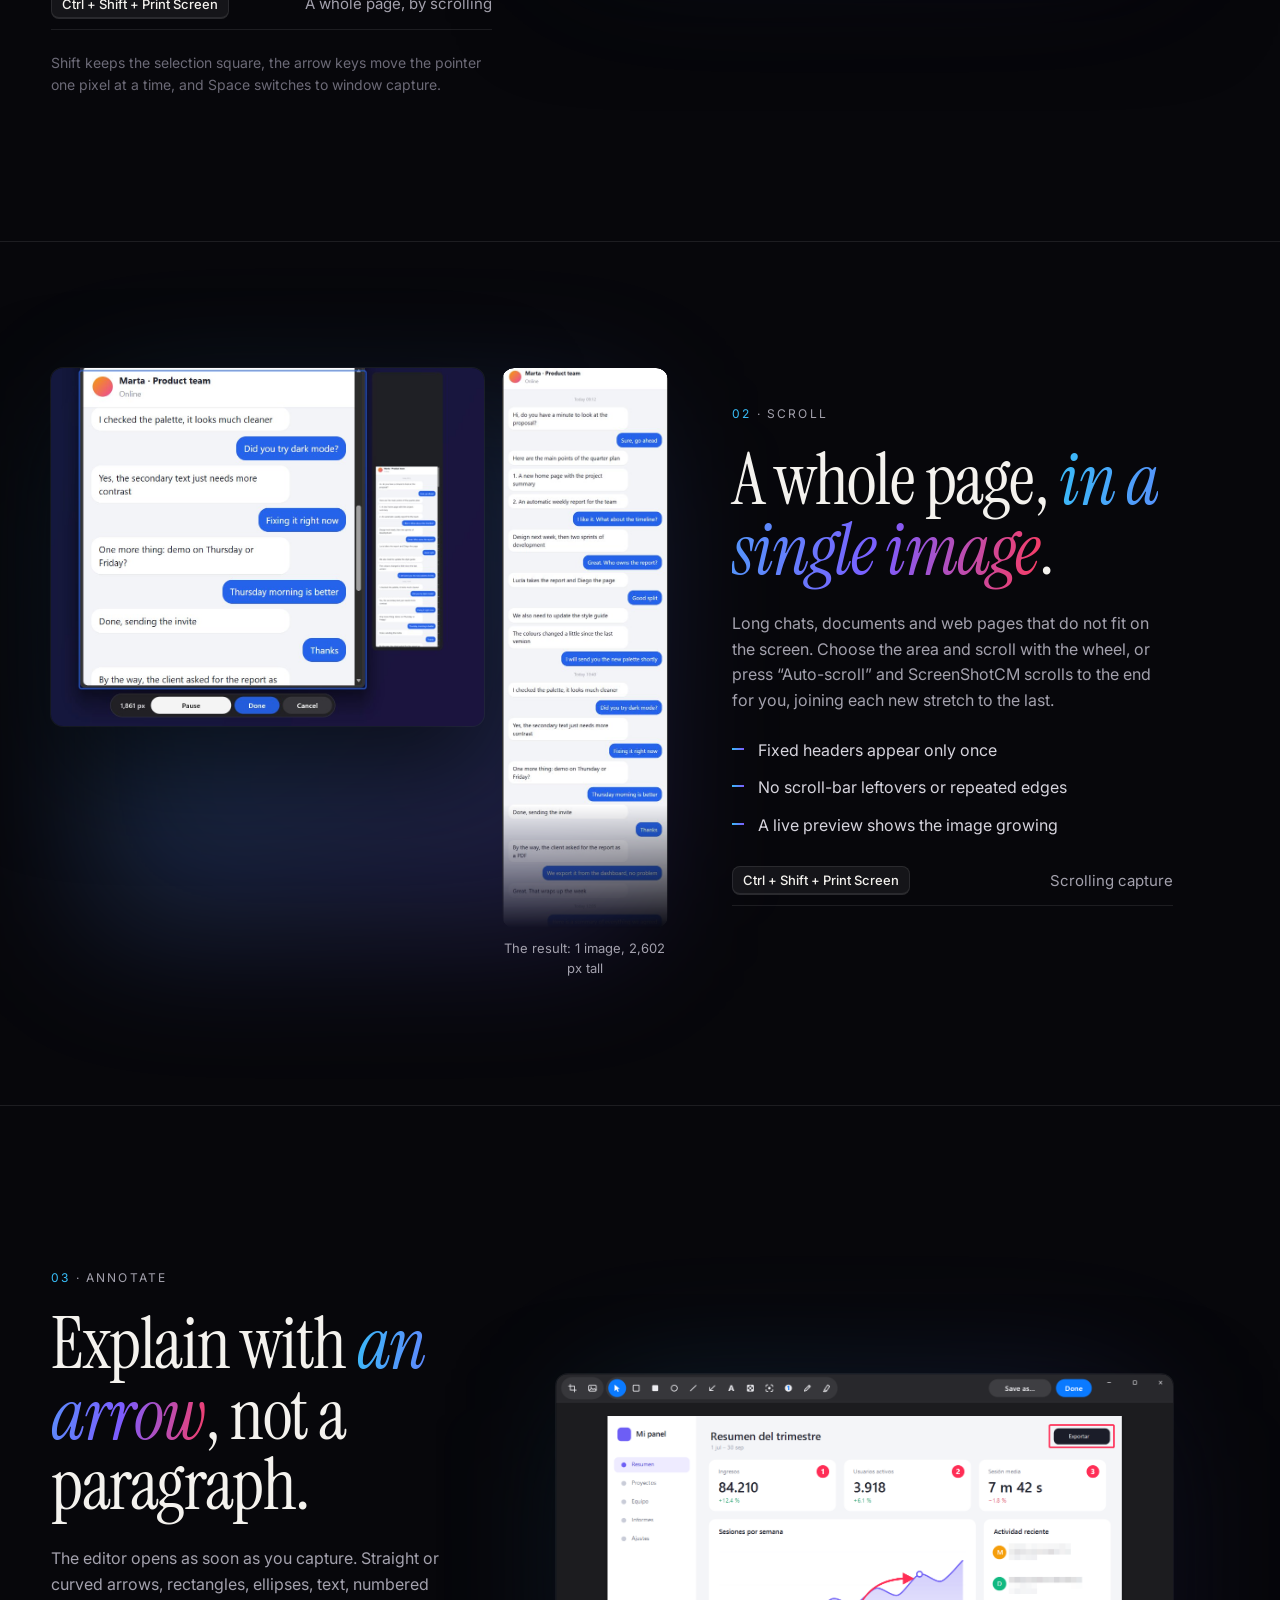
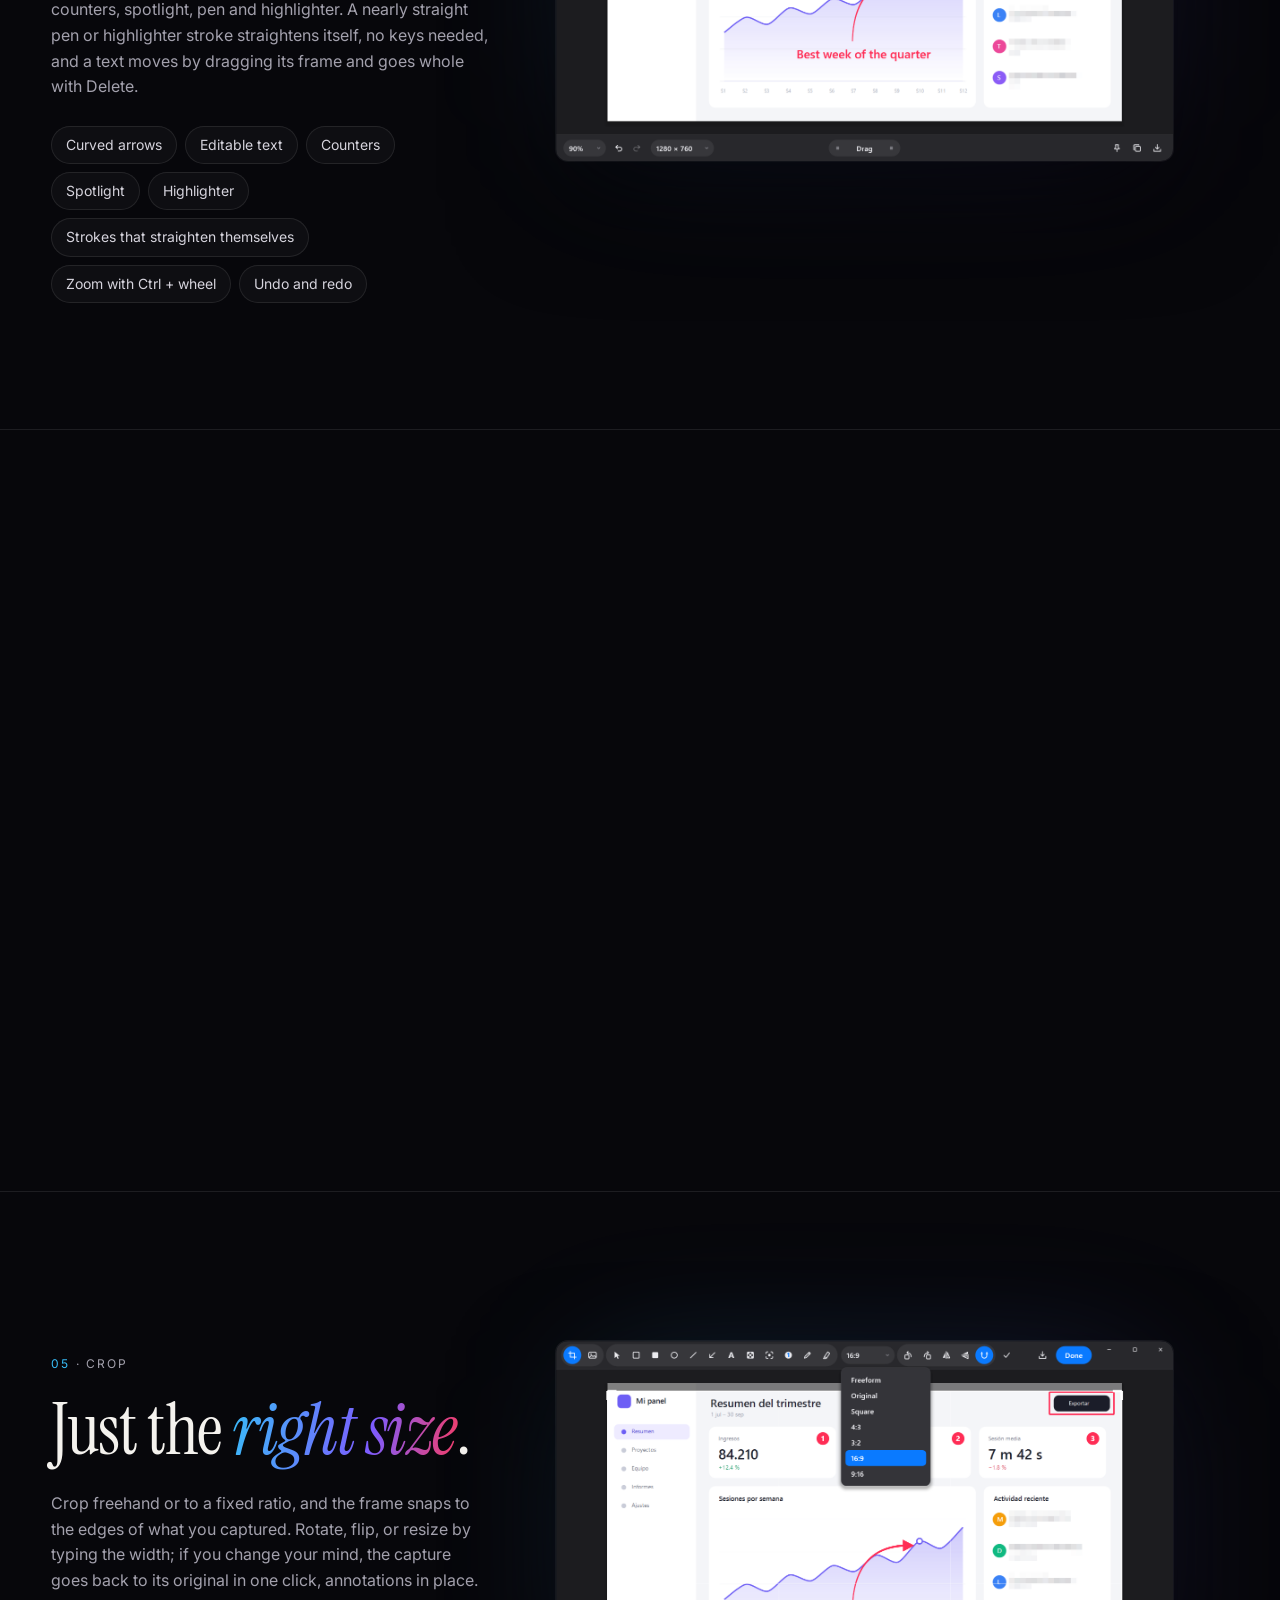
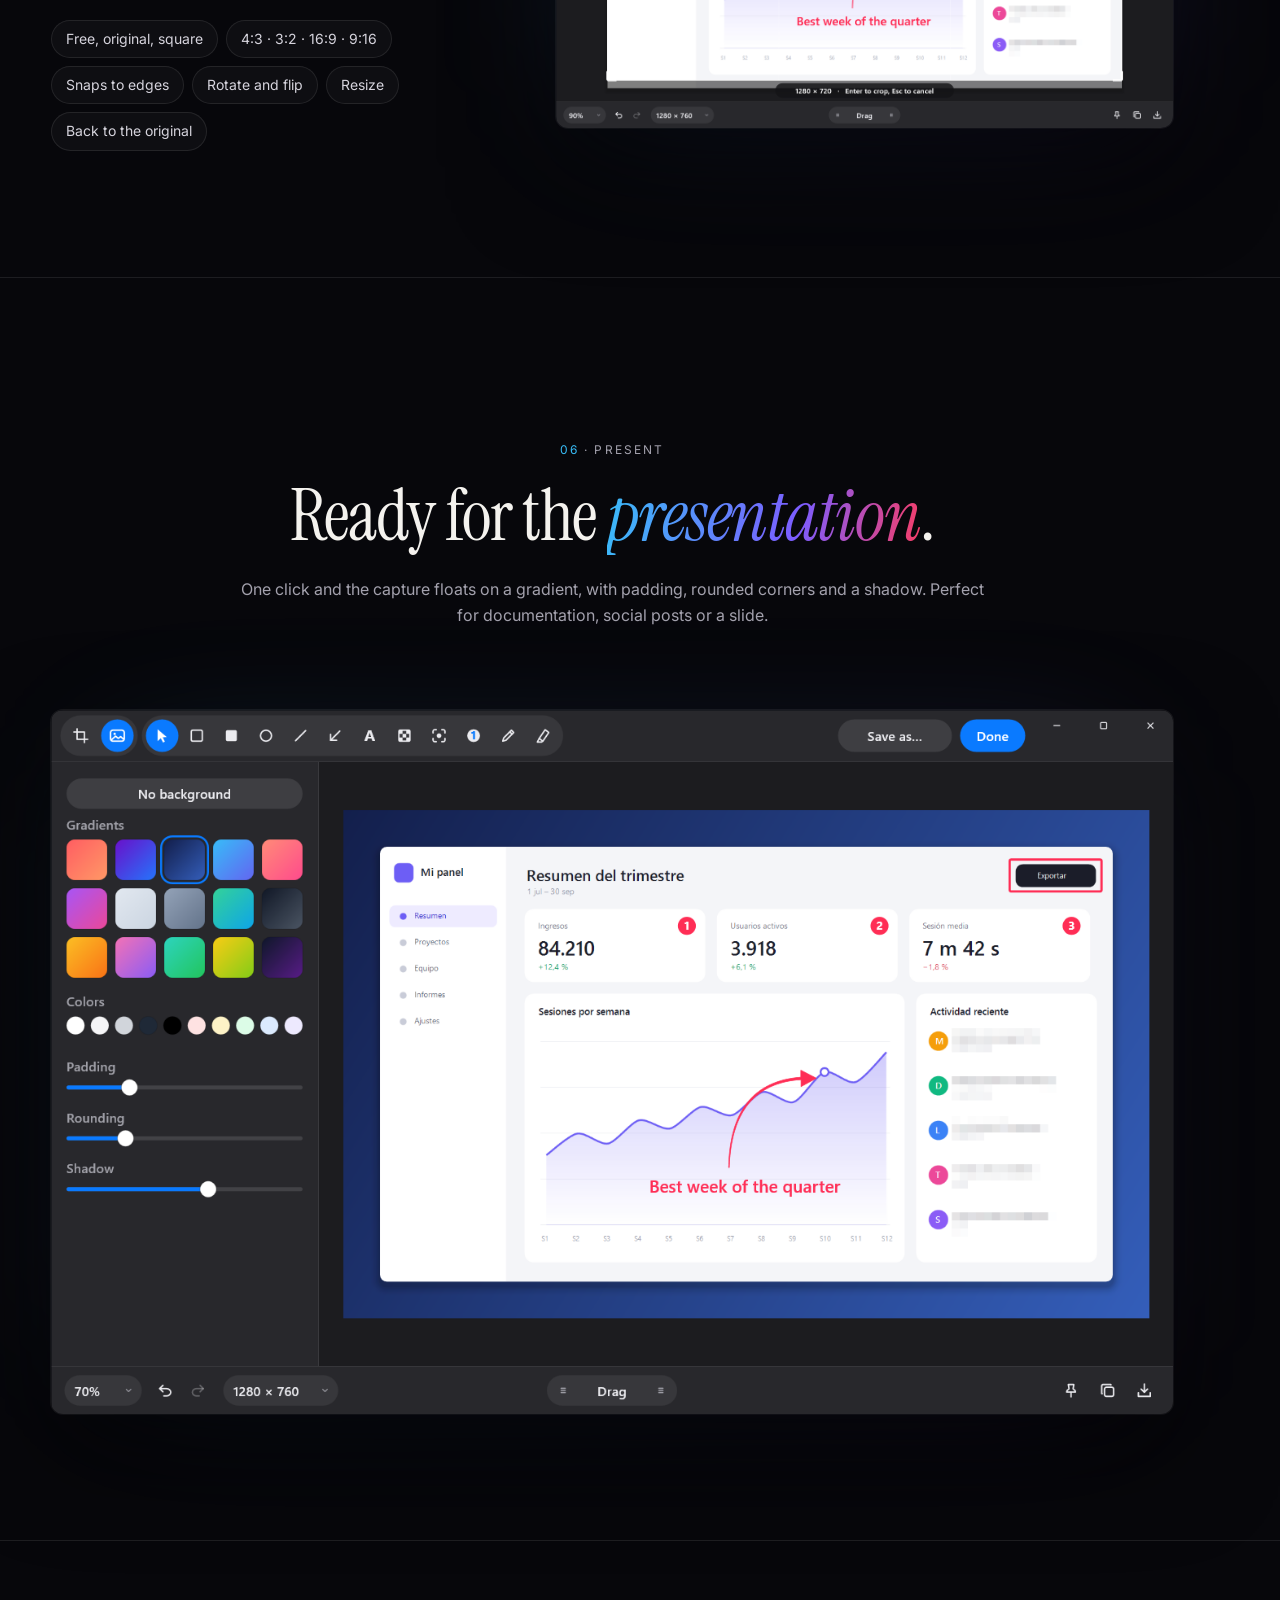
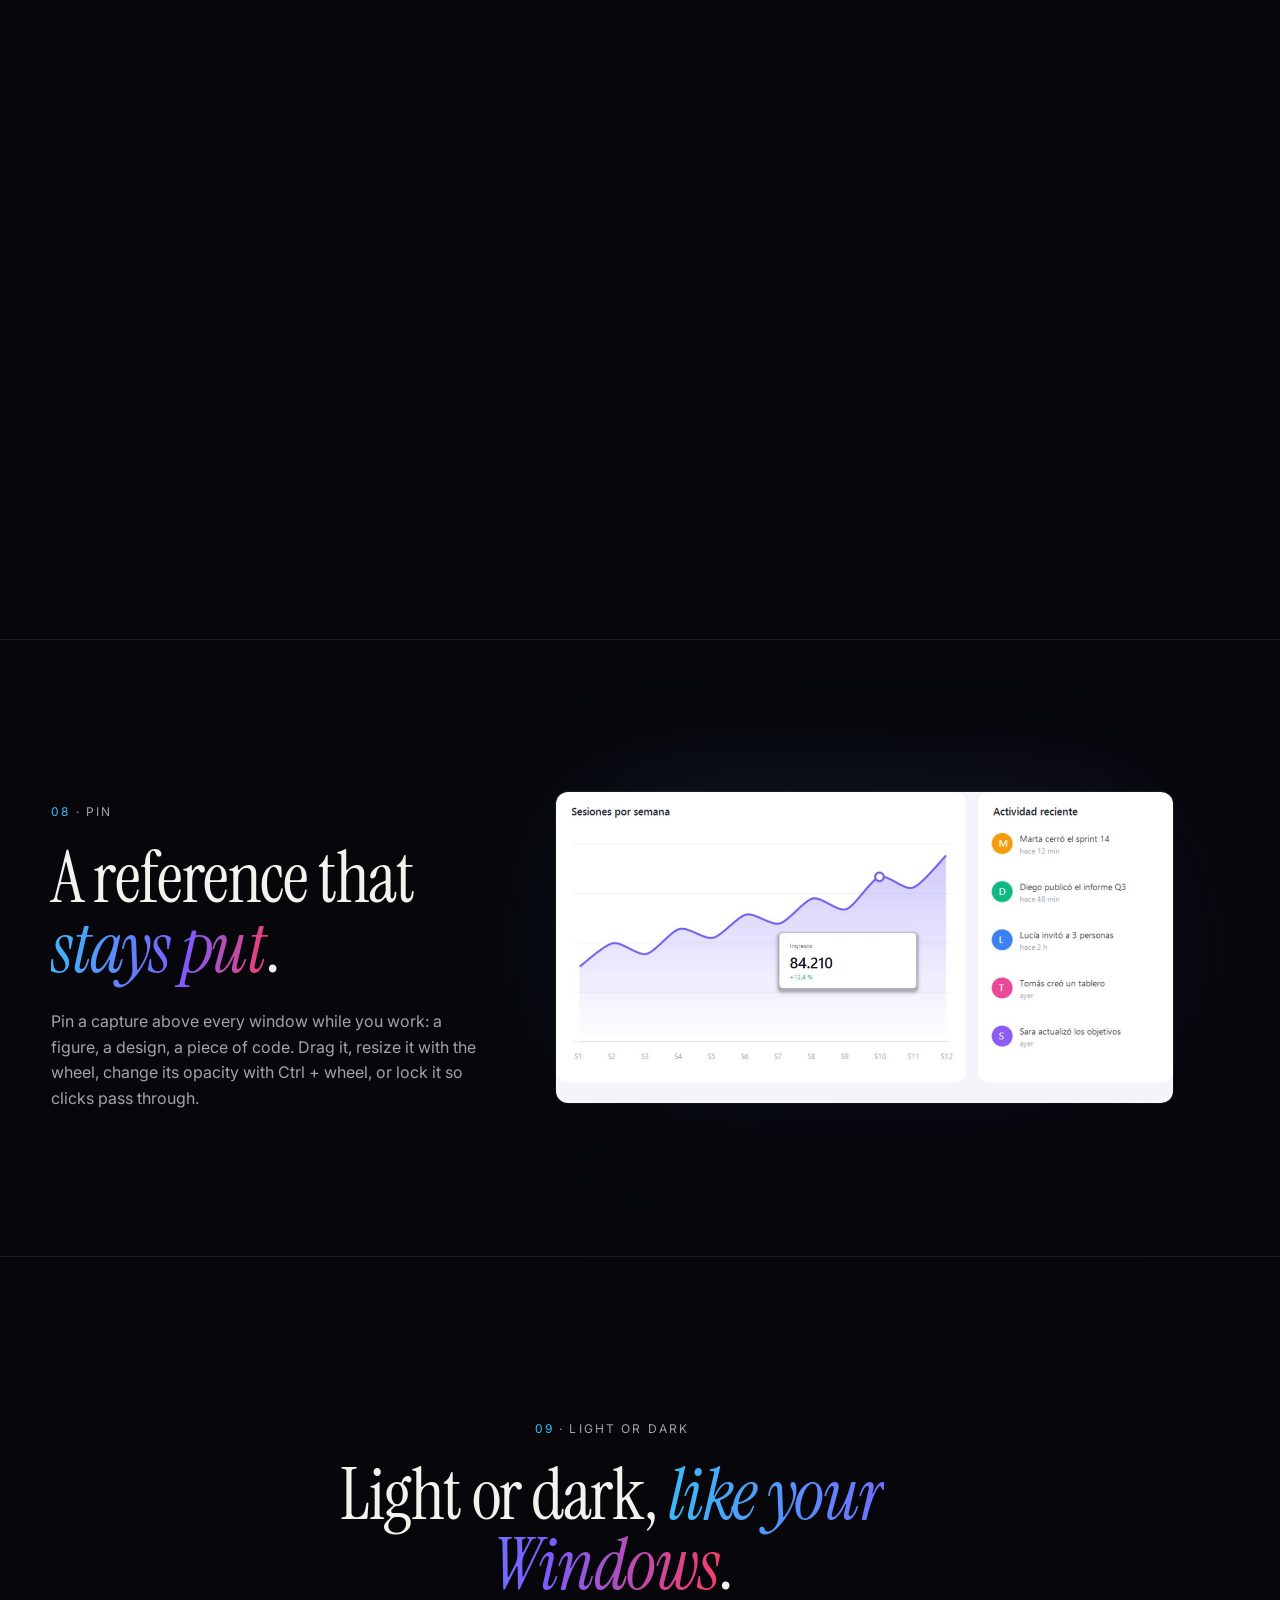
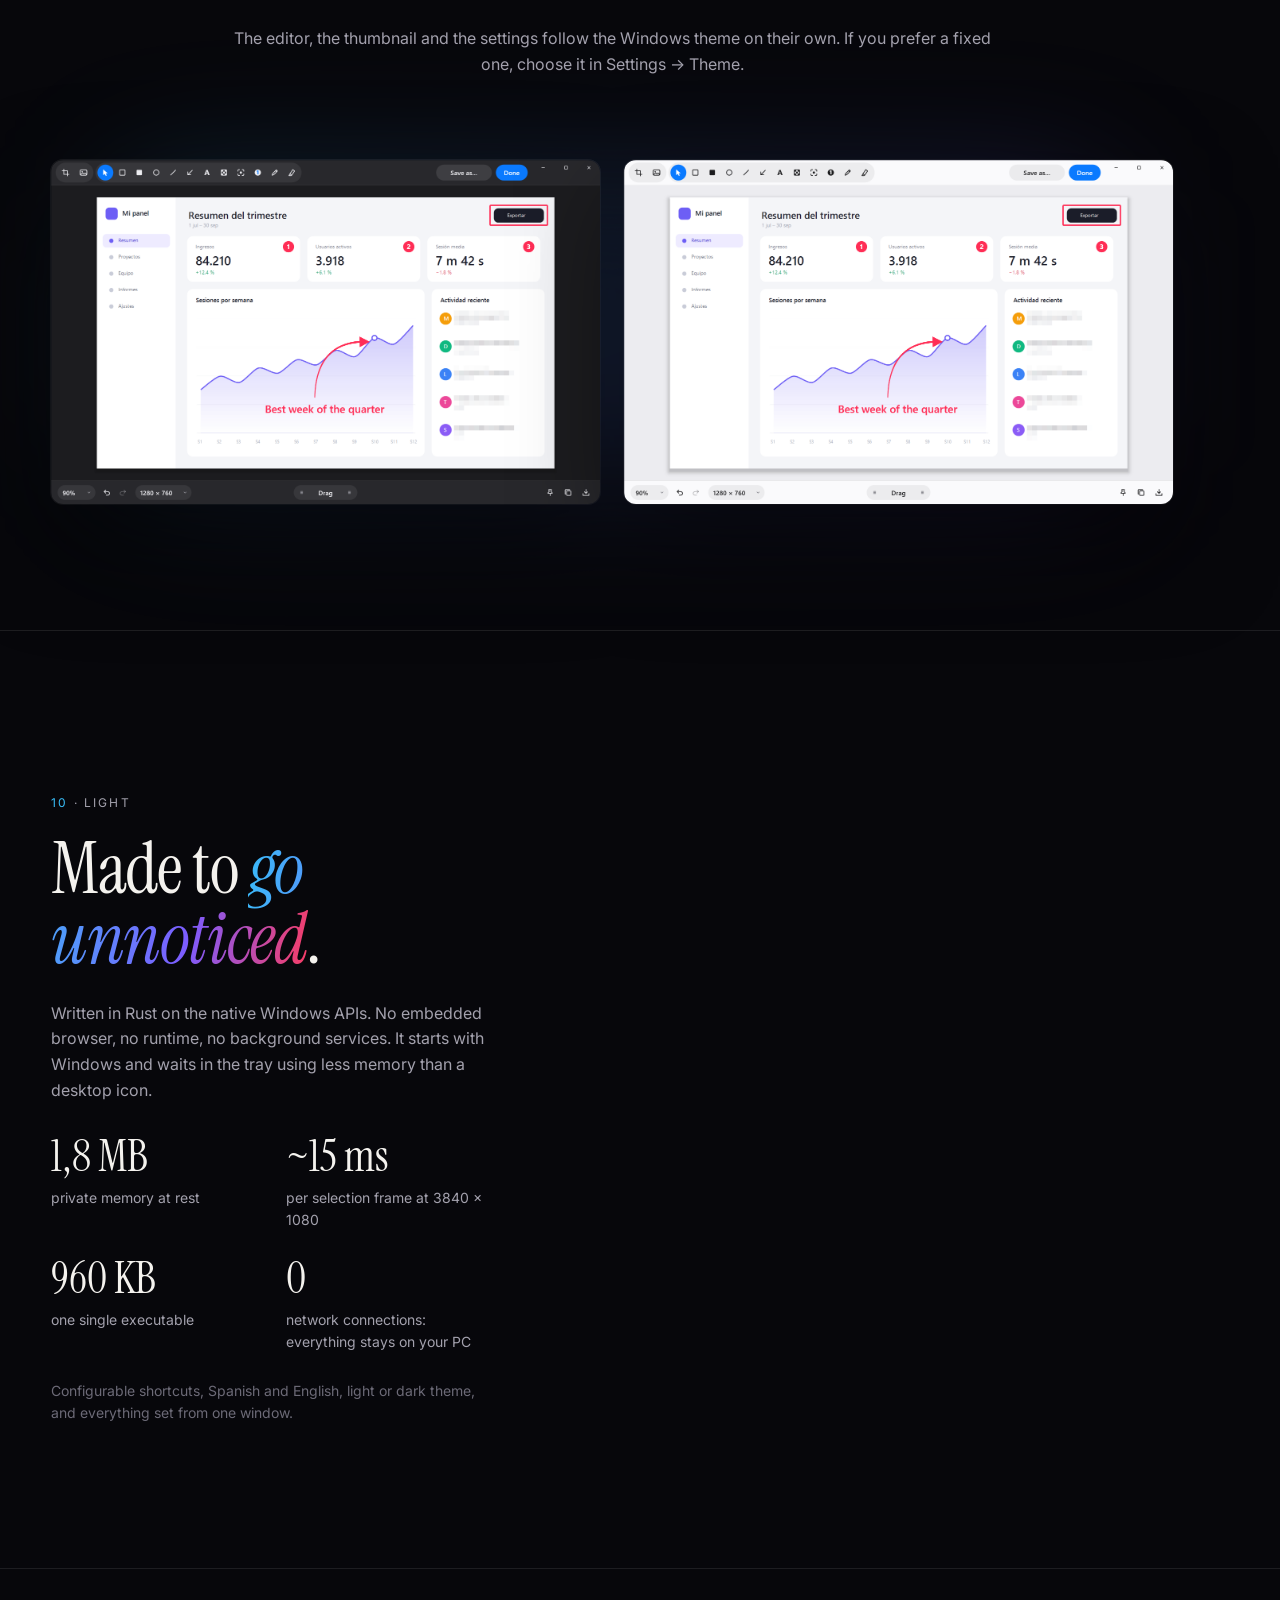
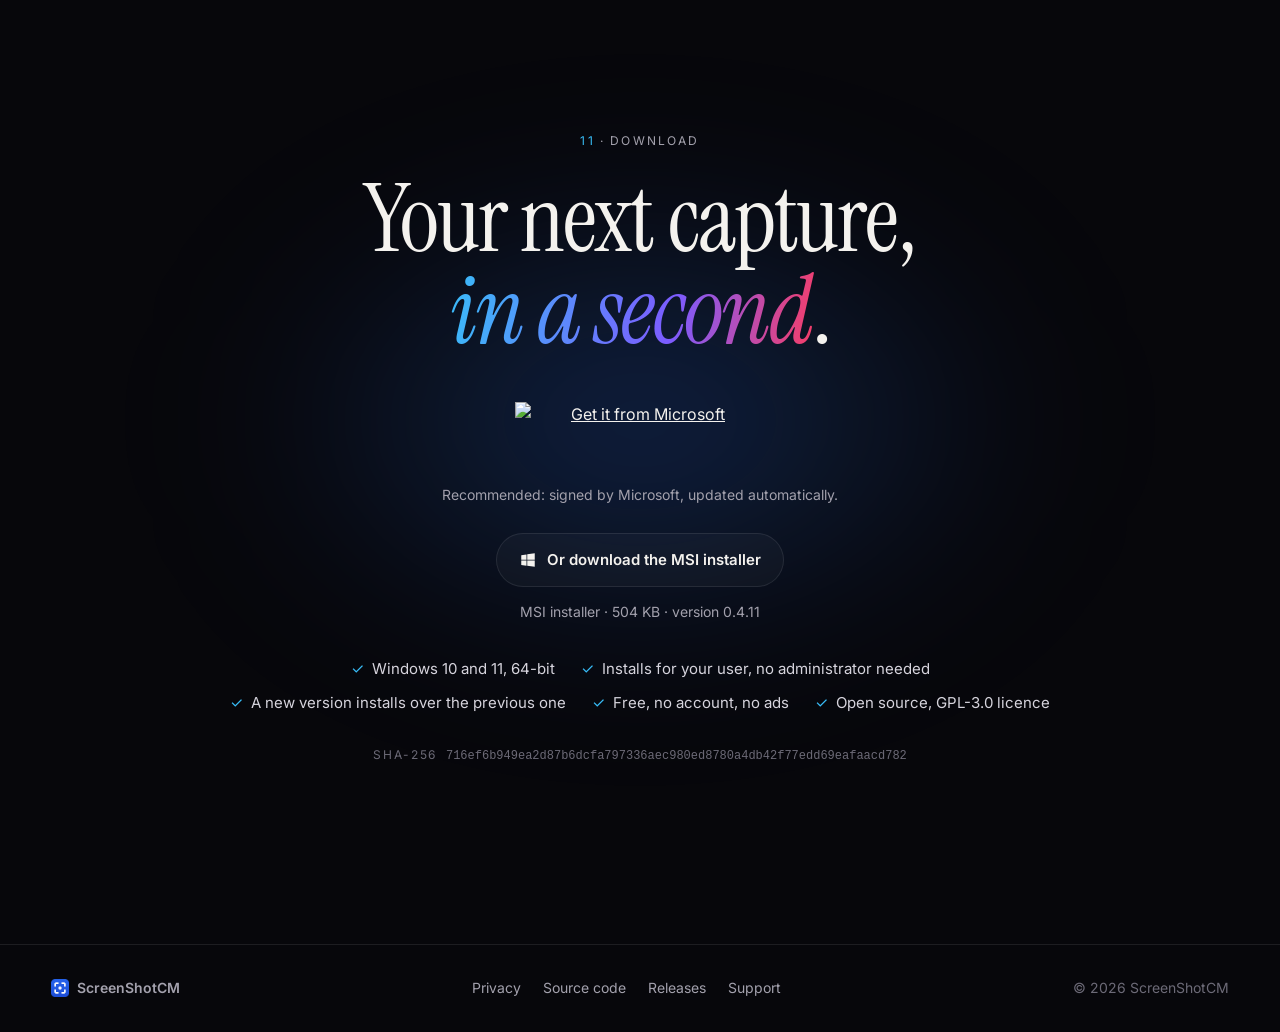
==== commit 36a4b796: "Site: Microsoft Store badge first, MSI as the alternative; new address The site now lives at https:/" ====
--- a/index.html
+++ b/index.html
@@ -8,7 +8,7 @@
   <meta name="theme-color" content="#07070b">
   <meta property="og:title" content="ScreenShotCM">
   <meta property="og:description" content="Capturas de pantalla y anotación para Windows 10 y 11.">
-  <meta property="og:image" content="https://cmonroyp.github.io/screenshotcm-web/assets/img/es/background.png">
+  <meta property="og:image" content="https://screenshotcm.github.io/assets/img/es/background.png">
   <meta property="og:type" content="website">
   <link rel="icon" type="image/png" href="assets/icon-44.png">
   <link rel="apple-touch-icon" href="assets/icon-150.png">
@@ -279,9 +279,14 @@
       <div class="glow glow-c"></div>
       <p class="eyebrow"><span>11</span> · <span data-i18n="nav.download">Descargar</span></p>
       <h2 data-i18n="dl.title">Tu próxima captura,<br><em>en un segundo</em>.</h2>
-      <a class="btn btn-primary btn-xl" href="https://github.com/cmonroyp/screenshotcm-web/releases/latest/download/ScreenShotCM.msi">
-        <svg viewBox="0 0 24 24" width="20" height="20" aria-hidden="true"><path fill="currentColor" d="M3 5.5 10 4.5v7H3zm8-1.15L21 3v8.5H11zM3 12.5h7v7l-7-1zm8 0h10V21l-10-1.4z"/></svg>
-        <span data-i18n="dl.button">Descargar para Windows</span>
+      <a class="store-badge" href="https://apps.microsoft.com/detail/9P0HHRD6G2QL?mode=direct">
+        <img data-only="es" src="https://get.microsoft.com/images/es%20dark.svg" width="250" height="68" alt="Obtener en Microsoft Store">
+        <img data-only="en" src="https://get.microsoft.com/images/en-us%20dark.svg" width="250" height="68" alt="Get it from Microsoft">
+      </a>
+      <p class="dl-note" data-i18n="dl.store">Recomendado: firmado por Microsoft y con actualizaciones automáticas.</p>
+      <a class="btn btn-ghost" href="https://github.com/screenshotcm/screenshotcm.github.io/releases/latest/download/ScreenShotCM.msi">
+        <svg viewBox="0 0 24 24" width="18" height="18" aria-hidden="true"><path fill="currentColor" d="M3 5.5 10 4.5v7H3zm8-1.15L21 3v8.5H11zM3 12.5h7v7l-7-1zm8 0h10V21l-10-1.4z"/></svg>
+        <span data-i18n="dl.button">O descarga el instalador MSI</span>
       </a>
       <p class="dl-meta"><span data-i18n="dl.meta">Instalador MSI · 504 KB · versión</span> <span data-version>0.4.11</span></p>
       <ul class="dl-facts">
@@ -302,9 +307,9 @@
     </div>
     <nav>
       <a href="privacy.html" data-i18n="foot.privacy">Privacidad</a>
-      <a href="https://github.com/cmonroyp/ScreenShotCM" data-i18n="foot.source">Código fuente</a>
-      <a href="https://github.com/cmonroyp/screenshotcm-web/releases" data-i18n="foot.releases">Versiones</a>
-      <a href="https://github.com/cmonroyp/screenshotcm-web/issues" data-i18n="foot.support">Soporte</a>
+      <a href="https://github.com/screenshotcm/ScreenShotCM" data-i18n="foot.source">Código fuente</a>
+      <a href="https://github.com/screenshotcm/screenshotcm.github.io/releases" data-i18n="foot.releases">Versiones</a>
+      <a href="https://github.com/screenshotcm/screenshotcm.github.io/issues" data-i18n="foot.support">Soporte</a>
     </nav>
     <p>© 2026 ScreenShotCM</p>
   </footer>
--- a/assets/site.css
+++ b/assets/site.css
@@ -244,7 +244,11 @@
 }
 .glow-c { width: 70vw; height: 40vw; left: 15vw; top: 20%; background: radial-gradient(ellipse, rgba(47, 123, 255, .28), transparent 65%); }
 .download h2 { font-size: clamp(48px, 7.4vw, 116px); margin-bottom: 44px; }
-.dl-meta { margin: 22px 0 34px; font-size: 14px; }
+.store-badge { display: inline-block; border-radius: 10px; transition: transform .2s, filter .2s; }
+.store-badge:hover { transform: translateY(-2px); filter: brightness(1.12); }
+.store-badge img { display: block; width: 250px; height: auto; }
+.dl-note { margin: 14px 0 26px; font-size: 14px; }
+.dl-meta { margin: 14px 0 34px; font-size: 14px; }
 .dl-facts { list-style: none; padding: 0; margin: 0 auto 30px; display: flex; flex-wrap: wrap; justify-content: center; gap: 10px 26px; max-width: 900px; }
 .dl-facts li { color: #d6d4dd; font-size: 15px; }
 .dl-facts li::before { content: "✓"; color: var(--sky); margin-right: 8px; }
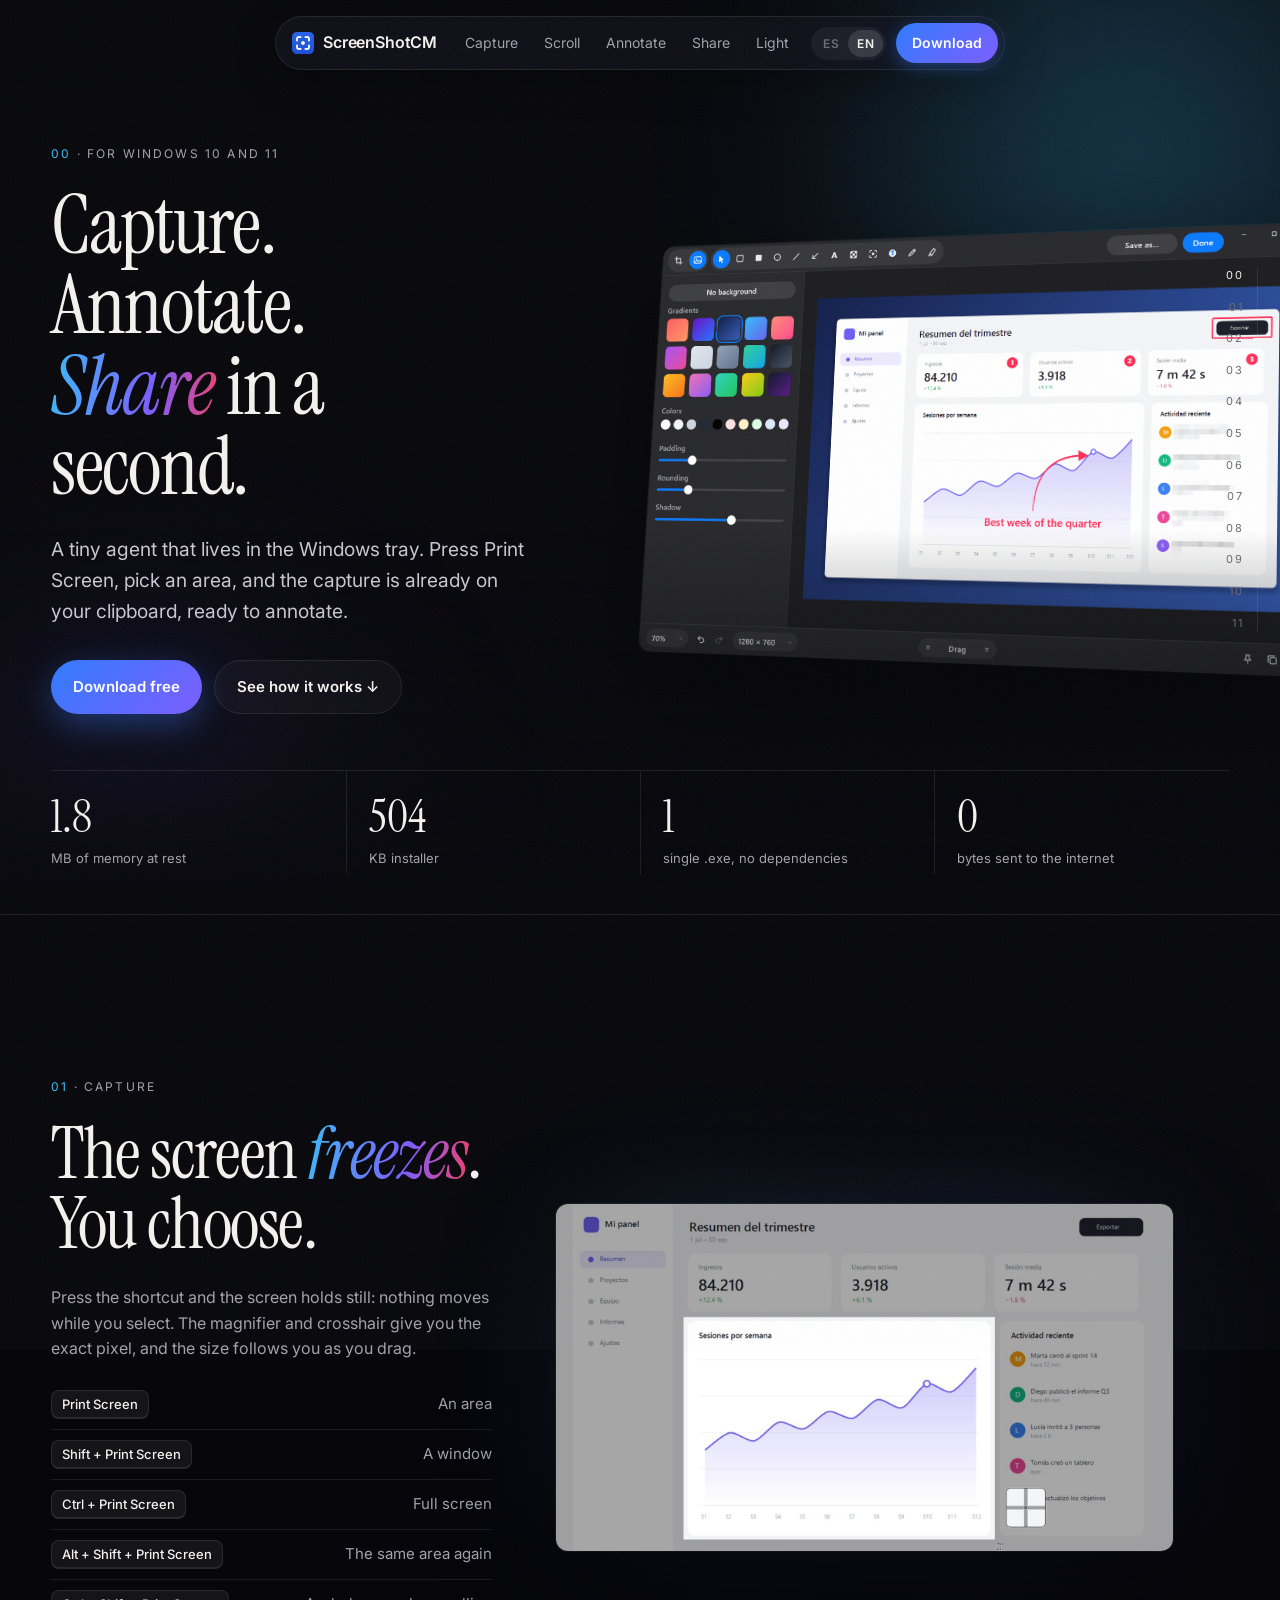
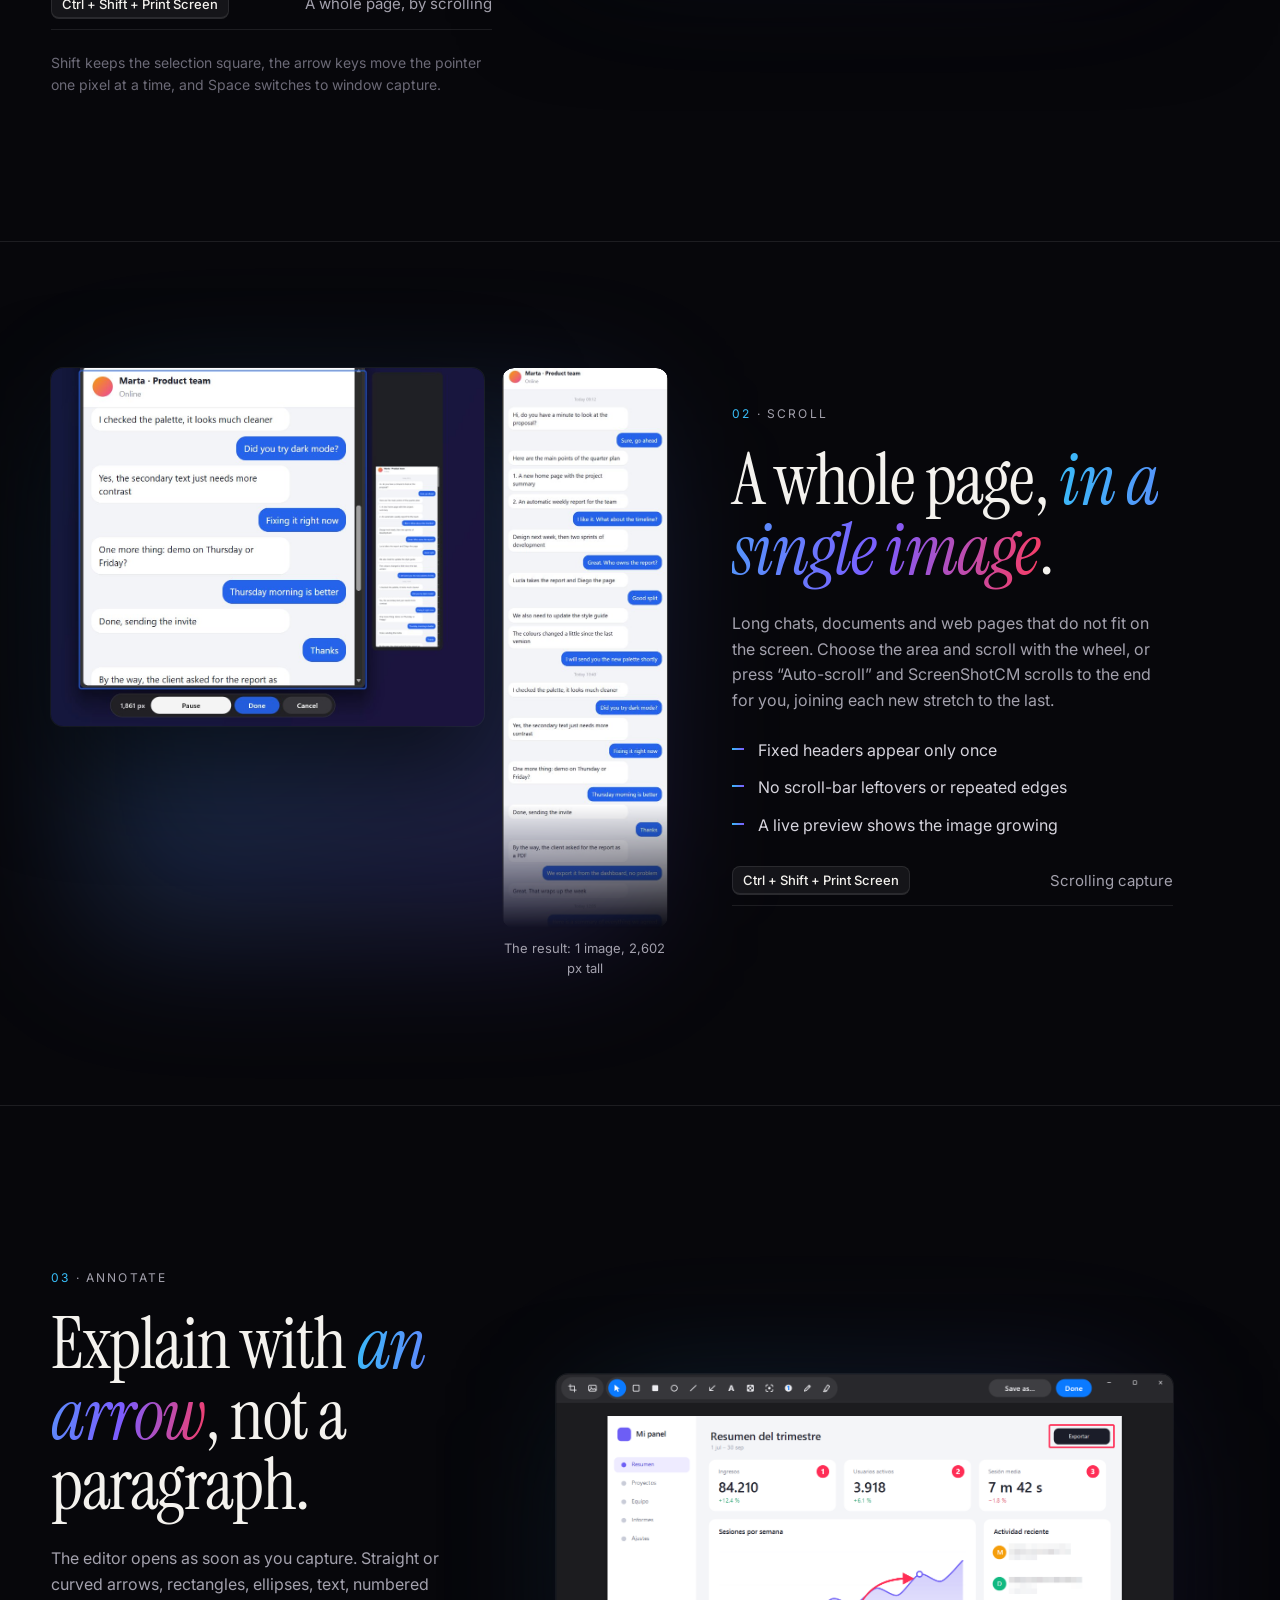
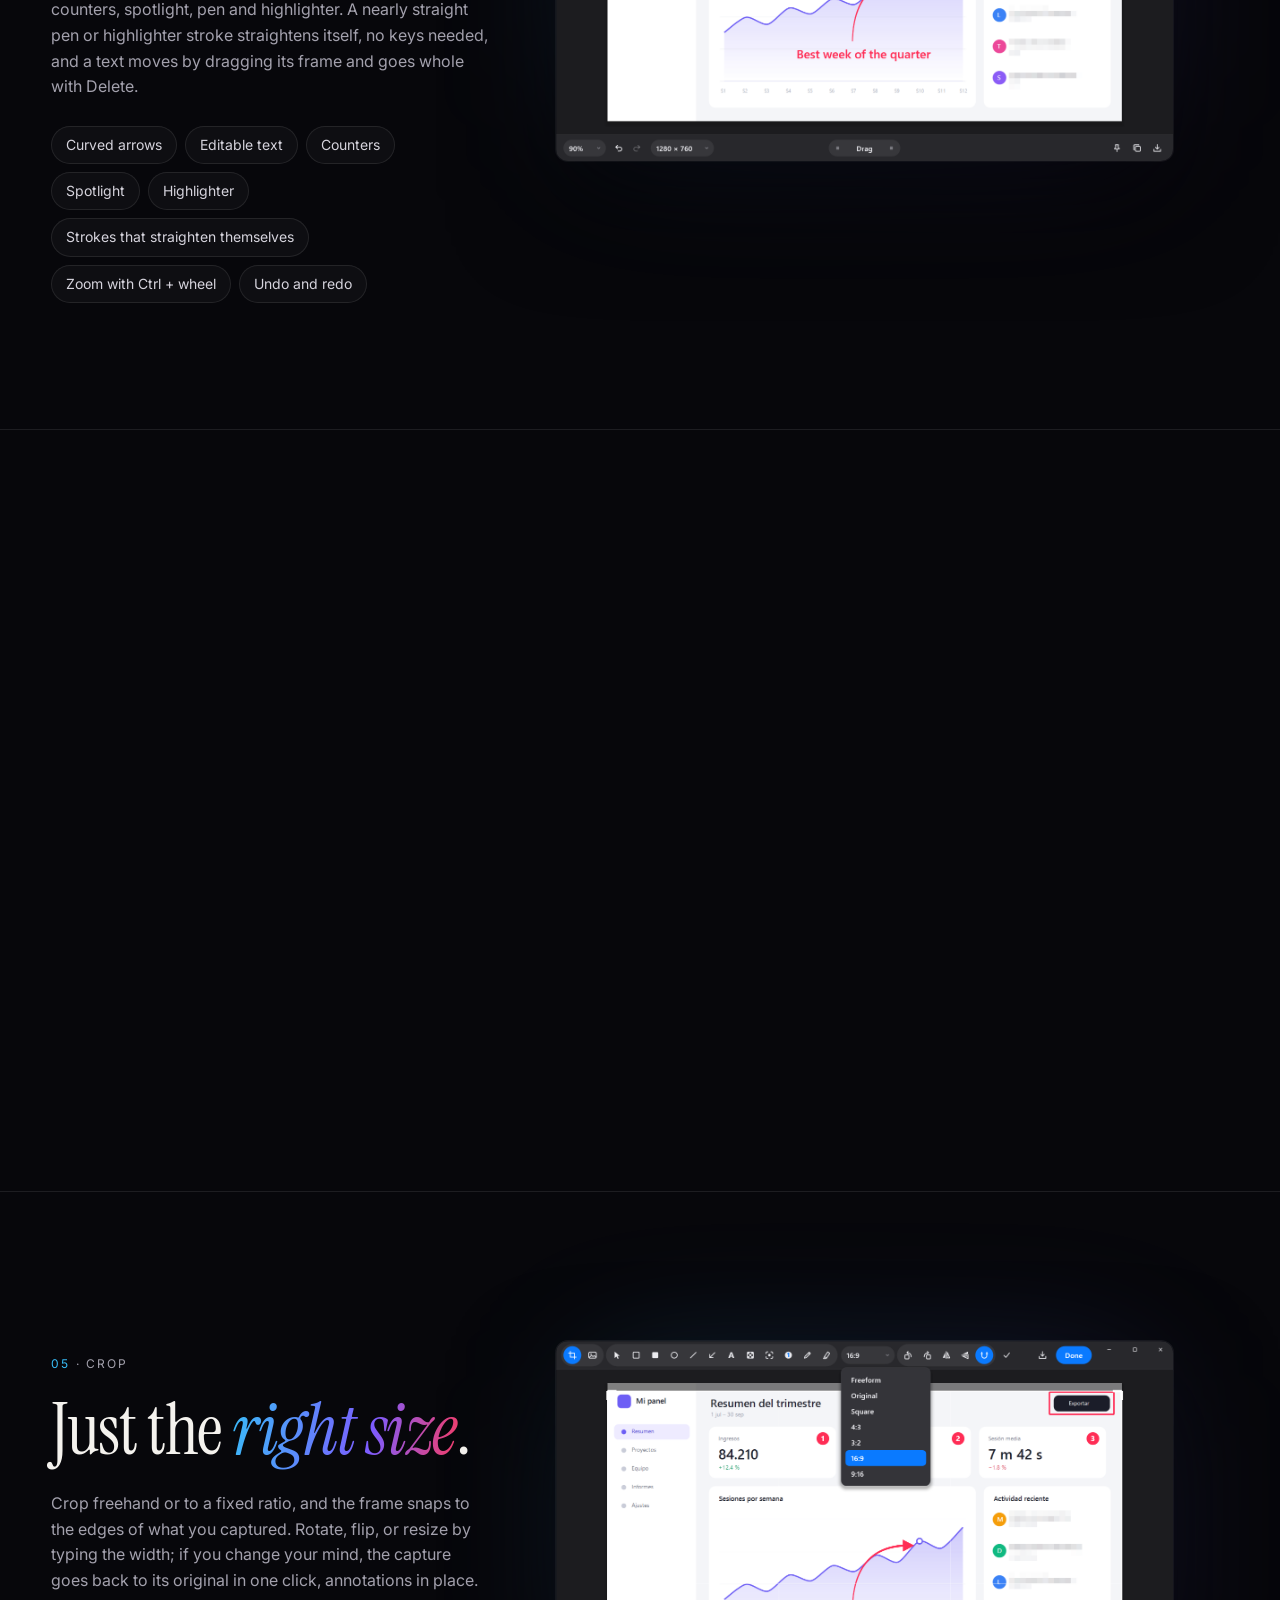
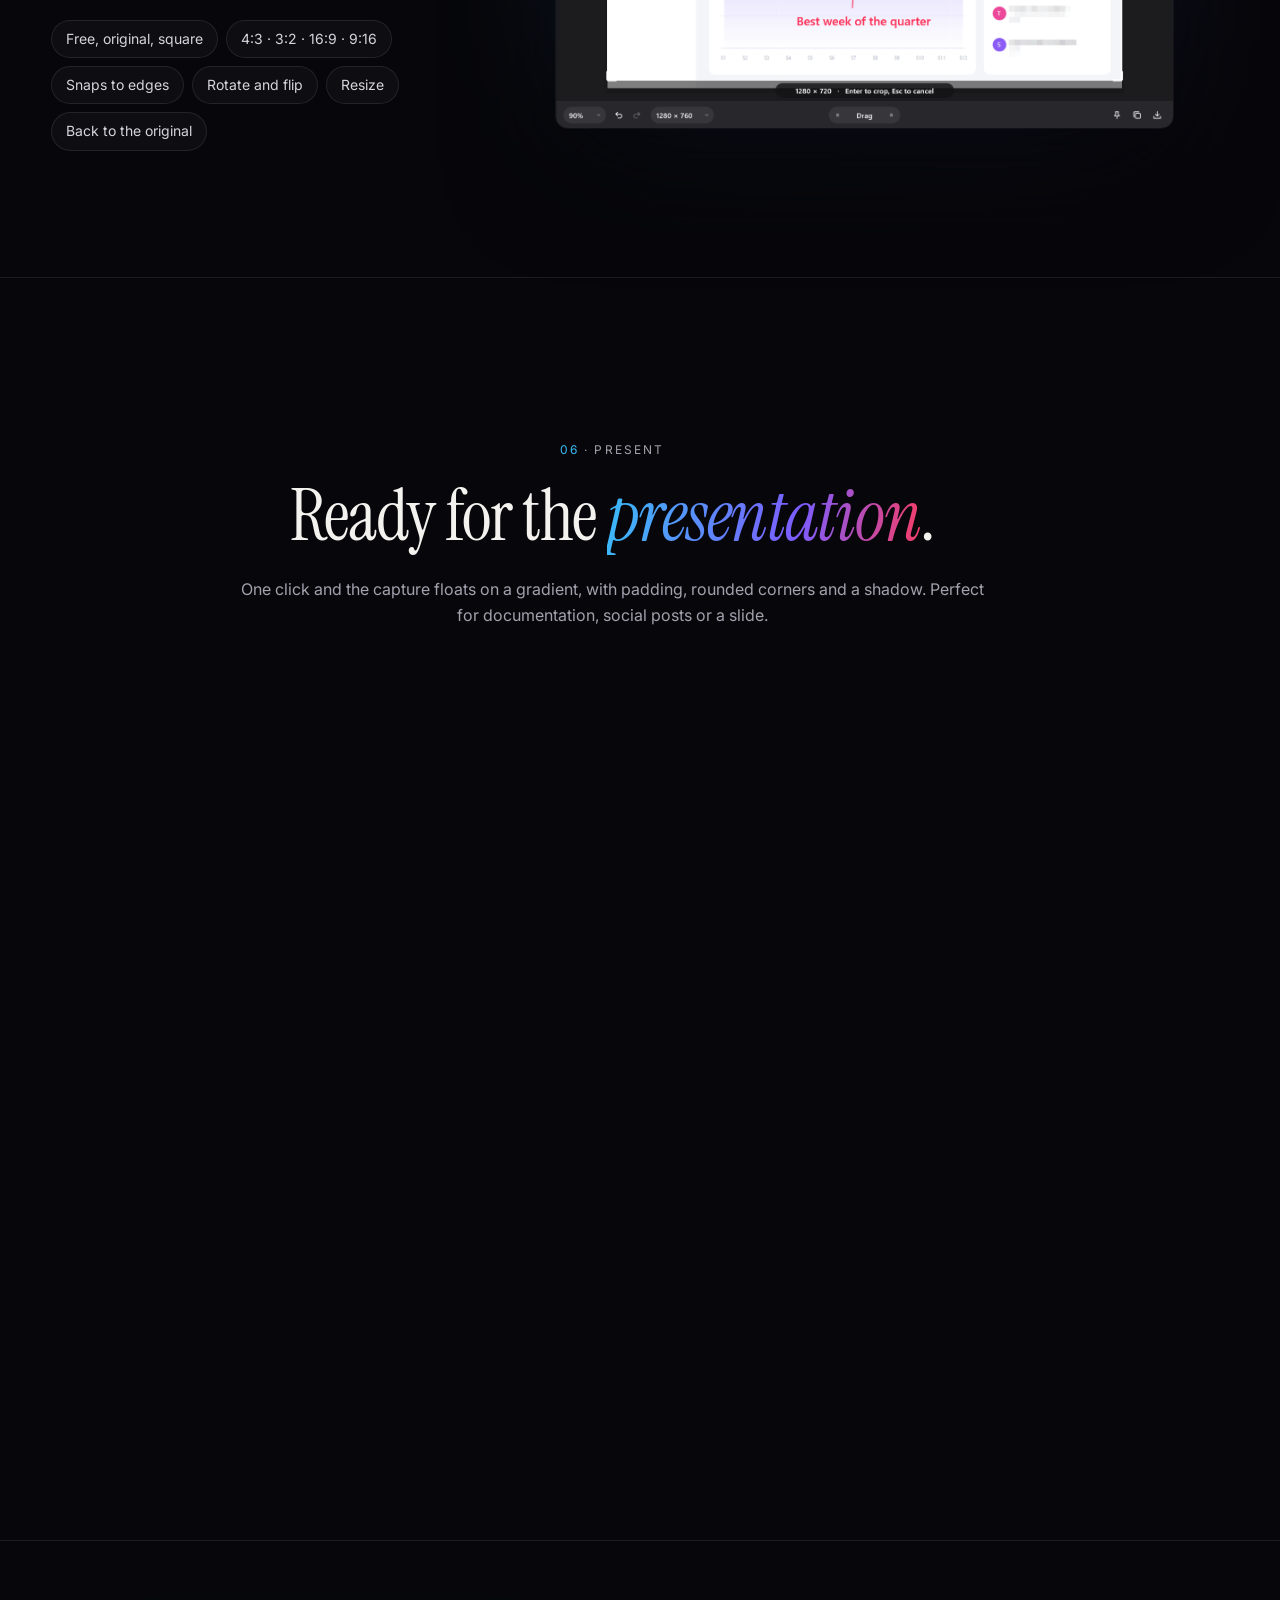
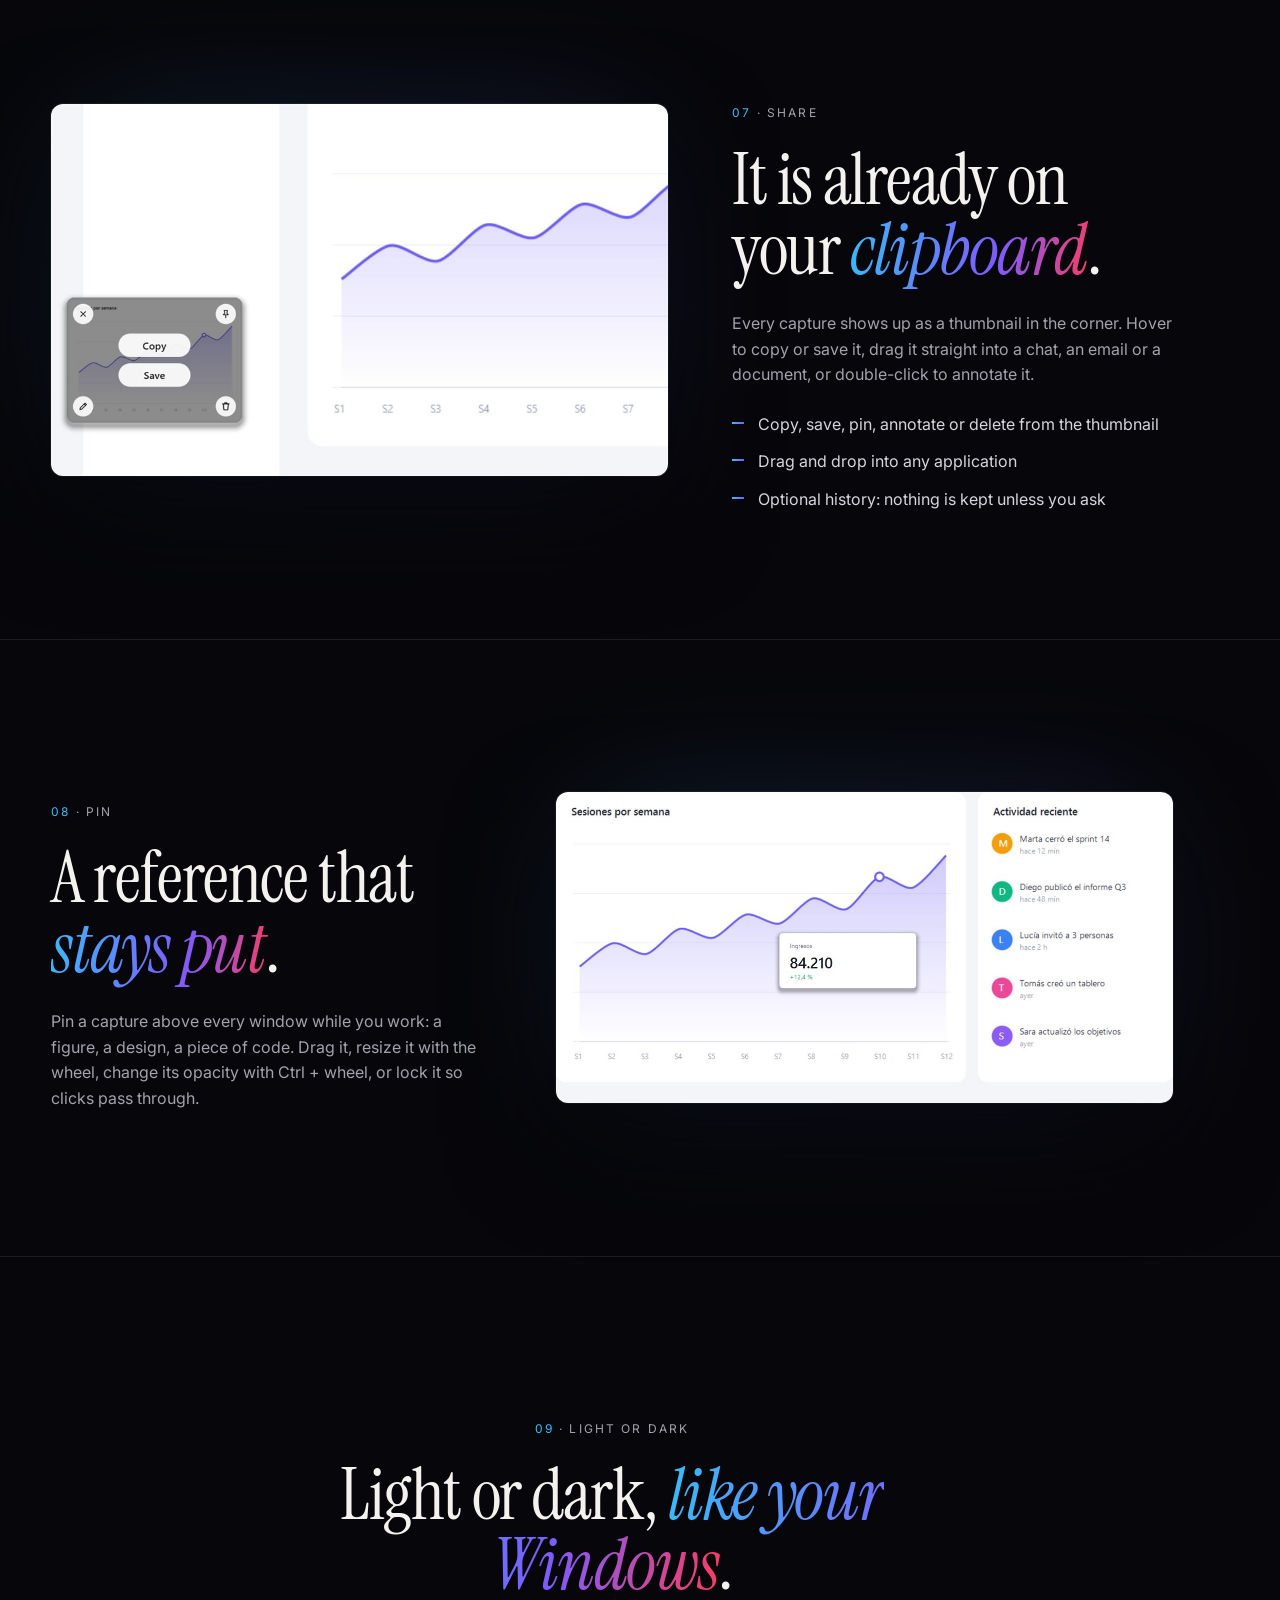
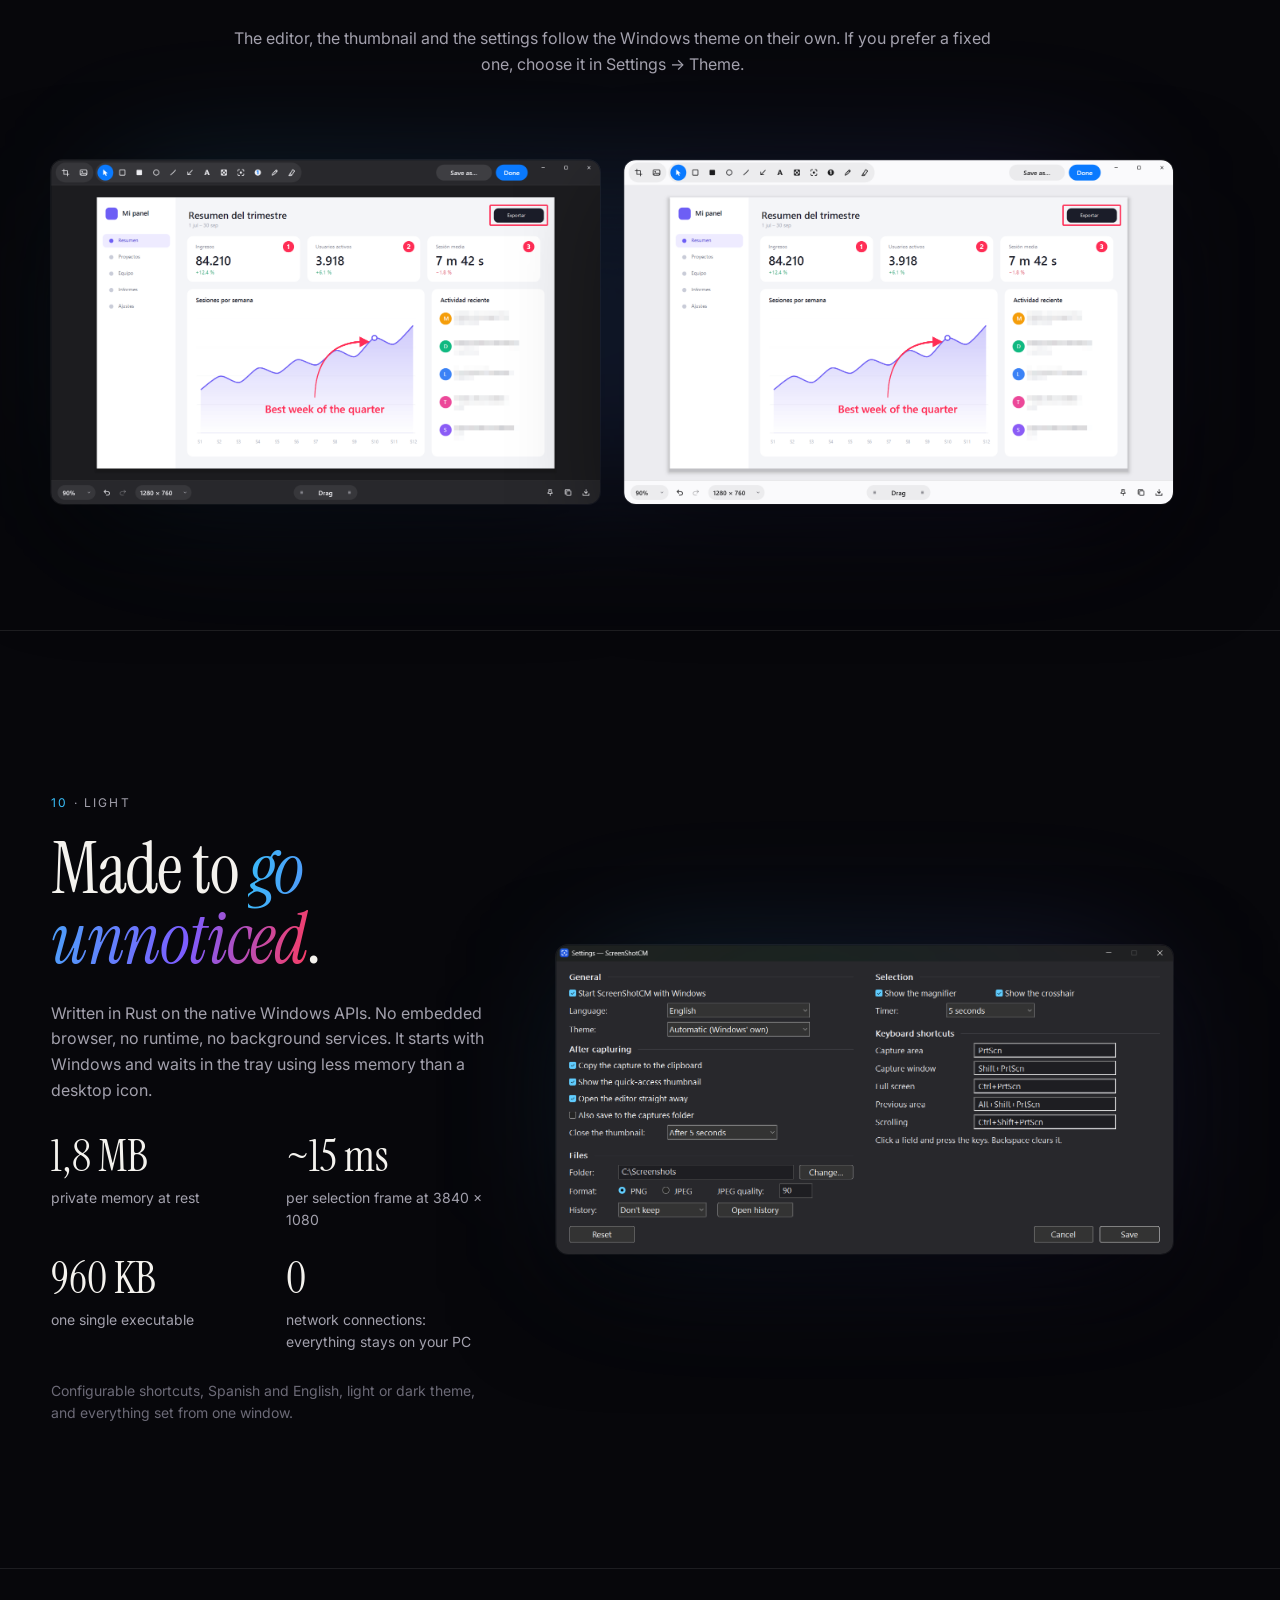
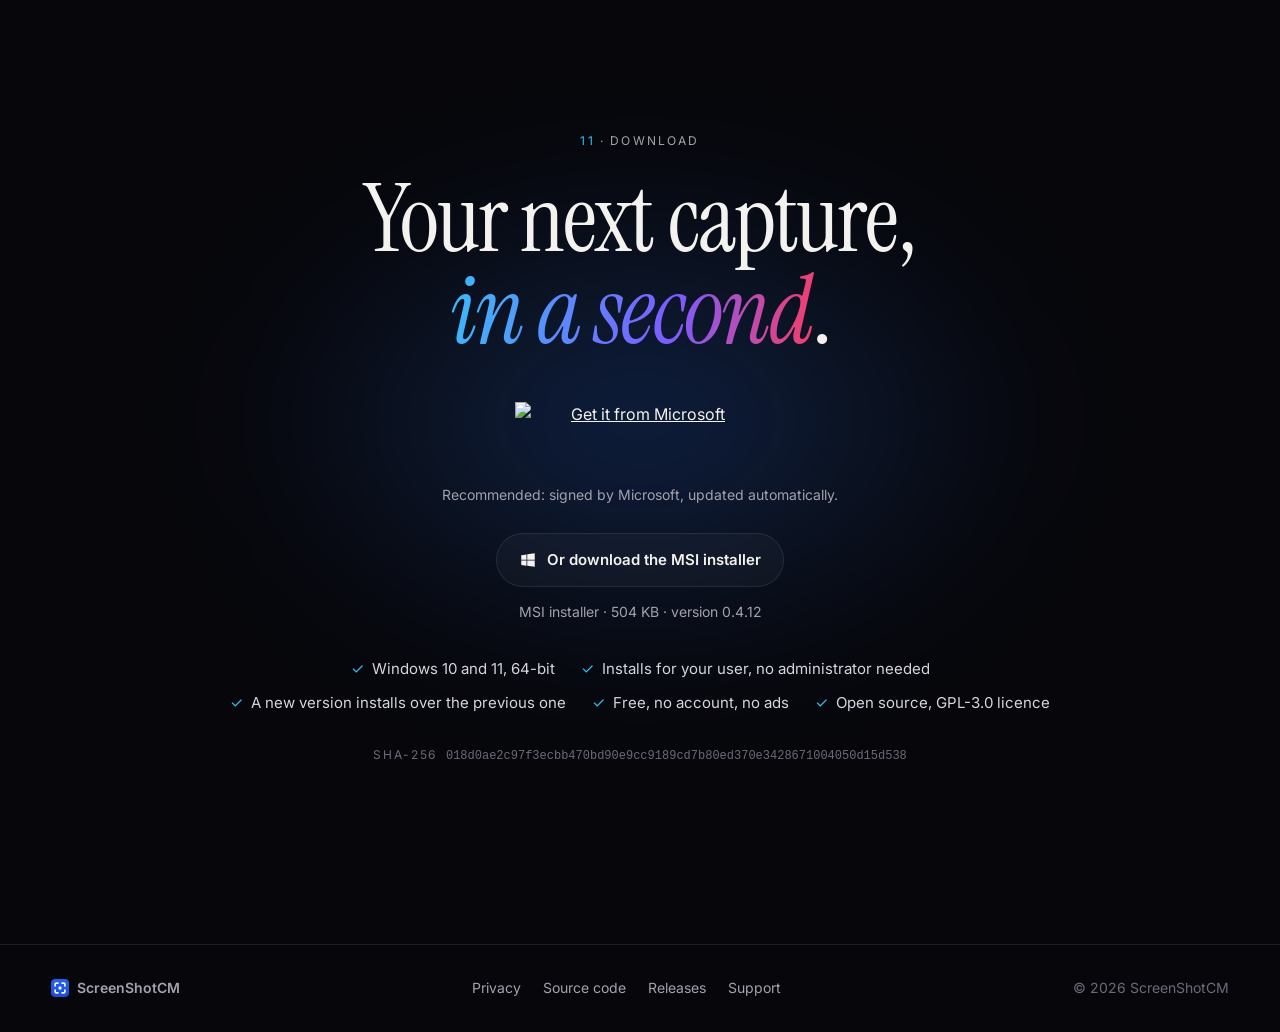
==== commit 6ddc7a5b: "Site: ScreenShotCM 0.4.12 Co-Authored-By: Claude Opus 5.5 <noreply@anthropic.com>" ====
--- a/index.html
+++ b/index.html
@@ -288,7 +288,7 @@
         <svg viewBox="0 0 24 24" width="18" height="18" aria-hidden="true"><path fill="currentColor" d="M3 5.5 10 4.5v7H3zm8-1.15L21 3v8.5H11zM3 12.5h7v7l-7-1zm8 0h10V21l-10-1.4z"/></svg>
         <span data-i18n="dl.button">O descarga el instalador MSI</span>
       </a>
-      <p class="dl-meta"><span data-i18n="dl.meta">Instalador MSI · 504 KB · versión</span> <span data-version>0.4.11</span></p>
+      <p class="dl-meta"><span data-i18n="dl.meta">Instalador MSI · 504 KB · versión</span> <span data-version>0.4.12</span></p>
       <ul class="dl-facts">
         <li data-i18n="dl.f1">Windows 10 y 11 de 64 bits</li>
         <li data-i18n="dl.f2">Se instala para tu usuario, sin pedir administrador</li>
@@ -296,7 +296,7 @@
         <li data-i18n="dl.f4">Gratis, sin cuenta y sin publicidad</li>
         <li data-i18n="dl.f5">Código abierto, licencia GPL-3.0</li>
       </ul>
-      <p class="sha"><span>SHA-256</span> <code data-sha>716ef6b949ea2d87b6dcfa797336aec980ed8780a4db42f77edd69eafaacd782</code></p>
+      <p class="sha"><span>SHA-256</span> <code data-sha>018d0ae2c97f3ecbb470bd90e9cc9189cd7b80ed370e3428671004050d15d538</code></p>
     </section>
   </main>
 
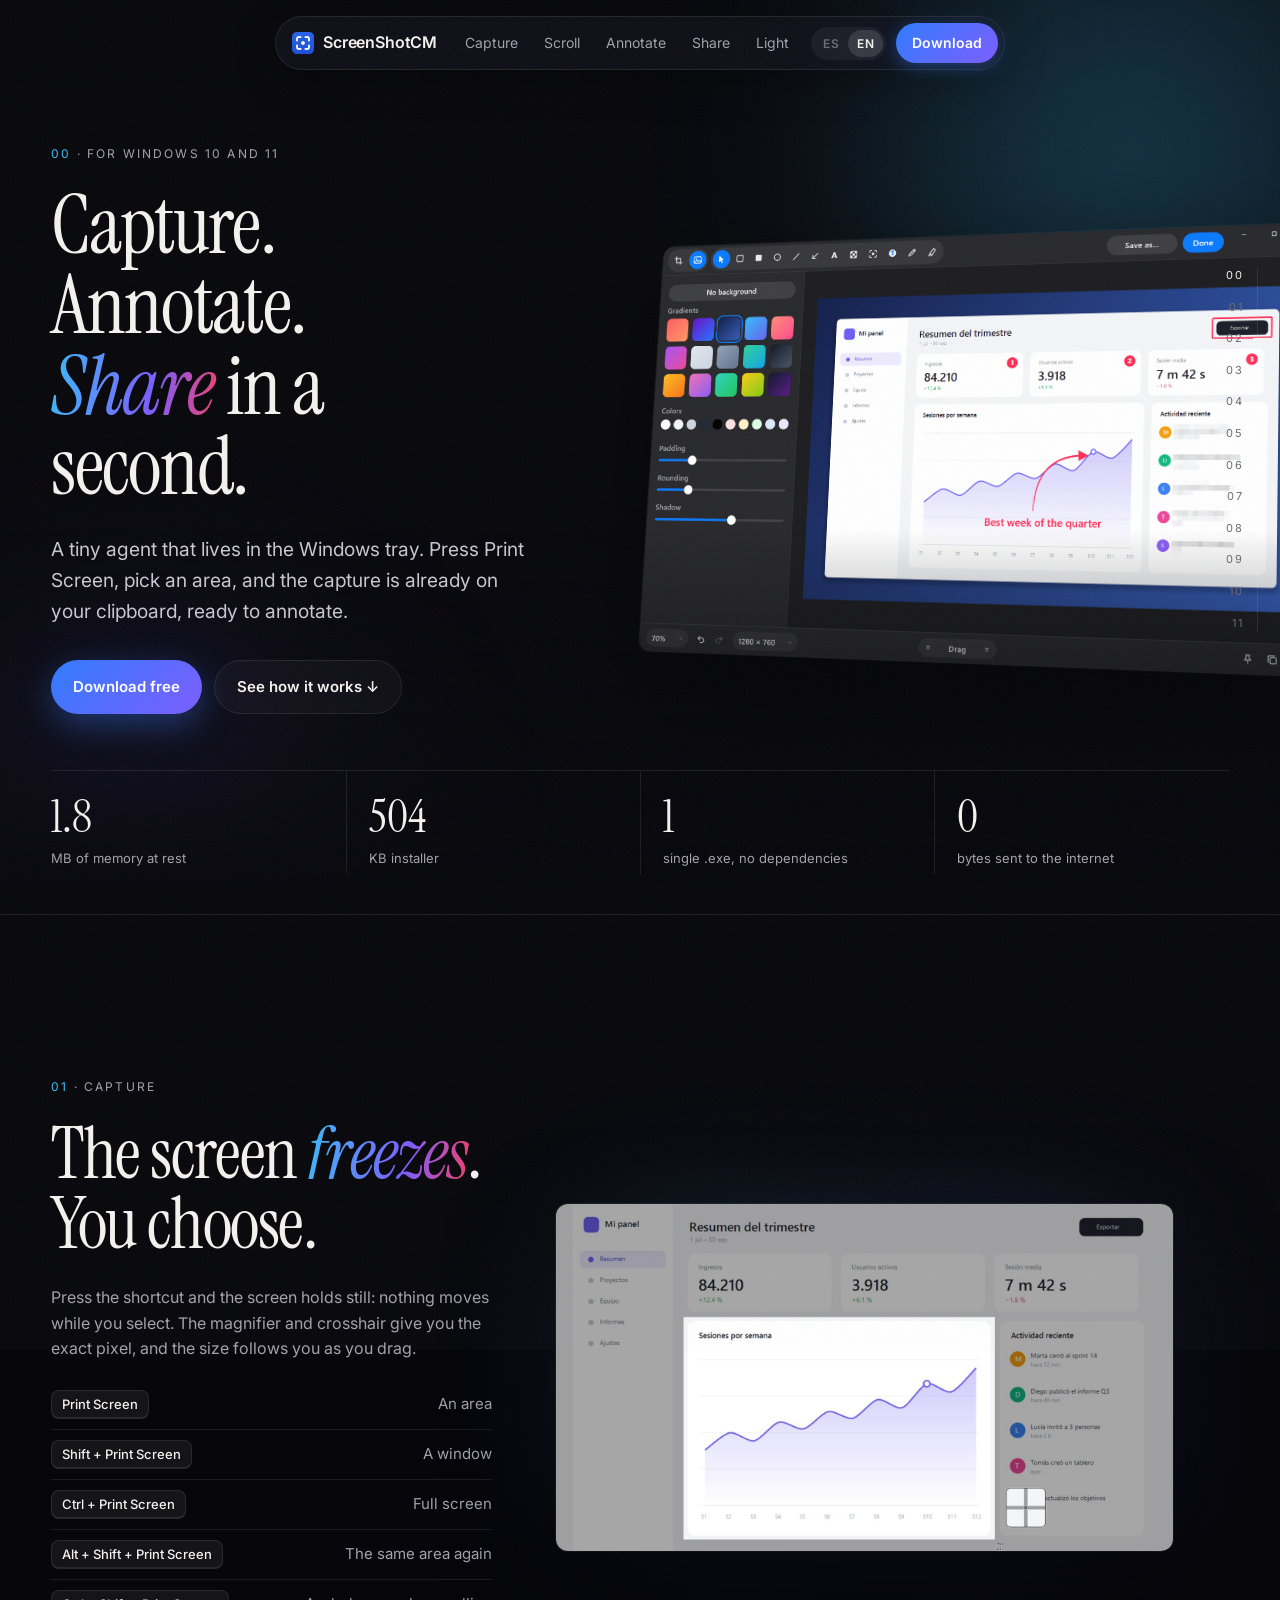
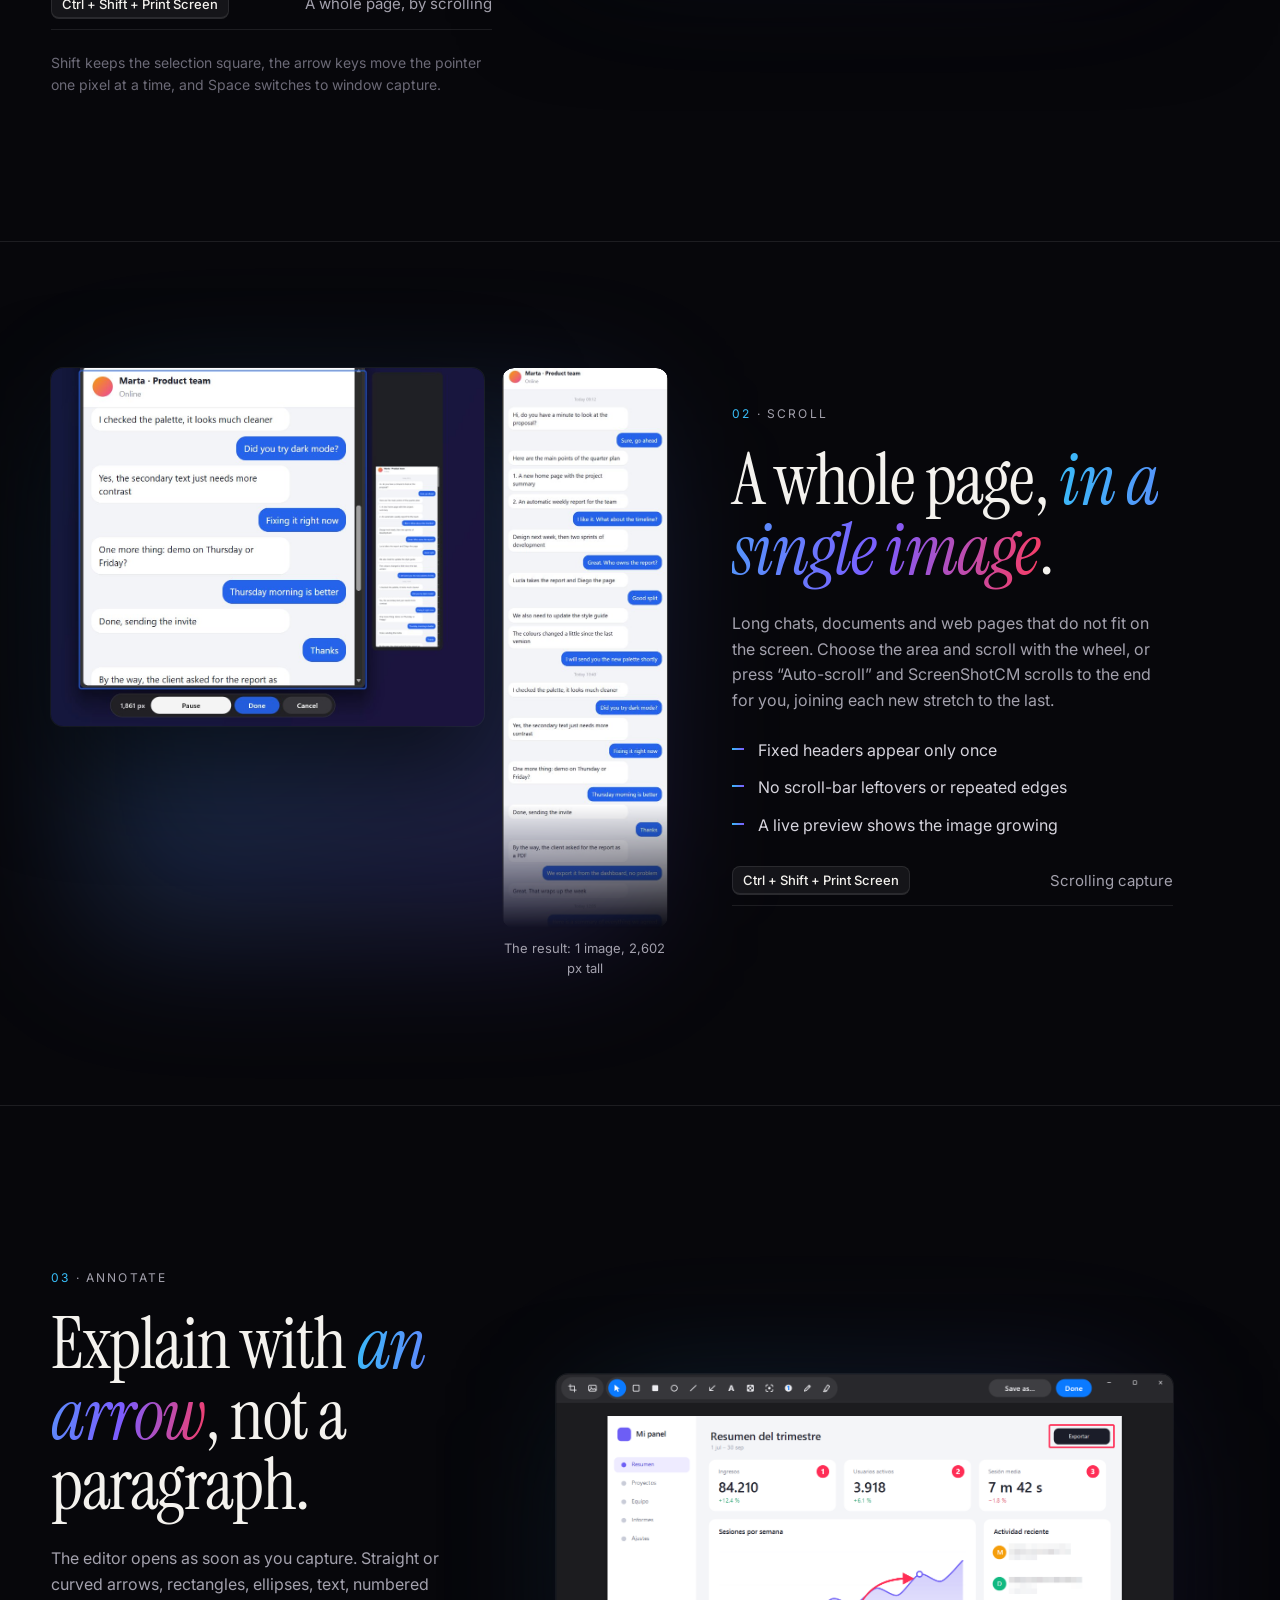
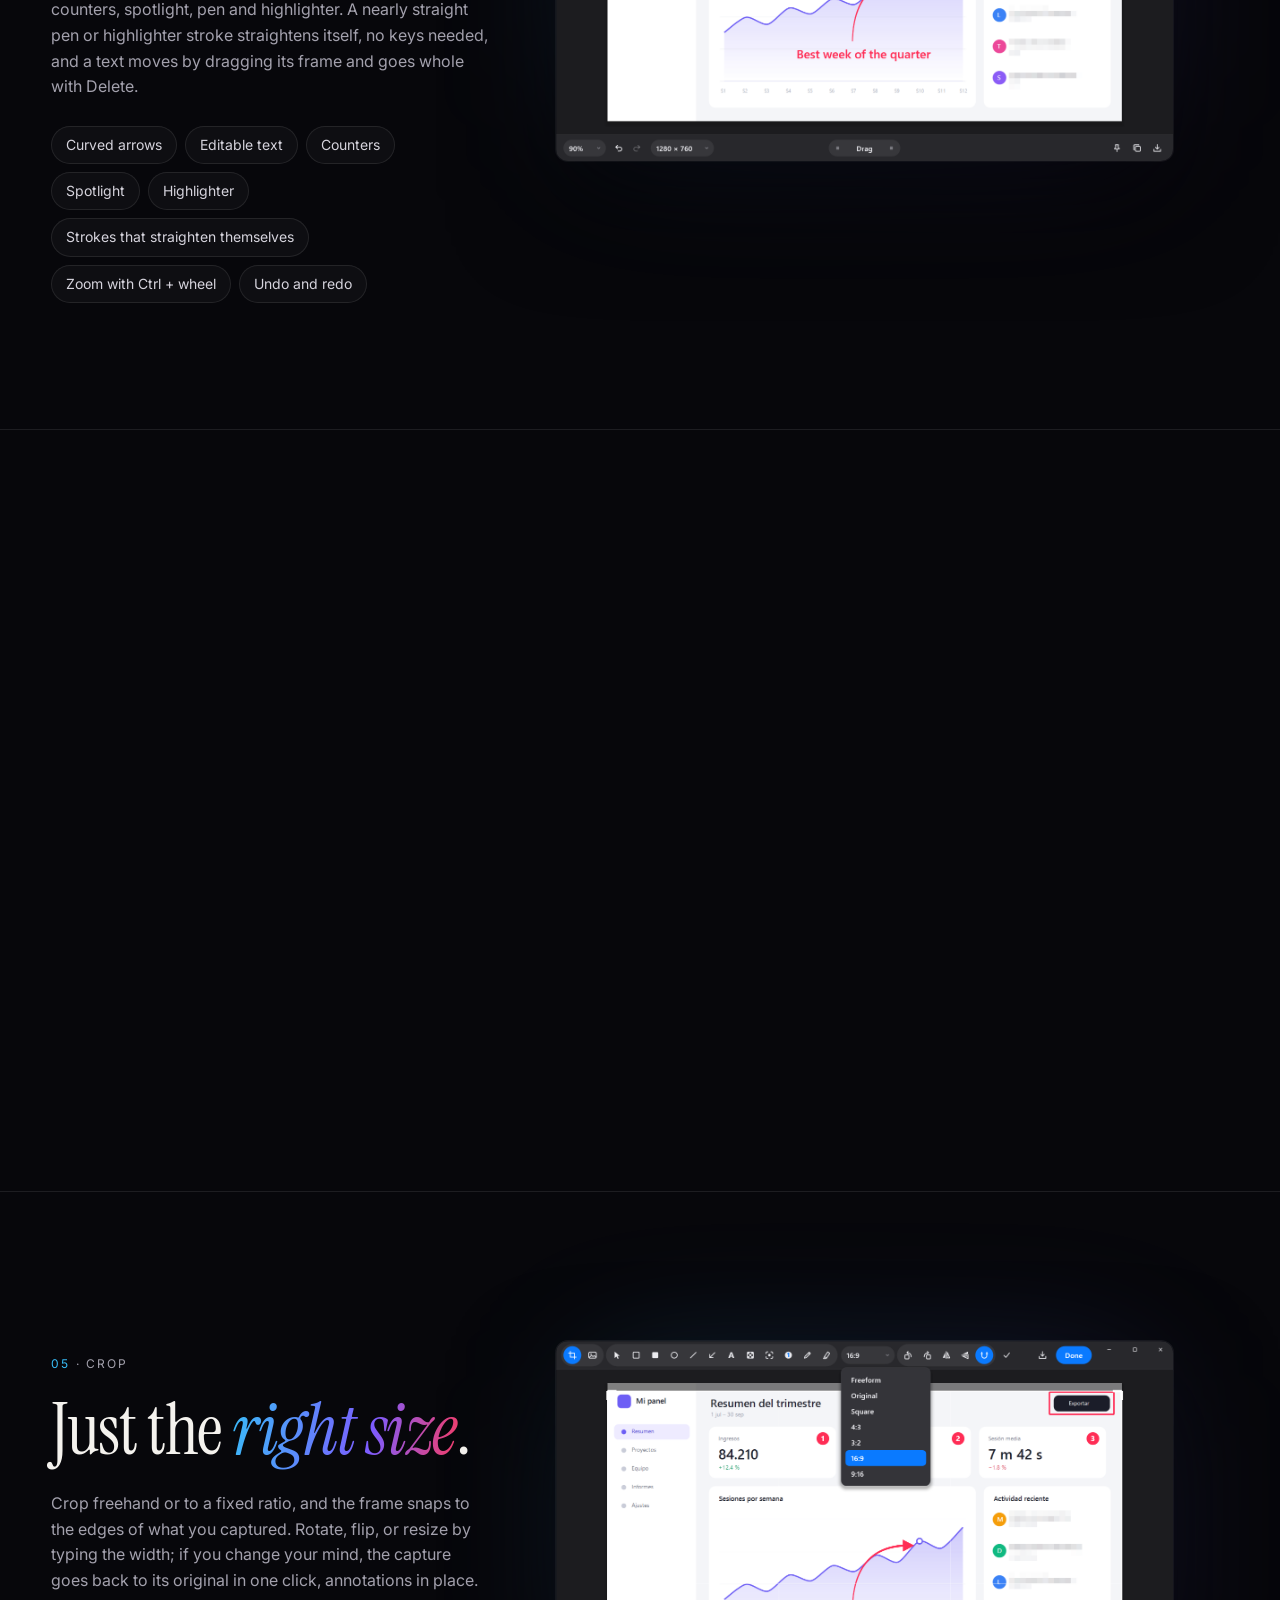
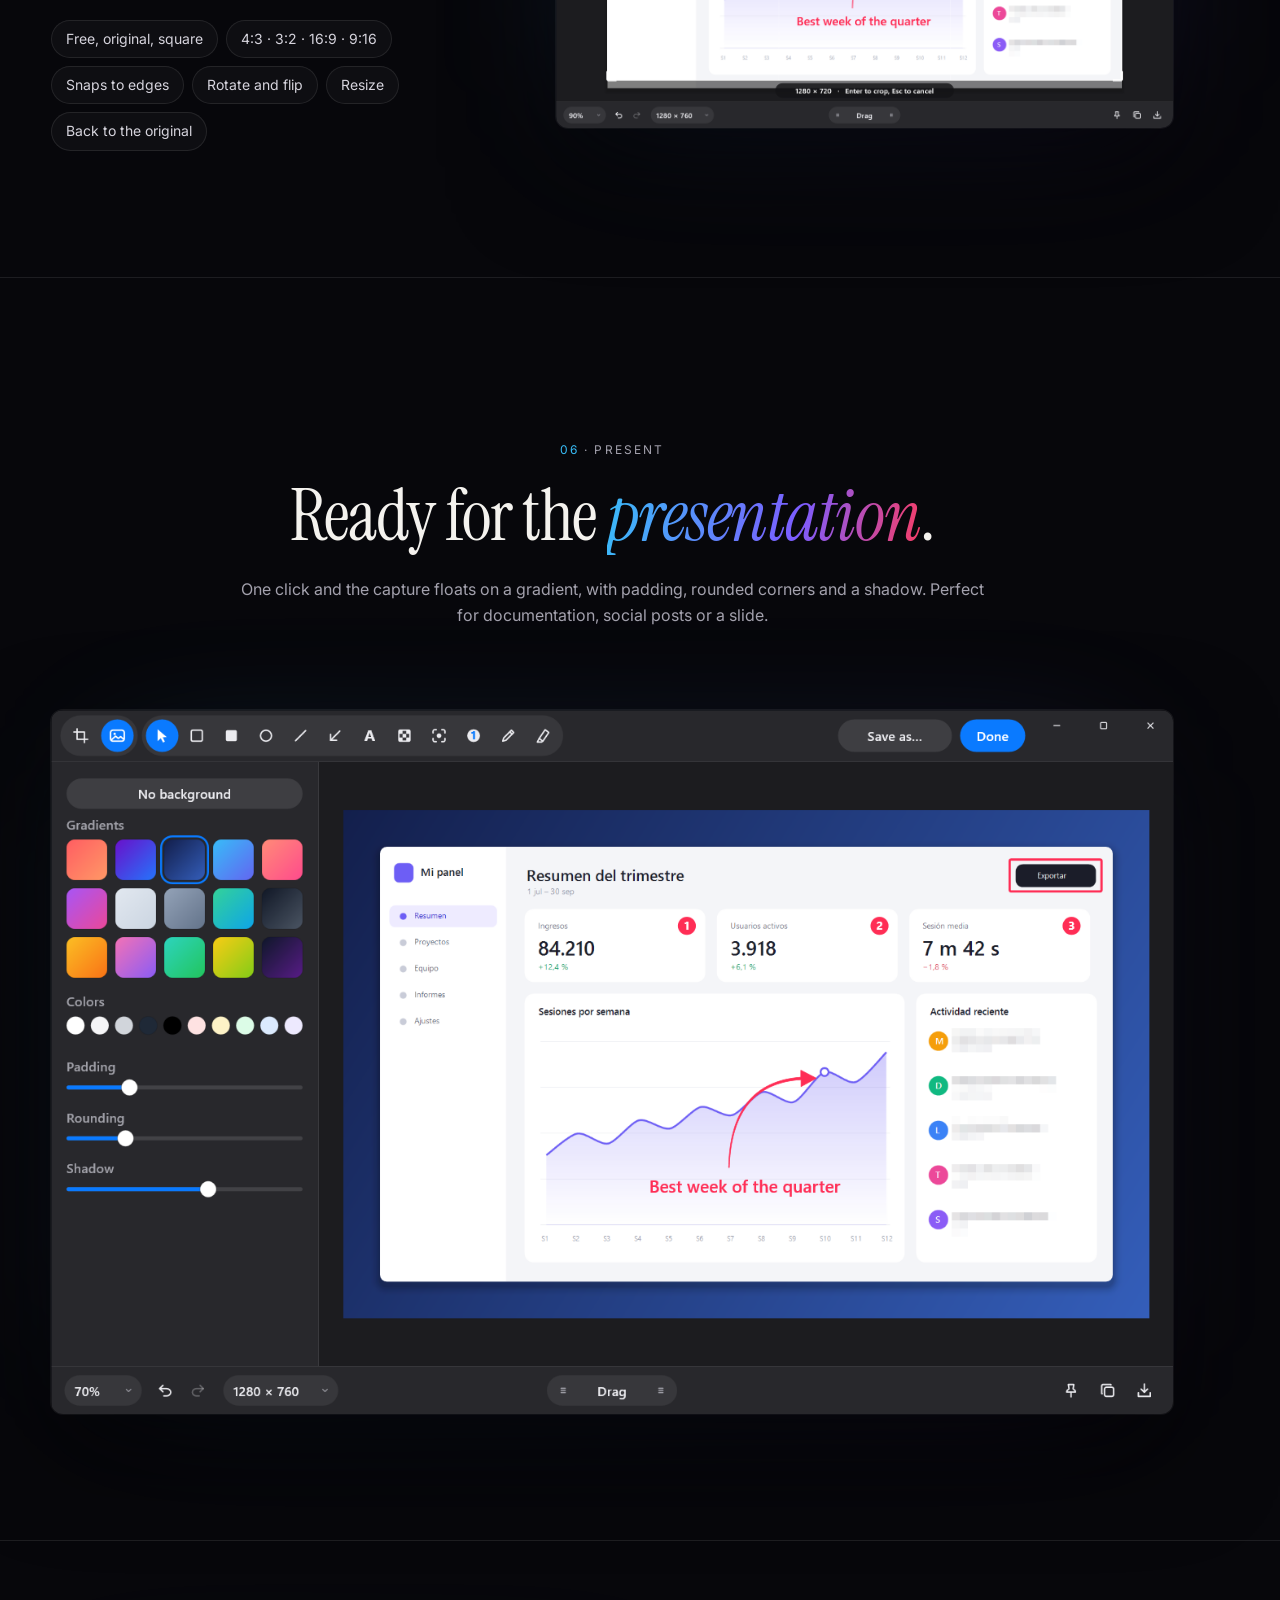
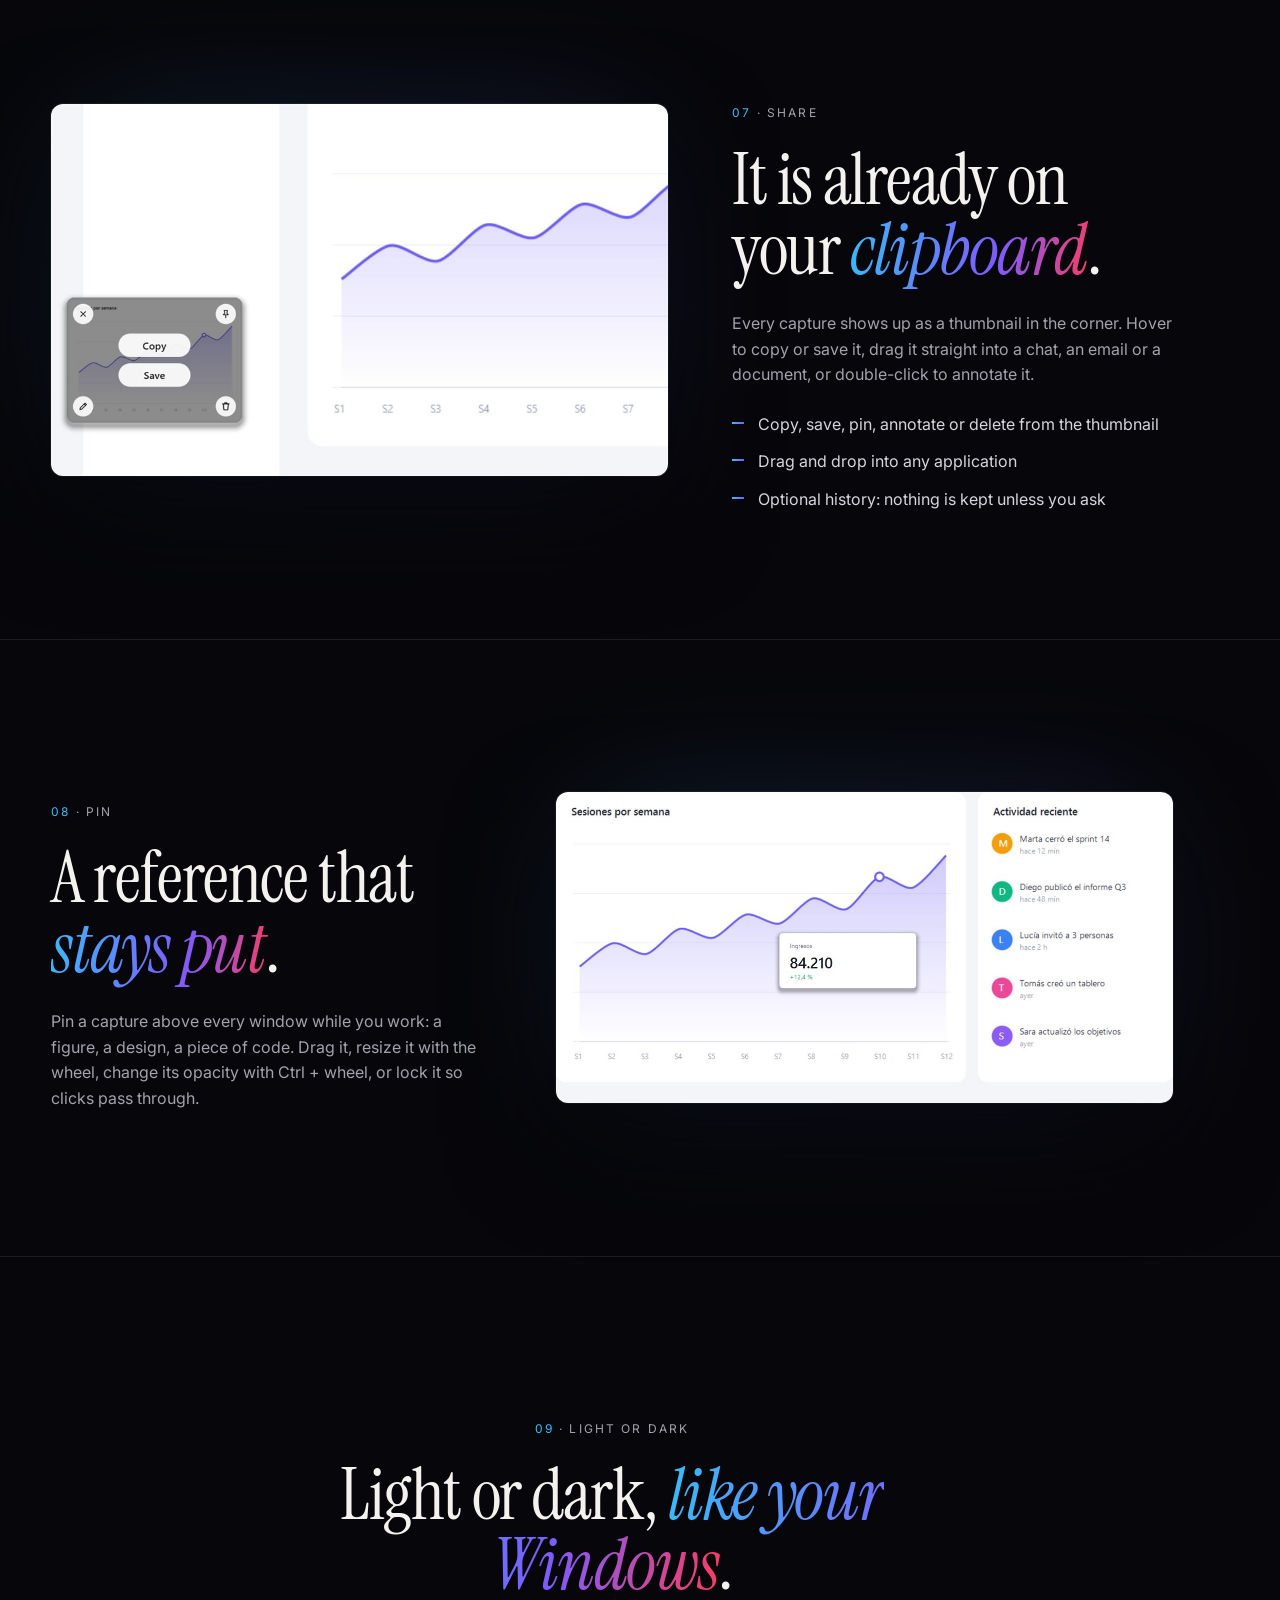
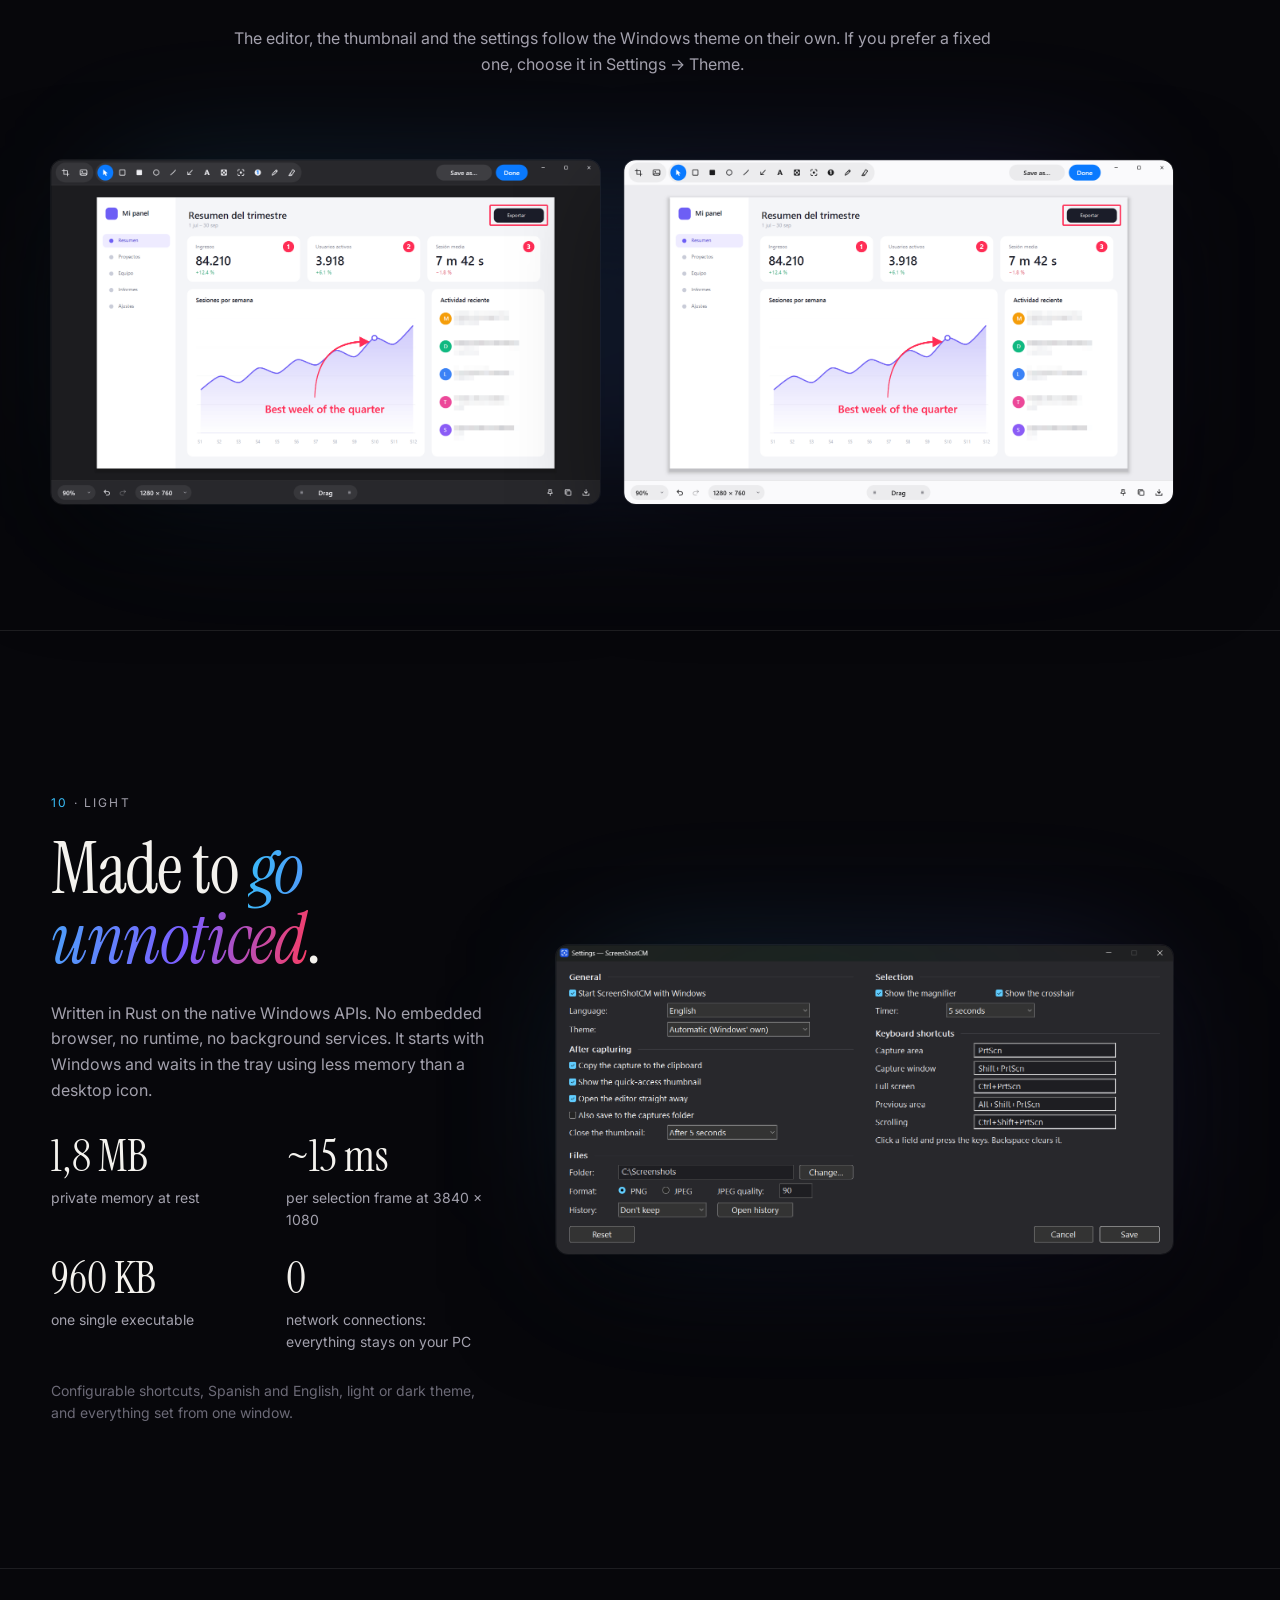
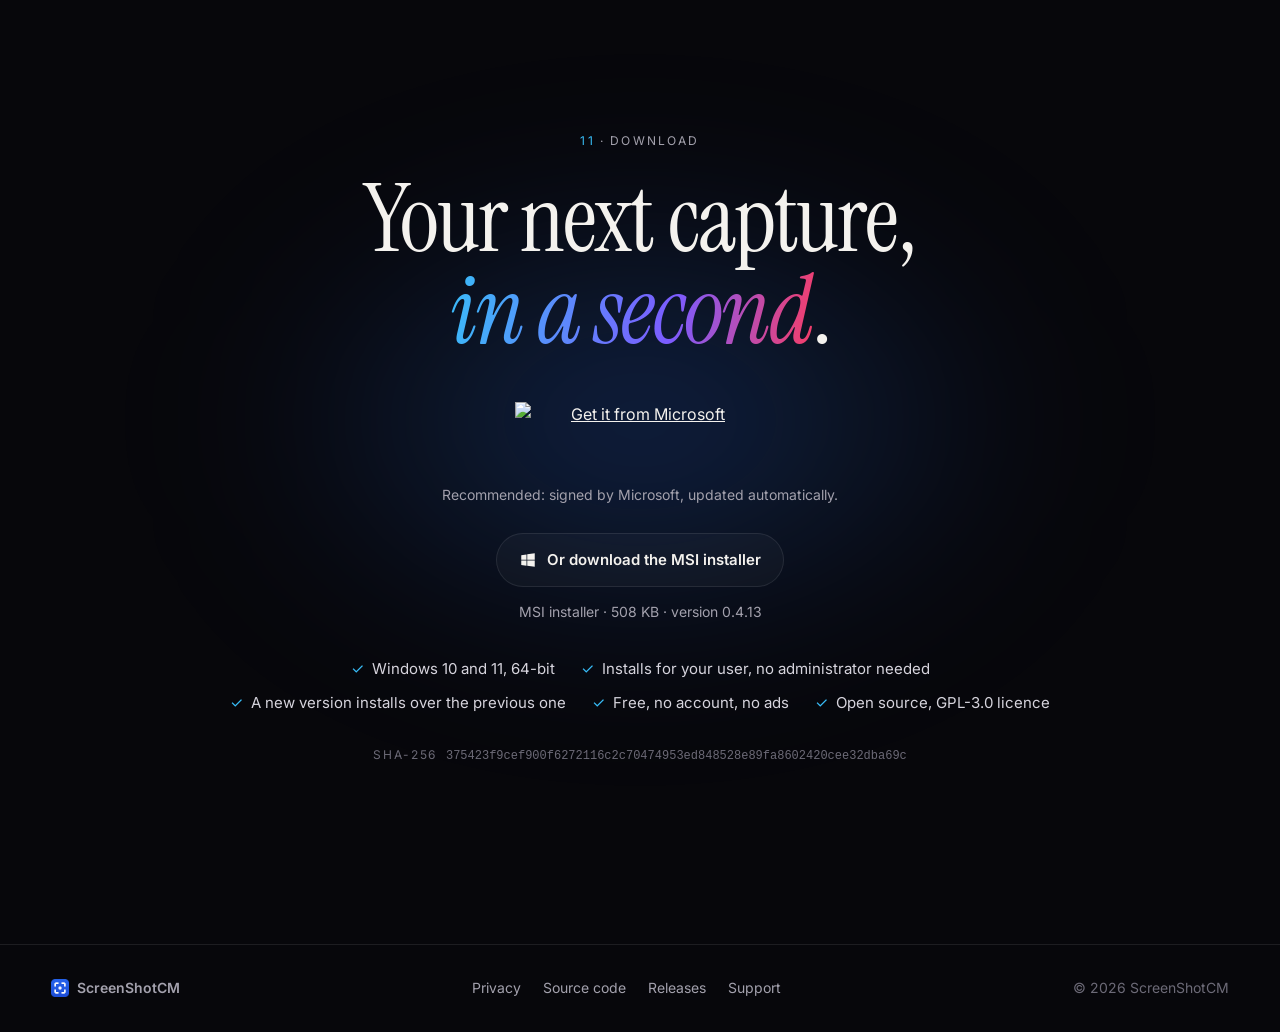
==== commit 0b0cfb75: "Site: ScreenShotCM 0.4.13 Co-Authored-By: Claude Opus 5.5 <noreply@anthropic.com>" ====
--- a/index.html
+++ b/index.html
@@ -288,7 +288,7 @@
         <svg viewBox="0 0 24 24" width="18" height="18" aria-hidden="true"><path fill="currentColor" d="M3 5.5 10 4.5v7H3zm8-1.15L21 3v8.5H11zM3 12.5h7v7l-7-1zm8 0h10V21l-10-1.4z"/></svg>
         <span data-i18n="dl.button">O descarga el instalador MSI</span>
       </a>
-      <p class="dl-meta"><span data-i18n="dl.meta">Instalador MSI · 504 KB · versión</span> <span data-version>0.4.12</span></p>
+      <p class="dl-meta"><span data-i18n="dl.meta">Instalador MSI · 508 KB · versión</span> <span data-version>0.4.13</span></p>
       <ul class="dl-facts">
         <li data-i18n="dl.f1">Windows 10 y 11 de 64 bits</li>
         <li data-i18n="dl.f2">Se instala para tu usuario, sin pedir administrador</li>
@@ -296,7 +296,7 @@
         <li data-i18n="dl.f4">Gratis, sin cuenta y sin publicidad</li>
         <li data-i18n="dl.f5">Código abierto, licencia GPL-3.0</li>
       </ul>
-      <p class="sha"><span>SHA-256</span> <code data-sha>018d0ae2c97f3ecbb470bd90e9cc9189cd7b80ed370e3428671004050d15d538</code></p>
+      <p class="sha"><span>SHA-256</span> <code data-sha>375423f9cef900f6272116c2c70474953ed848528e89fa8602420cee32dba69c</code></p>
     </section>
   </main>
 
